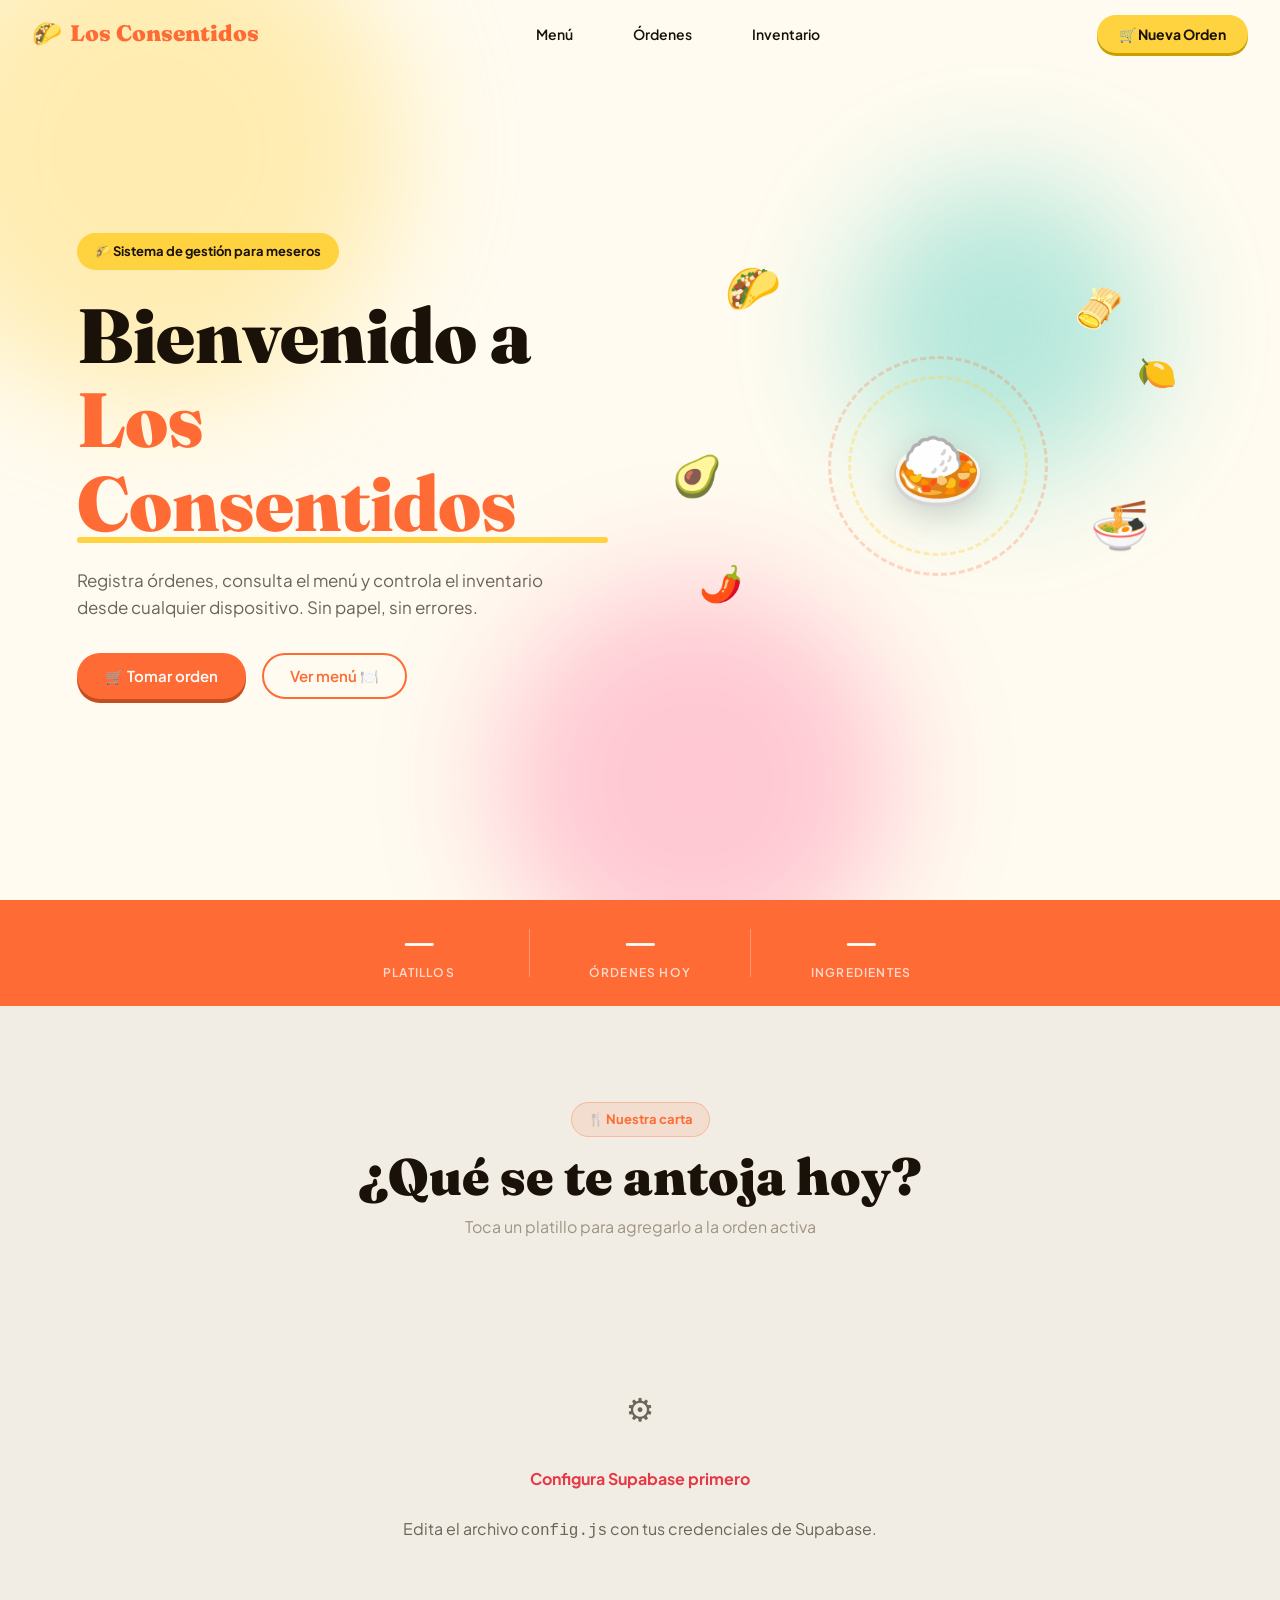
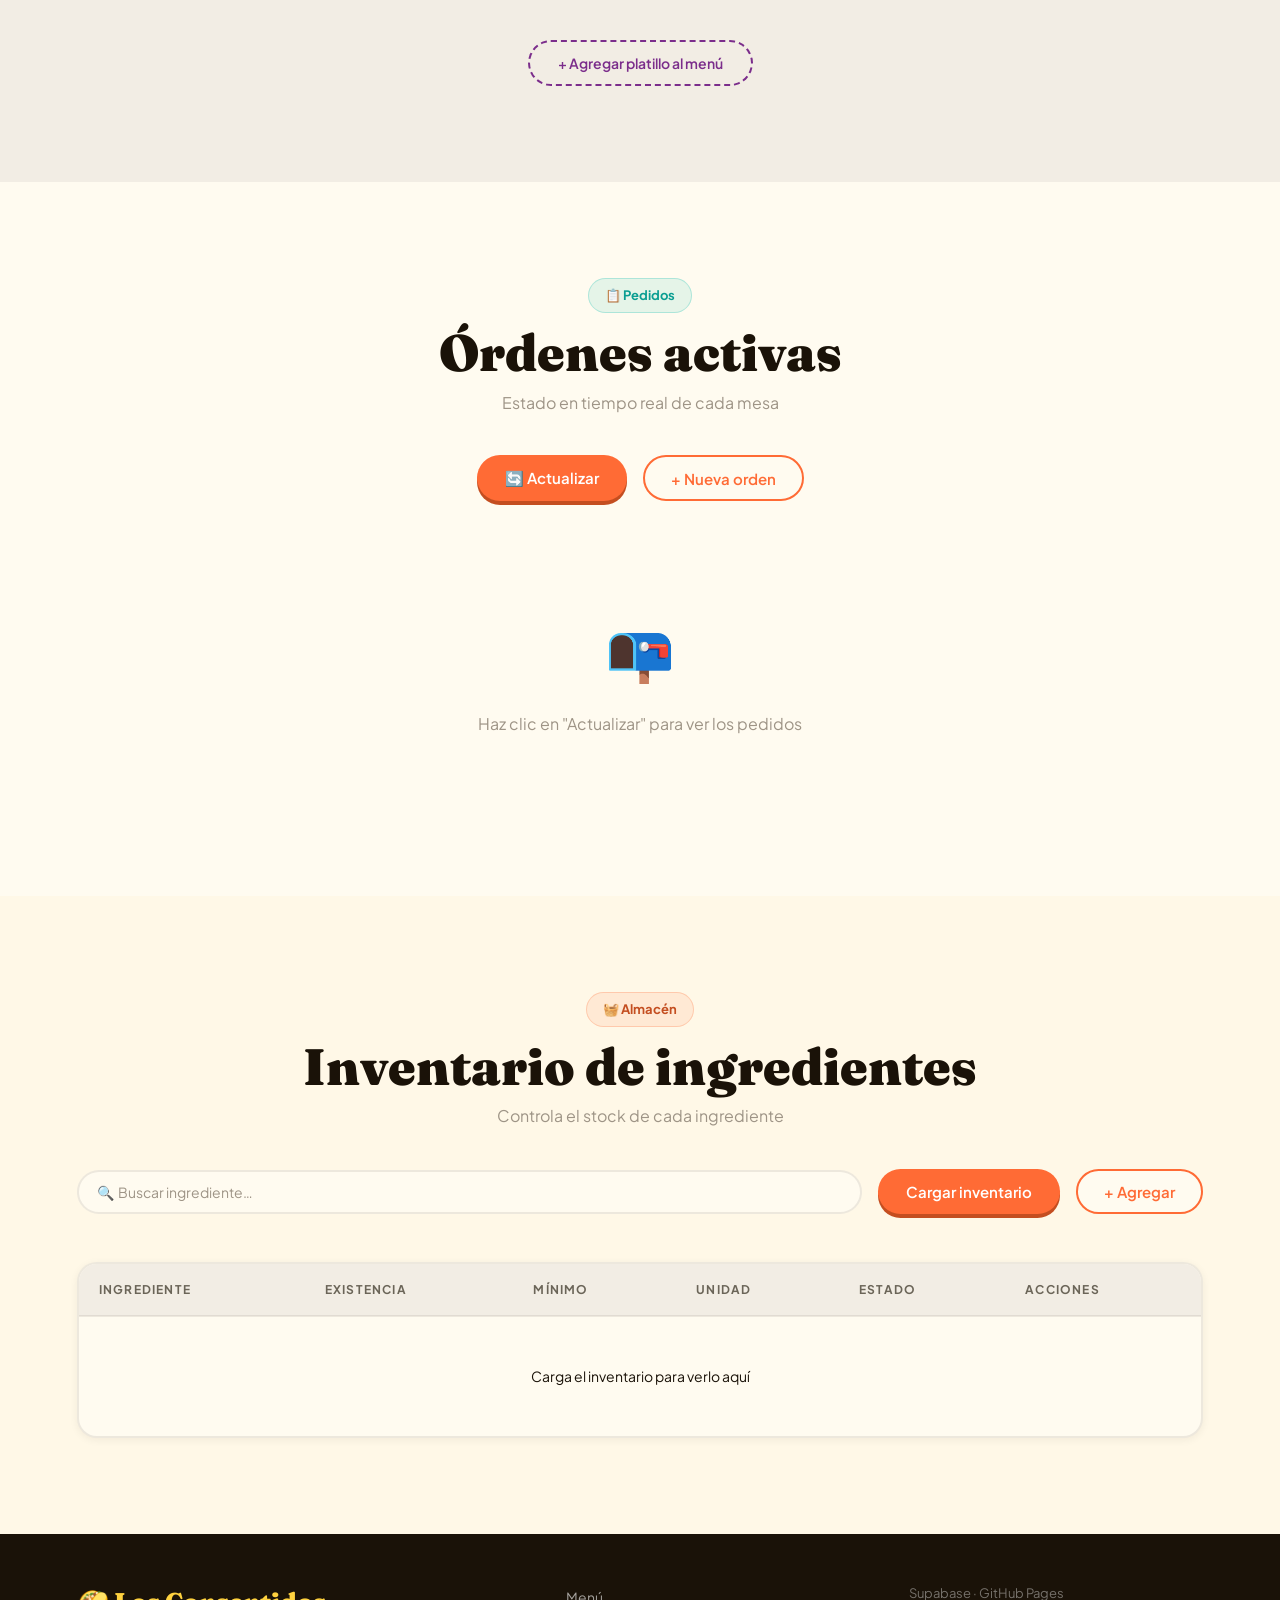
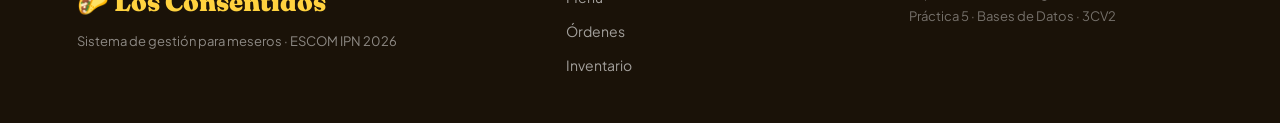
==== index.html @ d3c8518d "Add files via upload" ====
<!DOCTYPE html>
<html lang="es">
<head>
  <meta charset="UTF-8"/>
  <meta name="viewport" content="width=device-width, initial-scale=1.0"/>
  <title>Los Consentidos — Sistema de Meseros</title>
  <link rel="preconnect" href="https://fonts.googleapis.com">
  <link href="https://fonts.googleapis.com/css2?family=Fraunces:ital,wght@0,700;0,900;1,700&family=Plus+Jakarta+Sans:wght@400;500;600;700&display=swap" rel="stylesheet">
  <link rel="stylesheet" href="styles.css"/>
</head>
<body>

  <!-- ═══ NAVBAR ═══ -->
  <nav id="navbar">
    <div class="nav-inner">
      <a href="#inicio" class="nav-logo">
        <span class="logo-icon">🌮</span> Los Consentidos
      </a>
      <ul class="nav-links">
        <li><a href="#menu">Menú</a></li>
        <li><a href="#ordenes">Órdenes</a></li>
        <li><a href="#inventario">Inventario</a></li>
      </ul>
      <button class="nav-cta" onclick="openModal('modalOrden')">🛒 Nueva Orden</button>
    </div>
  </nav>

  <!-- ═══ HERO ═══ -->
  <section id="inicio" class="hero">
    <div class="hero-blobs">
      <div class="blob blob-1"></div>
      <div class="blob blob-2"></div>
      <div class="blob blob-3"></div>
    </div>
    <div class="hero-content">
      <div class="hero-tag">🌮 Sistema de gestión para meseros</div>
      <h1 class="hero-title">
        Bienvenido a<br/><span class="title-highlight">Los Consentidos</span>
      </h1>
      <p class="hero-desc">
        Registra órdenes, consulta el menú y controla el inventario desde cualquier dispositivo. Sin papel, sin errores.
      </p>
      <div class="hero-actions">
        <button class="btn-primary" onclick="openModal('modalOrden')">
          🛒 Tomar orden
        </button>
        <button class="btn-secondary" onclick="document.getElementById('menu').scrollIntoView({behavior:'smooth'})">
          Ver menú 🍽️
        </button>
      </div>
    </div>
    <div class="hero-visual">
      <div class="emoji-float e1">🌮</div>
      <div class="emoji-float e2">🫔</div>
      <div class="emoji-float e3">🌶️</div>
      <div class="emoji-float e4">🍜</div>
      <div class="emoji-float e5">🥑</div>
      <div class="emoji-float e6">🍋</div>
      <div class="big-plate">
        <div class="plate-ring r1"></div>
        <div class="plate-ring r2"></div>
        <div class="plate-center">🍛</div>
      </div>
    </div>
  </section>

  <!-- ═══ STATS ═══ -->
  <div class="stats-bar">
    <div class="stat-item">
      <span class="stat-num" id="statPlatillos">—</span>
      <span class="stat-label">Platillos</span>
    </div>
    <div class="stat-divider"></div>
    <div class="stat-item">
      <span class="stat-num" id="statOrdenes">—</span>
      <span class="stat-label">Órdenes hoy</span>
    </div>
    <div class="stat-divider"></div>
    <div class="stat-item">
      <span class="stat-num" id="statIngredientes">—</span>
      <span class="stat-label">Ingredientes</span>
    </div>
  </div>

  <!-- ═══ MENÚ ═══ -->
  <section id="menu" class="section-menu">
    <div class="section-header">
      <div class="section-pill">🍴 Nuestra carta</div>
      <h2>¿Qué se te antoja hoy?</h2>
      <p class="section-sub">Toca un platillo para agregarlo a la orden activa</p>
    </div>

    <div class="menu-filters" id="menuFilters"></div>

    <div class="menu-grid" id="menuGrid">
      <div class="menu-loading">
        <div class="spinner"></div>
        <p>Cargando el menú…</p>
      </div>
    </div>

    <div class="menu-add-wrap">
      <button class="btn-outline-color" onclick="openModal('modalPlatillo')">
        + Agregar platillo al menú
      </button>
    </div>
  </section>

  <!-- ═══ ÓRDENES ═══ -->
  <section id="ordenes" class="section-ordenes">
    <div class="section-header">
      <div class="section-pill teal">📋 Pedidos</div>
      <h2>Órdenes activas</h2>
      <p class="section-sub">Estado en tiempo real de cada mesa</p>
    </div>
    <div class="ordenes-controls">
      <button class="btn-primary" onclick="loadOrdenes()">🔄 Actualizar</button>
      <button class="btn-secondary" onclick="openModal('modalOrden')">+ Nueva orden</button>
    </div>
    <div class="ordenes-grid" id="ordenesGrid">
      <div class="empty-state">
        <span class="empty-icon">📭</span>
        <p>Haz clic en "Actualizar" para ver los pedidos</p>
      </div>
    </div>
  </section>

  <!-- ═══ INVENTARIO ═══ -->
  <section id="inventario" class="section-inventario">
    <div class="section-header">
      <div class="section-pill orange">🧺 Almacén</div>
      <h2>Inventario de ingredientes</h2>
      <p class="section-sub">Controla el stock de cada ingrediente</p>
    </div>
    <div class="inv-controls">
      <input type="text" id="invSearch" placeholder="🔍  Buscar ingrediente…" oninput="filterInventario(this.value)"/>
      <button class="btn-primary" onclick="loadInventario()">Cargar inventario</button>
      <button class="btn-secondary" onclick="openModal('modalIngrediente')">+ Agregar</button>
    </div>
    <div class="stock-alerts" id="stockAlerts"></div>
    <div class="inv-table-wrap">
      <table class="inv-table" id="invTable">
        <thead>
          <tr>
            <th>Ingrediente</th>
            <th>Existencia</th>
            <th>Mínimo</th>
            <th>Unidad</th>
            <th>Estado</th>
            <th>Acciones</th>
          </tr>
        </thead>
        <tbody id="invBody">
          <tr><td colspan="6" class="table-empty">Carga el inventario para verlo aquí</td></tr>
        </tbody>
      </table>
    </div>
  </section>

  <!-- ═══ FOOTER ═══ -->
  <footer class="footer">
    <div class="footer-inner">
      <div class="footer-brand">
        <span class="footer-logo">🌮 Los Consentidos</span>
        <p>Sistema de gestión para meseros · ESCOM IPN 2026</p>
      </div>
      <div class="footer-links">
        <a href="#menu">Menú</a>
        <a href="#ordenes">Órdenes</a>
        <a href="#inventario">Inventario</a>
      </div>
      <div class="footer-info">
        <p>Supabase · GitHub Pages</p>
        <p>Práctica 5 · Bases de Datos · 3CV2</p>
      </div>
    </div>
  </footer>

  <!-- ════════════════════════════════════════
       MODAL — NUEVA ORDEN (mejorado)
  ════════════════════════════════════════ -->
  <div class="modal-overlay" id="modalOrden" onclick="closeModalOutside(event,'modalOrden')">
    <div class="modal modal-lg">
      <button class="modal-close" onclick="closeModal('modalOrden')">✕</button>
      <div class="modal-icon">🛒</div>
      <h3 class="modal-title">Nueva orden</h3>

      <div class="orden-layout">
        <!-- Columna izquierda: datos y carrito -->
        <div class="orden-col-left">
          <div class="orden-meta">
            <div class="meta-field">
              <label>Mesa número</label>
              <input type="number" id="ord-mesa" placeholder="Ej. 3" min="1" max="20"/>
            </div>
            <div class="meta-field">
              <label>Número de empleado</label>
              <input type="number" id="ord-empleado" placeholder="Ej. 1" min="1"/>
            </div>
          </div>

          <div class="carrito-section">
            <div class="carrito-header">
              <span>🧾 Orden actual</span>
              <button class="btn-limpiar" onclick="limpiarCarrito()">Limpiar</button>
            </div>
            <div id="carritoItems" class="carrito-items">
              <p class="carrito-empty">Selecciona platillos del menú →</p>
            </div>
            <div class="carrito-total">
              <span>Total:</span>
              <span id="carritoTotal" class="total-monto">$0.00</span>
            </div>
          </div>
        </div>

        <!-- Columna derecha: lista de platillos para agregar -->
        <div class="orden-col-right">
          <div class="platillos-search-wrap">
            <input type="text" id="platSearch" placeholder="🔍 Buscar platillo…" oninput="filtrarPlatillosOrden(this.value)"/>
          </div>
          <div id="platillosOrdenList" class="platillos-orden-list">
            <p class="carrito-empty">Cargando platillos…</p>
          </div>
        </div>
      </div>

      <div class="modal-footer">
        <button class="btn-cancel" onclick="closeModal('modalOrden')">Cancelar</button>
        <button class="btn-confirm" onclick="crearOrden()">Enviar orden ✓</button>
      </div>
    </div>
  </div>

  <!-- MODAL — NUEVO PLATILLO -->
  <div class="modal-overlay" id="modalPlatillo" onclick="closeModalOutside(event,'modalPlatillo')">
    <div class="modal">
      <button class="modal-close" onclick="closeModal('modalPlatillo')">✕</button>
      <div class="modal-icon">🍽️</div>
      <h3 class="modal-title">Nuevo platillo</h3>
      <div class="modal-body">
        <label>Nombre del platillo</label>
        <input type="text" id="plat-nombre" placeholder="Ej. Tacos de canasta"/>
        <label>Categoría</label>
        <select id="plat-cat">
          <option value="" disabled selected>Cargando…</option>
        </select>
        <label>Precio (MXN)</label>
        <input type="number" id="plat-precio" placeholder="0.00" min="0" step="0.50"/>
      </div>
      <div class="modal-footer">
        <button class="btn-cancel" onclick="closeModal('modalPlatillo')">Cancelar</button>
        <button class="btn-confirm" onclick="crearPlatillo()">Guardar ✓</button>
      </div>
    </div>
  </div>

  <!-- MODAL — NUEVO INGREDIENTE -->
  <div class="modal-overlay" id="modalIngrediente" onclick="closeModalOutside(event,'modalIngrediente')">
    <div class="modal">
      <button class="modal-close" onclick="closeModal('modalIngrediente')">✕</button>
      <div class="modal-icon">🧺</div>
      <h3 class="modal-title">Agregar ingrediente</h3>
      <div class="modal-body">
        <label>Nombre</label>
        <input type="text" id="ing-nombre" placeholder="Ej. Tomate Bola"/>
        <label>Existencia inicial</label>
        <input type="number" id="ing-existencia" placeholder="0" min="0"/>
        <label>Cantidad mínima</label>
        <input type="number" id="ing-minimo" placeholder="0" min="0"/>
        <label>Unidad</label>
        <select id="ing-unidad">
          <option value="KG">KG — Kilogramos</option>
          <option value="PZ">PZ — Piezas</option>
          <option value="LTS">LTS — Litros</option>
        </select>
      </div>
      <div class="modal-footer">
        <button class="btn-cancel" onclick="closeModal('modalIngrediente')">Cancelar</button>
        <button class="btn-confirm" onclick="crearIngrediente()">Guardar ✓</button>
      </div>
    </div>
  </div>

  <div class="toast" id="toast"></div>

  <script src="config.js"></script>
  <script src="app.js"></script>
</body>
</html>
---- styles.css ----
/* ═══════════════════════════════════════════════════
   SABOR & FUEGO — Estilos principales
   Estética: Colorido / casual / vibrante / jovial
═══════════════════════════════════════════════════ */

:root {
  /* Paleta vibrante */
  --amarillo:  #FFD23F;
  --naranja:   #FF6B35;
  --rojo:      #E63946;
  --verde:     #2EC4B6;
  --verde2:    #06D6A0;
  --morado:    #7B2D8B;
  --rosa:      #FF6B9D;
  --azul:      #3A86FF;

  /* Neutros */
  --blanco:    #FFFBF0;
  --crema:     #FFF8E7;
  --gris-claro:#F2EDE4;
  --gris:      #6B6558;
  --gris-medio:#9E9486;
  --negro:     #1A1208;

  /* Funcionales */
  --bg:        #FFFBF0;
  --card-bg:   #FFFFFF;
  --border:    rgba(26,18,8,0.08);

  --font-display: 'Fraunces', Georgia, serif;
  --font-body:    'Plus Jakarta Sans', system-ui, sans-serif;

  --r-sm:  6px;
  --r-md: 12px;
  --r-lg: 20px;
  --r-xl: 28px;

  --shadow-sm: 0 2px 8px rgba(26,18,8,0.06);
  --shadow-md: 0 4px 20px rgba(26,18,8,0.10);
  --shadow-lg: 0 8px 40px rgba(26,18,8,0.14);
}

/* ─── RESET ─────────────────────────────────── */
*, *::before, *::after { box-sizing: border-box; margin: 0; padding: 0; }
html { scroll-behavior: smooth; font-size: 16px; }
body {
  background: var(--bg);
  color: var(--negro);
  font-family: var(--font-body);
  font-weight: 400;
  overflow-x: hidden;
  line-height: 1.6;
}
a { color: inherit; text-decoration: none; }
ul { list-style: none; }
h1, h2, h3 {
  font-family: var(--font-display);
  line-height: 1.1;
  font-weight: 900;
}
h1 { font-size: clamp(2.6rem, 6vw, 5rem); }
h2 { font-size: clamp(2rem, 4vw, 3.2rem); }

/* ─── SCROLLBAR ─────────────────────────────── */
::-webkit-scrollbar { width: 6px; }
::-webkit-scrollbar-track { background: var(--crema); }
::-webkit-scrollbar-thumb { background: var(--naranja); border-radius: 3px; }

/* ─── BOTONES ───────────────────────────────── */
.btn-primary {
  background: var(--naranja);
  color: #fff;
  border: none;
  padding: 13px 28px;
  font-family: var(--font-body);
  font-size: 15px;
  font-weight: 600;
  border-radius: var(--r-xl);
  box-shadow: 0 4px 0 #c44e20;
  transition: transform 0.15s, box-shadow 0.15s;
  cursor: pointer;
}
.btn-primary:hover  { transform: translateY(-2px); box-shadow: 0 6px 0 #c44e20; }
.btn-primary:active { transform: translateY(2px);  box-shadow: 0 2px 0 #c44e20; }

.btn-secondary {
  background: var(--blanco);
  color: var(--naranja);
  border: 2px solid var(--naranja);
  padding: 11px 26px;
  font-family: var(--font-body);
  font-size: 15px;
  font-weight: 600;
  border-radius: var(--r-xl);
  transition: background 0.2s, color 0.2s;
  cursor: pointer;
}
.btn-secondary:hover { background: var(--naranja); color: #fff; }

.btn-outline-color {
  background: transparent;
  color: var(--morado);
  border: 2px dashed var(--morado);
  padding: 12px 28px;
  font-family: var(--font-body);
  font-size: 14px;
  font-weight: 600;
  border-radius: var(--r-xl);
  transition: background 0.2s, color 0.2s;
  cursor: pointer;
}
.btn-outline-color:hover { background: var(--morado); color: #fff; }

/* ─── NAV ───────────────────────────────────── */
#navbar {
  position: fixed;
  top: 0; left: 0; right: 0;
  z-index: 500;
  padding: 0 2rem;
  height: 68px;
  display: flex;
  align-items: center;
  transition: background 0.3s, box-shadow 0.3s;
}
#navbar.scrolled {
  background: var(--blanco);
  box-shadow: var(--shadow-md);
}
.nav-inner {
  width: 100%;
  display: flex;
  align-items: center;
  justify-content: space-between;
}
.nav-logo {
  font-family: var(--font-display);
  font-size: 1.4rem;
  font-weight: 900;
  color: var(--naranja);
  display: flex;
  align-items: center;
  gap: 8px;
}
.logo-icon { font-size: 1.5rem; }
.nav-links {
  display: flex;
  gap: 2rem;
}
.nav-links a {
  font-size: 14px;
  font-weight: 600;
  color: var(--negro);
  padding: 6px 14px;
  border-radius: var(--r-md);
  transition: background 0.2s, color 0.2s;
}
.nav-links a:hover { background: var(--gris-claro); }
.nav-cta {
  background: var(--amarillo);
  color: var(--negro);
  border: none;
  padding: 10px 22px;
  font-family: var(--font-body);
  font-size: 14px;
  font-weight: 700;
  border-radius: var(--r-xl);
  box-shadow: 0 3px 0 #c9a000;
  transition: transform 0.15s, box-shadow 0.15s;
  cursor: pointer;
}
.nav-cta:hover  { transform: translateY(-1px); box-shadow: 0 4px 0 #c9a000; }
.nav-cta:active { transform: translateY(1px);  box-shadow: 0 2px 0 #c9a000; }

/* ─── HERO ──────────────────────────────────── */
.hero {
  min-height: 100vh;
  display: grid;
  grid-template-columns: 1fr 1fr;
  align-items: center;
  padding: 6rem 6vw 4rem;
  gap: 4rem;
  position: relative;
  overflow: hidden;
}
.hero-blobs {
  position: absolute;
  inset: 0;
  pointer-events: none;
  z-index: 0;
}
.blob {
  position: absolute;
  border-radius: 50%;
  filter: blur(60px);
  opacity: 0.35;
}
.blob-1 {
  width: 500px; height: 500px;
  background: var(--amarillo);
  top: -100px; left: -100px;
}
.blob-2 {
  width: 400px; height: 400px;
  background: var(--rosa);
  bottom: -80px; right: 30%;
}
.blob-3 {
  width: 300px; height: 300px;
  background: var(--verde);
  top: 20%; right: 10%;
}
.hero-content { position: relative; z-index: 1; }
.hero-tag {
  display: inline-block;
  background: var(--amarillo);
  color: var(--negro);
  font-size: 13px;
  font-weight: 700;
  padding: 8px 18px;
  border-radius: var(--r-xl);
  margin-bottom: 1.5rem;
}
.hero-title {
  margin-bottom: 1.25rem;
  color: var(--negro);
}
.title-highlight {
  color: var(--naranja);
  position: relative;
  display: inline-block;
}
.title-highlight::after {
  content: '';
  position: absolute;
  bottom: 4px; left: 0; right: 0;
  height: 6px;
  background: var(--amarillo);
  z-index: -1;
  border-radius: 3px;
}
.hero-desc {
  font-size: 17px;
  color: var(--gris);
  margin-bottom: 2rem;
  max-width: 480px;
}
.hero-actions { display: flex; gap: 1rem; flex-wrap: wrap; }

/* Emojis flotantes */
.hero-visual {
  position: relative;
  z-index: 1;
  display: flex;
  align-items: center;
  justify-content: center;
  height: 480px;
}
.emoji-float {
  position: absolute;
  font-size: 2.5rem;
  animation: floatBounce 3s ease-in-out infinite;
  user-select: none;
}
.e1 { top: 5%;  left: 10%; animation-delay: 0s;    font-size: 2.8rem; }
.e2 { top: 10%; right: 15%; animation-delay: 0.5s; }
.e3 { bottom: 20%; left: 5%;  animation-delay: 1s;  font-size: 2.2rem; }
.e4 { bottom: 30%; right: 10%; animation-delay: 1.5s; font-size: 3rem; }
.e5 { top: 45%; left: 0%;  animation-delay: 0.8s; }
.e6 { top: 25%; right: 5%; animation-delay: 0.3s; font-size: 2rem; }

@keyframes floatBounce {
  0%, 100% { transform: translateY(0) rotate(-5deg); }
  50%       { transform: translateY(-14px) rotate(5deg); }
}

.big-plate {
  position: relative;
  width: 220px; height: 220px;
  display: flex; align-items: center; justify-content: center;
}
.plate-ring {
  position: absolute;
  border-radius: 50%;
  border: 3px dashed;
  animation: spin 20s linear infinite;
}
.r1 {
  inset: 0;
  border-color: rgba(255,107,53,0.25);
}
.r2 {
  inset: 20px;
  border-color: rgba(255,210,63,0.35);
  animation-direction: reverse;
  animation-duration: 15s;
}
.plate-center {
  font-size: 5rem;
  z-index: 1;
  filter: drop-shadow(0 8px 16px rgba(0,0,0,0.15));
  animation: plateBounce 4s ease-in-out infinite;
}
@keyframes plateBounce {
  0%, 100% { transform: scale(1); }
  50%       { transform: scale(1.08) rotate(3deg); }
}
@keyframes spin { to { transform: rotate(360deg); } }

/* ─── STATS BAR ─────────────────────────────── */
.stats-bar {
  background: var(--naranja);
  display: flex;
  align-items: center;
  justify-content: center;
  padding: 1.5rem 2rem;
  gap: 0;
}
.stat-item {
  display: flex;
  flex-direction: column;
  align-items: center;
  flex: 1;
  max-width: 220px;
}
.stat-num {
  font-family: var(--font-display);
  font-size: 2.2rem;
  font-weight: 900;
  color: #fff;
  line-height: 1;
}
.stat-label {
  font-size: 12px;
  font-weight: 600;
  color: rgba(255,255,255,0.75);
  text-transform: uppercase;
  letter-spacing: 0.1em;
  margin-top: 4px;
}
.stat-divider {
  width: 1px;
  height: 48px;
  background: rgba(255,255,255,0.3);
  flex-shrink: 0;
}

/* ─── SECCIÓN GENÉRICA ──────────────────────── */
.section-header {
  text-align: center;
  margin-bottom: 2.5rem;
}
.section-pill {
  display: inline-block;
  background: rgba(255,107,53,0.12);
  color: var(--naranja);
  font-size: 13px;
  font-weight: 700;
  padding: 6px 16px;
  border-radius: var(--r-xl);
  margin-bottom: 0.75rem;
  border: 1.5px solid rgba(255,107,53,0.3);
}
.section-pill.teal {
  background: rgba(46,196,182,0.12);
  color: #0a9e92;
  border-color: rgba(46,196,182,0.3);
}
.section-pill.orange {
  background: rgba(255,107,53,0.10);
  color: #c44e20;
  border-color: rgba(255,107,53,0.25);
}
.section-sub {
  font-size: 16px;
  color: var(--gris-medio);
  margin-top: 0.5rem;
}

/* ─── MENÚ ──────────────────────────────────── */
.section-menu {
  padding: 6rem 6vw;
  background: var(--gris-claro);
}
.menu-filters {
  display: flex;
  justify-content: center;
  gap: 0.5rem;
  margin-bottom: 2.5rem;
  flex-wrap: wrap;
}
.filter-btn {
  background: var(--blanco);
  border: 2px solid transparent;
  color: var(--gris);
  padding: 8px 18px;
  font-family: var(--font-body);
  font-size: 14px;
  font-weight: 600;
  border-radius: var(--r-xl);
  box-shadow: var(--shadow-sm);
  transition: all 0.2s;
  cursor: pointer;
}
.filter-btn:hover { border-color: var(--naranja); color: var(--naranja); }
.filter-btn.active {
  background: var(--naranja);
  color: #fff;
  border-color: var(--naranja);
  box-shadow: 0 4px 0 #c44e20;
}
.menu-grid {
  display: grid;
  grid-template-columns: repeat(auto-fill, minmax(280px, 1fr));
  gap: 1.25rem;
}
.menu-card {
  background: var(--card-bg);
  border-radius: var(--r-lg);
  padding: 1.5rem;
  box-shadow: var(--shadow-sm);
  border: 2px solid transparent;
  transition: transform 0.2s, box-shadow 0.2s, border-color 0.2s;
  position: relative;
  overflow: hidden;
}
.menu-card:hover {
  transform: translateY(-4px);
  box-shadow: var(--shadow-lg);
  border-color: var(--amarillo);
}
.menu-card-emoji {
  font-size: 2.8rem;
  margin-bottom: 0.75rem;
  display: block;
}
.menu-card-cat {
  display: inline-block;
  font-size: 11px;
  font-weight: 700;
  text-transform: uppercase;
  letter-spacing: 0.1em;
  padding: 3px 10px;
  border-radius: 20px;
  margin-bottom: 0.6rem;
}
.cat-entrada   { background: rgba(46,196,182,0.15); color: #0a9e92; }
.cat-principal { background: rgba(255,107,53,0.12); color: var(--naranja); }
.cat-postre    { background: rgba(255,107,157,0.15); color: #c44e7b; }
.cat-bebida    { background: rgba(58,134,255,0.12); color: #1a5fcc; }
.cat-otro      { background: var(--gris-claro); color: var(--gris); }

.menu-card h3 {
  font-size: 1.25rem;
  color: var(--negro);
  margin-bottom: 0.4rem;
}
.menu-card p {
  font-size: 13px;
  color: var(--gris-medio);
  margin-bottom: 1rem;
  line-height: 1.5;
}
.menu-card-footer {
  display: flex;
  align-items: center;
  justify-content: space-between;
}
.menu-price {
  font-family: var(--font-display);
  font-size: 1.6rem;
  font-weight: 900;
  color: var(--naranja);
}
.menu-freq-badge {
  background: rgba(255,210,63,0.25);
  color: #8a6500;
  font-size: 11px;
  font-weight: 700;
  padding: 3px 10px;
  border-radius: 20px;
}
.menu-loading {
  grid-column: 1 / -1;
  display: flex;
  flex-direction: column;
  align-items: center;
  gap: 1rem;
  padding: 5rem;
  color: var(--gris);
}
.spinner {
  width: 32px; height: 32px;
  border: 3px solid var(--gris-claro);
  border-top-color: var(--naranja);
  border-radius: 50%;
  animation: spin 0.8s linear infinite;
}
.menu-add-wrap {
  text-align: center;
  margin-top: 2rem;
}

/* ─── ÓRDENES ───────────────────────────────── */
.section-ordenes {
  padding: 6rem 6vw;
  background: var(--blanco);
}
.ordenes-controls {
  display: flex;
  gap: 1rem;
  justify-content: center;
  margin-bottom: 2.5rem;
  flex-wrap: wrap;
}
.ordenes-grid {
  display: grid;
  grid-template-columns: repeat(auto-fill, minmax(300px, 1fr));
  gap: 1rem;
}
.empty-state {
  grid-column: 1 / -1;
  text-align: center;
  padding: 4rem;
  color: var(--gris-medio);
}
.empty-icon { font-size: 3.5rem; display: block; margin-bottom: 1rem; }
.orden-card {
  background: var(--card-bg);
  border-radius: var(--r-lg);
  padding: 1.25rem 1.5rem;
  box-shadow: var(--shadow-sm);
  border-left: 4px solid var(--verde);
  transition: transform 0.2s;
}
.orden-card:hover { transform: translateY(-2px); }
.orden-card.cerrada { border-left-color: var(--gris-claro); opacity: 0.7; }
.orden-header {
  display: flex;
  align-items: center;
  justify-content: space-between;
  margin-bottom: 0.75rem;
}
.orden-mesa-num {
  font-family: var(--font-display);
  font-size: 1.3rem;
  font-weight: 900;
  color: var(--negro);
}
.badge {
  font-size: 11px;
  font-weight: 700;
  padding: 4px 12px;
  border-radius: 20px;
  text-transform: uppercase;
  letter-spacing: 0.06em;
}
.badge-activa  { background: rgba(6,214,160,0.15); color: #07a878; }
.badge-cerrada { background: var(--gris-claro); color: var(--gris); }
.orden-total {
  font-family: var(--font-display);
  font-size: 1.5rem;
  font-weight: 900;
  color: var(--naranja);
}
.orden-fecha {
  font-size: 12px;
  color: var(--gris-medio);
  margin-top: 4px;
}

/* ─── INVENTARIO ────────────────────────────── */
.section-inventario {
  padding: 6rem 6vw;
  background: var(--crema);
}
.inv-controls {
  display: flex;
  gap: 1rem;
  margin-bottom: 1.5rem;
  flex-wrap: wrap;
  align-items: center;
}
.inv-controls input {
  flex: 1;
  min-width: 200px;
  background: var(--blanco);
  border: 2px solid var(--border);
  border-radius: var(--r-xl);
  padding: 11px 18px;
  font-family: var(--font-body);
  font-size: 14px;
  color: var(--negro);
  outline: none;
  transition: border-color 0.2s;
}
.inv-controls input:focus { border-color: var(--naranja); }
.inv-controls input::placeholder { color: var(--gris-medio); }

/* Alertas de stock bajo */
.stock-alerts {
  display: flex;
  gap: 0.75rem;
  flex-wrap: wrap;
  margin-bottom: 1.5rem;
}
.alert-card {
  background: #fff3cd;
  border: 1.5px solid #ffb300;
  border-radius: var(--r-md);
  padding: 8px 14px;
  font-size: 13px;
  font-weight: 600;
  color: #7a5000;
  display: flex;
  align-items: center;
  gap: 6px;
}
.alert-card.danger {
  background: #ffe0e0;
  border-color: var(--rojo);
  color: #7a1515;
}

.inv-table-wrap {
  overflow-x: auto;
  background: var(--blanco);
  border-radius: var(--r-lg);
  box-shadow: var(--shadow-sm);
  border: 2px solid var(--border);
}
.inv-table { width: 100%; border-collapse: collapse; }
.inv-table thead tr { background: var(--gris-claro); }
.inv-table th {
  padding: 1rem 1.25rem;
  text-align: left;
  font-size: 12px;
  font-weight: 700;
  text-transform: uppercase;
  letter-spacing: 0.1em;
  color: var(--gris);
  border-bottom: 2px solid var(--border);
}
.inv-table td {
  padding: 0.85rem 1.25rem;
  font-size: 14px;
  color: var(--negro);
  border-bottom: 1px solid var(--border);
}
.inv-table tr:last-child td { border-bottom: none; }
.inv-table tbody tr:hover td { background: var(--crema); }
.table-empty {
  text-align: center;
  color: var(--gris-medio);
  padding: 3rem !important;
  font-size: 14px;
}
.stock-pill {
  display: inline-block;
  padding: 3px 12px;
  border-radius: 20px;
  font-size: 12px;
  font-weight: 700;
}
.stock-pill.ok    { background: rgba(6,214,160,0.15); color: #07a878; }
.stock-pill.low   { background: #fff3cd; color: #7a5000; }
.stock-pill.empty { background: rgba(230,57,70,0.12); color: var(--rojo); }

.action-btn {
  background: var(--blanco);
  border: 1.5px solid var(--border);
  color: var(--gris);
  padding: 5px 12px;
  font-family: var(--font-body);
  font-size: 12px;
  font-weight: 600;
  border-radius: var(--r-md);
  cursor: pointer;
  margin-right: 4px;
  transition: all 0.15s;
}
.action-btn:hover     { border-color: var(--azul); color: var(--azul); }
.action-btn.del:hover { border-color: var(--rojo); color: var(--rojo); }

/* ─── FOOTER ────────────────────────────────── */
.footer {
  background: var(--negro);
  padding: 3rem 6vw;
}
.footer-inner {
  display: grid;
  grid-template-columns: 1.5fr 1fr 1fr;
  gap: 3rem;
  align-items: start;
}
.footer-logo {
  font-family: var(--font-display);
  font-size: 1.6rem;
  font-weight: 900;
  color: var(--amarillo);
  display: block;
  margin-bottom: 0.5rem;
}
.footer-brand p { font-size: 13px; color: rgba(255,255,255,0.5); }
.footer-links {
  display: flex;
  flex-direction: column;
  gap: 0.75rem;
  padding-top: 0.25rem;
}
.footer-links a {
  font-size: 14px;
  color: rgba(255,255,255,0.6);
  transition: color 0.2s;
}
.footer-links a:hover { color: var(--amarillo); }
.footer-info p { font-size: 13px; color: rgba(255,255,255,0.4); line-height: 1.8; }

/* ─── MODALES ───────────────────────────────── */
.modal-overlay {
  position: fixed;
  inset: 0;
  background: rgba(26,18,8,0.6);
  backdrop-filter: blur(6px);
  z-index: 1000;
  display: none;
  align-items: center;
  justify-content: center;
  padding: 1rem;
}
.modal-overlay.open { display: flex; }
.modal {
  background: var(--blanco);
  border-radius: var(--r-xl);
  width: 100%;
  max-width: 460px;
  padding: 2rem;
  position: relative;
  box-shadow: var(--shadow-lg);
  animation: modalIn 0.25s ease;
}
@keyframes modalIn {
  from { opacity: 0; transform: scale(0.96) translateY(10px); }
  to   { opacity: 1; transform: scale(1) translateY(0); }
}
.modal-close {
  position: absolute;
  top: 1.25rem; right: 1.25rem;
  background: var(--gris-claro);
  border: none;
  color: var(--gris);
  width: 30px; height: 30px;
  border-radius: 50%;
  font-size: 14px;
  cursor: pointer;
  transition: background 0.2s;
}
.modal-close:hover { background: #ddd; }
.modal-icon {
  font-size: 2.5rem;
  margin-bottom: 0.5rem;
}
.modal-title {
  font-size: 1.6rem;
  color: var(--negro);
  margin-bottom: 1.5rem;
}
.modal-body {
  display: flex;
  flex-direction: column;
  gap: 0.4rem;
  margin-bottom: 1.5rem;
}
.modal-body label {
  font-size: 12px;
  font-weight: 700;
  text-transform: uppercase;
  letter-spacing: 0.08em;
  color: var(--gris);
  margin-top: 0.75rem;
}
.modal-body label:first-child { margin-top: 0; }
.label-hint {
  font-size: 11px;
  font-weight: 400;
  text-transform: none;
  color: var(--gris-medio);
}
.modal-body input,
.modal-body select {
  background: var(--gris-claro);
  border: 2px solid transparent;
  border-radius: var(--r-md);
  padding: 10px 14px;
  color: var(--negro);
  font-family: var(--font-body);
  font-size: 14px;
  outline: none;
  transition: border-color 0.2s;
  width: 100%;
}
.modal-body input:focus,
.modal-body select:focus { border-color: var(--naranja); background: #fff; }
.modal-body input::placeholder { color: var(--gris-medio); }
.multi-select { height: 120px; padding: 6px !important; }
.multi-select option { padding: 6px 4px; border-radius: 4px; cursor: pointer; }
.modal-footer {
  display: flex;
  justify-content: flex-end;
  gap: 0.75rem;
}
.btn-cancel {
  background: var(--gris-claro);
  border: none;
  color: var(--gris);
  padding: 10px 20px;
  font-family: var(--font-body);
  font-size: 14px;
  font-weight: 600;
  border-radius: var(--r-xl);
  cursor: pointer;
  transition: background 0.2s;
}
.btn-cancel:hover { background: #ddd; }
.btn-confirm {
  background: var(--naranja);
  border: none;
  color: #fff;
  padding: 10px 22px;
  font-family: var(--font-body);
  font-size: 14px;
  font-weight: 600;
  border-radius: var(--r-xl);
  box-shadow: 0 3px 0 #c44e20;
  cursor: pointer;
  transition: transform 0.15s, box-shadow 0.15s;
}
.btn-confirm:hover  { transform: translateY(-1px); box-shadow: 0 4px 0 #c44e20; }
.btn-confirm:active { transform: translateY(1px); box-shadow: 0 2px 0 #c44e20; }

/* ─── TOAST ─────────────────────────────────── */
.toast {
  position: fixed;
  bottom: 2rem; right: 2rem;
  background: var(--negro);
  color: #fff;
  padding: 13px 20px;
  border-radius: var(--r-lg);
  font-size: 14px;
  font-weight: 500;
  z-index: 2000;
  box-shadow: var(--shadow-lg);
  transform: translateY(20px);
  opacity: 0;
  transition: all 0.3s ease;
  max-width: 320px;
  pointer-events: none;
  border-left: 4px solid var(--naranja);
}
.toast.show { transform: translateY(0); opacity: 1; }
.toast.success { border-left-color: var(--verde2); }
.toast.error   { border-left-color: var(--rojo); }

/* ─── RESPONSIVE ────────────────────────────── */
@media (max-width: 900px) {
  .hero { grid-template-columns: 1fr; text-align: center; }
  .hero-desc { margin: 0 auto 2rem; }
  .hero-actions { justify-content: center; }
  .hero-visual { height: 300px; }
  .footer-inner { grid-template-columns: 1fr 1fr; }
}
@media (max-width: 600px) {
  #navbar { padding: 0 1rem; }
  .nav-links { display: none; }
  .section-menu, .section-ordenes, .section-inventario { padding: 4rem 5vw; }
  .stats-bar { flex-direction: column; gap: 1rem; padding: 2rem; }
  .stat-divider { display: none; }
  .footer-inner { grid-template-columns: 1fr; }
}

/* ─── MODAL GRANDE (ORDEN) ──────────────────── */
.modal-lg {
  max-width: 820px !important;
  width: 95vw;
}

.orden-layout {
  display: grid;
  grid-template-columns: 1fr 1fr;
  gap: 1.25rem;
  margin-bottom: 1.5rem;
}

.orden-meta {
  display: grid;
  grid-template-columns: 1fr 1fr;
  gap: 0.75rem;
  margin-bottom: 1rem;
}
.meta-field label {
  display: block;
  font-size: 11px;
  font-weight: 700;
  text-transform: uppercase;
  letter-spacing: 0.08em;
  color: var(--gris);
  margin-bottom: 4px;
}
.meta-field input {
  background: var(--gris-claro);
  border: 2px solid transparent;
  border-radius: var(--r-md);
  padding: 9px 12px;
  color: var(--negro);
  font-family: var(--font-body);
  font-size: 14px;
  width: 100%;
  outline: none;
  transition: border-color 0.2s;
}
.meta-field input:focus { border-color: var(--naranja); background:#fff; }

.carrito-section {
  background: var(--gris-claro);
  border-radius: var(--r-lg);
  padding: 1rem;
  flex: 1;
}
.carrito-header {
  display: flex;
  justify-content: space-between;
  align-items: center;
  font-size: 13px;
  font-weight: 700;
  color: var(--gris);
  margin-bottom: 0.75rem;
}
.btn-limpiar {
  background: none;
  border: 1.5px solid var(--rojo);
  color: var(--rojo);
  font-size: 11px;
  font-weight: 700;
  padding: 3px 10px;
  border-radius: 20px;
  cursor: pointer;
  transition: background 0.2s, color 0.2s;
}
.btn-limpiar:hover { background: var(--rojo); color: #fff; }

.carrito-items {
  max-height: 260px;
  overflow-y: auto;
  display: flex;
  flex-direction: column;
  gap: 0.5rem;
}
.carrito-empty {
  font-size: 13px;
  color: var(--gris-medio);
  text-align: center;
  padding: 2rem 0;
}
.carrito-item {
  background: var(--blanco);
  border-radius: var(--r-md);
  padding: 8px 12px;
  display: flex;
  align-items: center;
  gap: 0.5rem;
}
.ci-info {
  flex: 1;
  display: flex;
  flex-direction: column;
}
.ci-nombre { font-size: 13px; font-weight: 600; color: var(--negro); }
.ci-precio { font-size: 11px; color: var(--gris-medio); }
.ci-controls {
  display: flex;
  align-items: center;
  gap: 6px;
}
.ci-btn {
  background: var(--gris-claro);
  border: none;
  width: 24px; height: 24px;
  border-radius: 50%;
  font-size: 14px;
  font-weight: 700;
  cursor: pointer;
  line-height: 1;
  transition: background 0.2s;
}
.ci-btn:hover { background: var(--naranja); color: #fff; }
.ci-cant { font-size: 14px; font-weight: 700; min-width: 20px; text-align: center; }
.ci-sub {
  font-size: 13px;
  font-weight: 700;
  color: var(--naranja);
  min-width: 60px;
  text-align: right;
}
.carrito-total {
  display: flex;
  justify-content: space-between;
  align-items: center;
  padding-top: 0.75rem;
  margin-top: 0.75rem;
  border-top: 2px solid var(--border);
  font-size: 14px;
  font-weight: 700;
  color: var(--negro);
}
.total-monto {
  font-family: var(--font-display);
  font-size: 1.4rem;
  color: var(--naranja);
}

/* Columna derecha: lista de platillos */
.orden-col-right {
  display: flex;
  flex-direction: column;
  gap: 0.75rem;
}
.platillos-search-wrap input {
  background: var(--gris-claro);
  border: 2px solid transparent;
  border-radius: var(--r-xl);
  padding: 9px 14px;
  font-family: var(--font-body);
  font-size: 13px;
  width: 100%;
  outline: none;
  transition: border-color 0.2s;
}
.platillos-search-wrap input:focus { border-color: var(--naranja); background: #fff; }
.platillos-orden-list {
  max-height: 340px;
  overflow-y: auto;
  display: flex;
  flex-direction: column;
  gap: 4px;
  background: var(--gris-claro);
  border-radius: var(--r-lg);
  padding: 8px;
}
.plat-orden-item {
  display: flex;
  align-items: center;
  justify-content: space-between;
  background: var(--blanco);
  border-radius: var(--r-md);
  padding: 10px 12px;
  cursor: pointer;
  transition: background 0.15s, transform 0.1s;
  border: 2px solid transparent;
}
.plat-orden-item:hover { background: var(--crema); border-color: var(--amarillo); transform: scale(1.01); }
.poi-info { display: flex; flex-direction: column; gap: 2px; }
.poi-nombre { font-size: 13px; font-weight: 600; color: var(--negro); }
.poi-cat { font-size: 11px; color: var(--gris-medio); }
.poi-right { display: flex; align-items: center; gap: 8px; }
.poi-precio { font-size: 13px; font-weight: 700; color: var(--naranja); }
.poi-add {
  background: var(--naranja);
  color: #fff;
  width: 22px; height: 22px;
  border-radius: 50%;
  display: flex;
  align-items: center;
  justify-content: center;
  font-size: 16px;
  font-weight: 700;
  line-height: 1;
}

/* Tarjeta de orden — estado servida */
.orden-card.servida { border-left-color: var(--gris-claro); opacity: 0.65; }

/* Hint en las cards del menú */
.menu-add-hint {
  font-size: 11px;
  color: var(--gris-medio);
  font-style: italic;
}
.menu-card { cursor: pointer; }

/* ─── RESPONSIVE MODAL ORDEN ────────────────── */
@media (max-width: 680px) {
  .orden-layout { grid-template-columns: 1fr; }
  .orden-meta { grid-template-columns: 1fr 1fr; }
  .platillos-orden-list { max-height: 200px; }
  .carrito-items { max-height: 160px; }
}
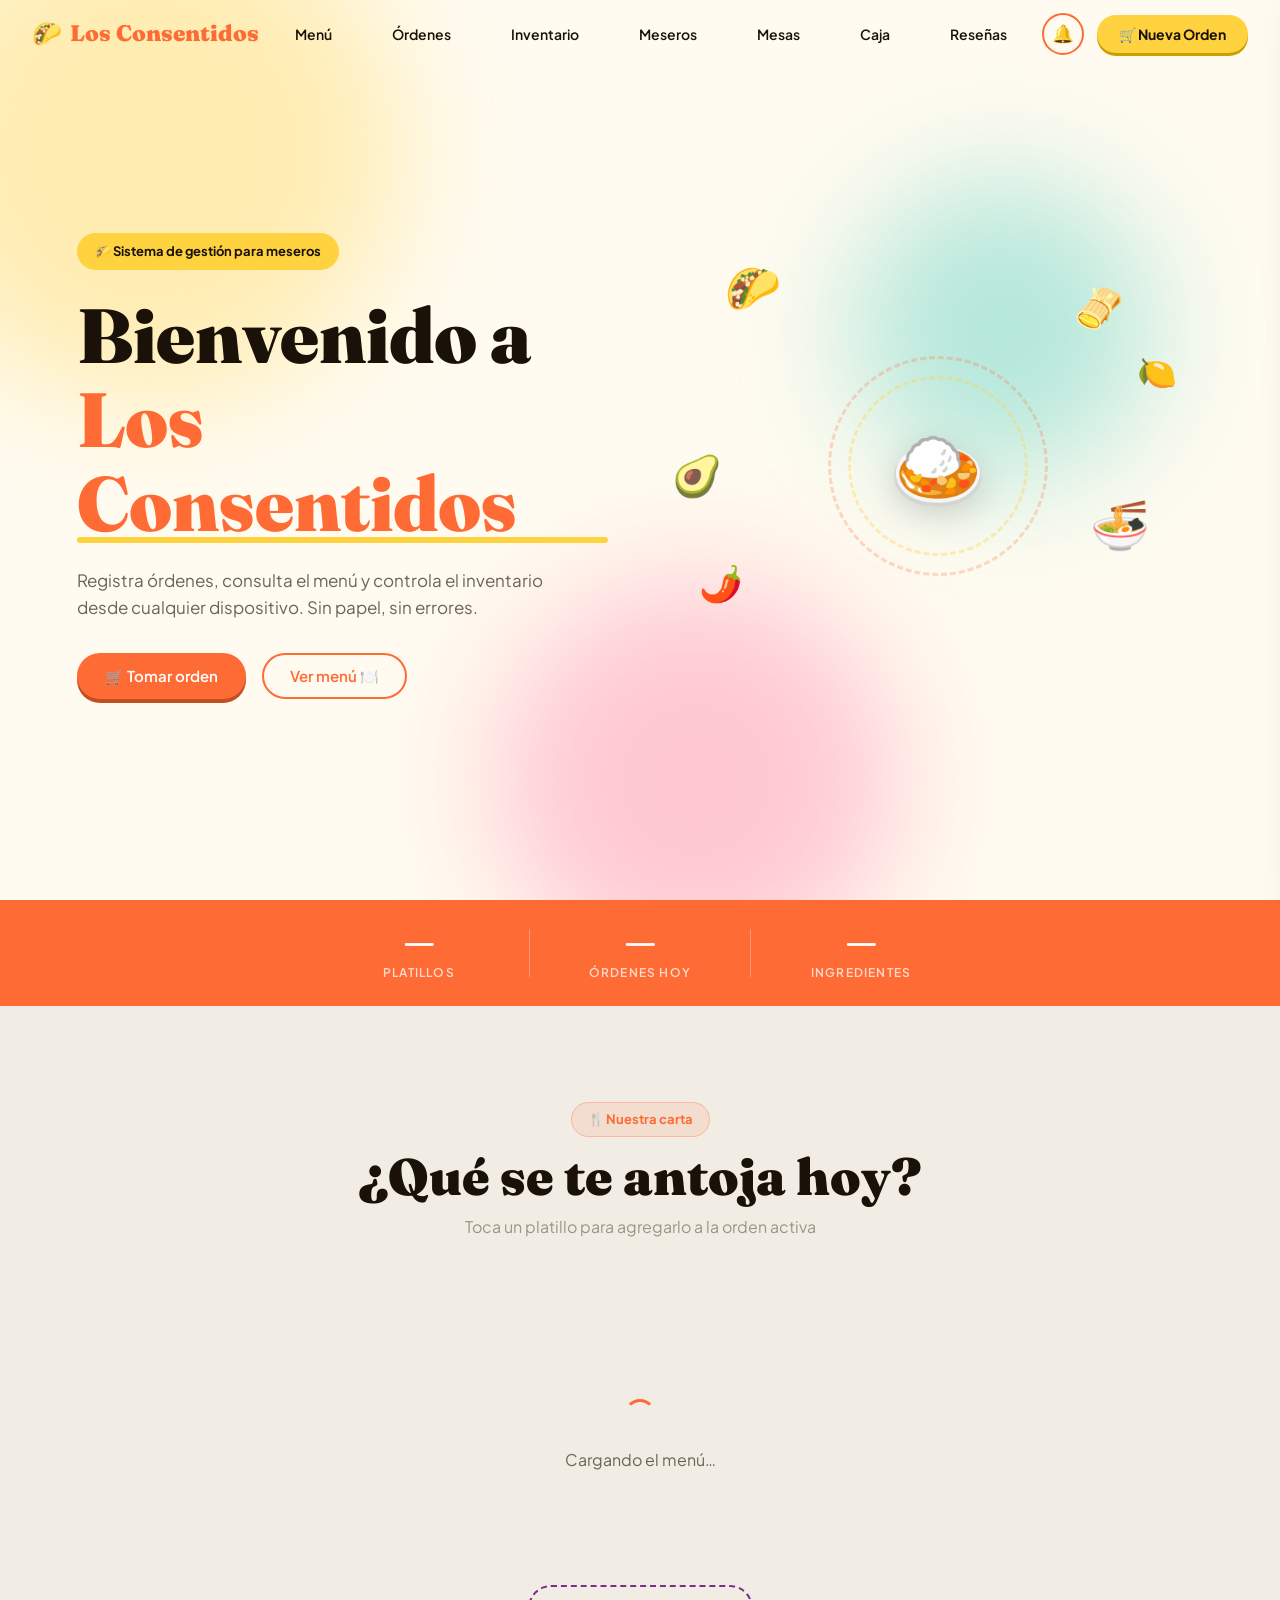
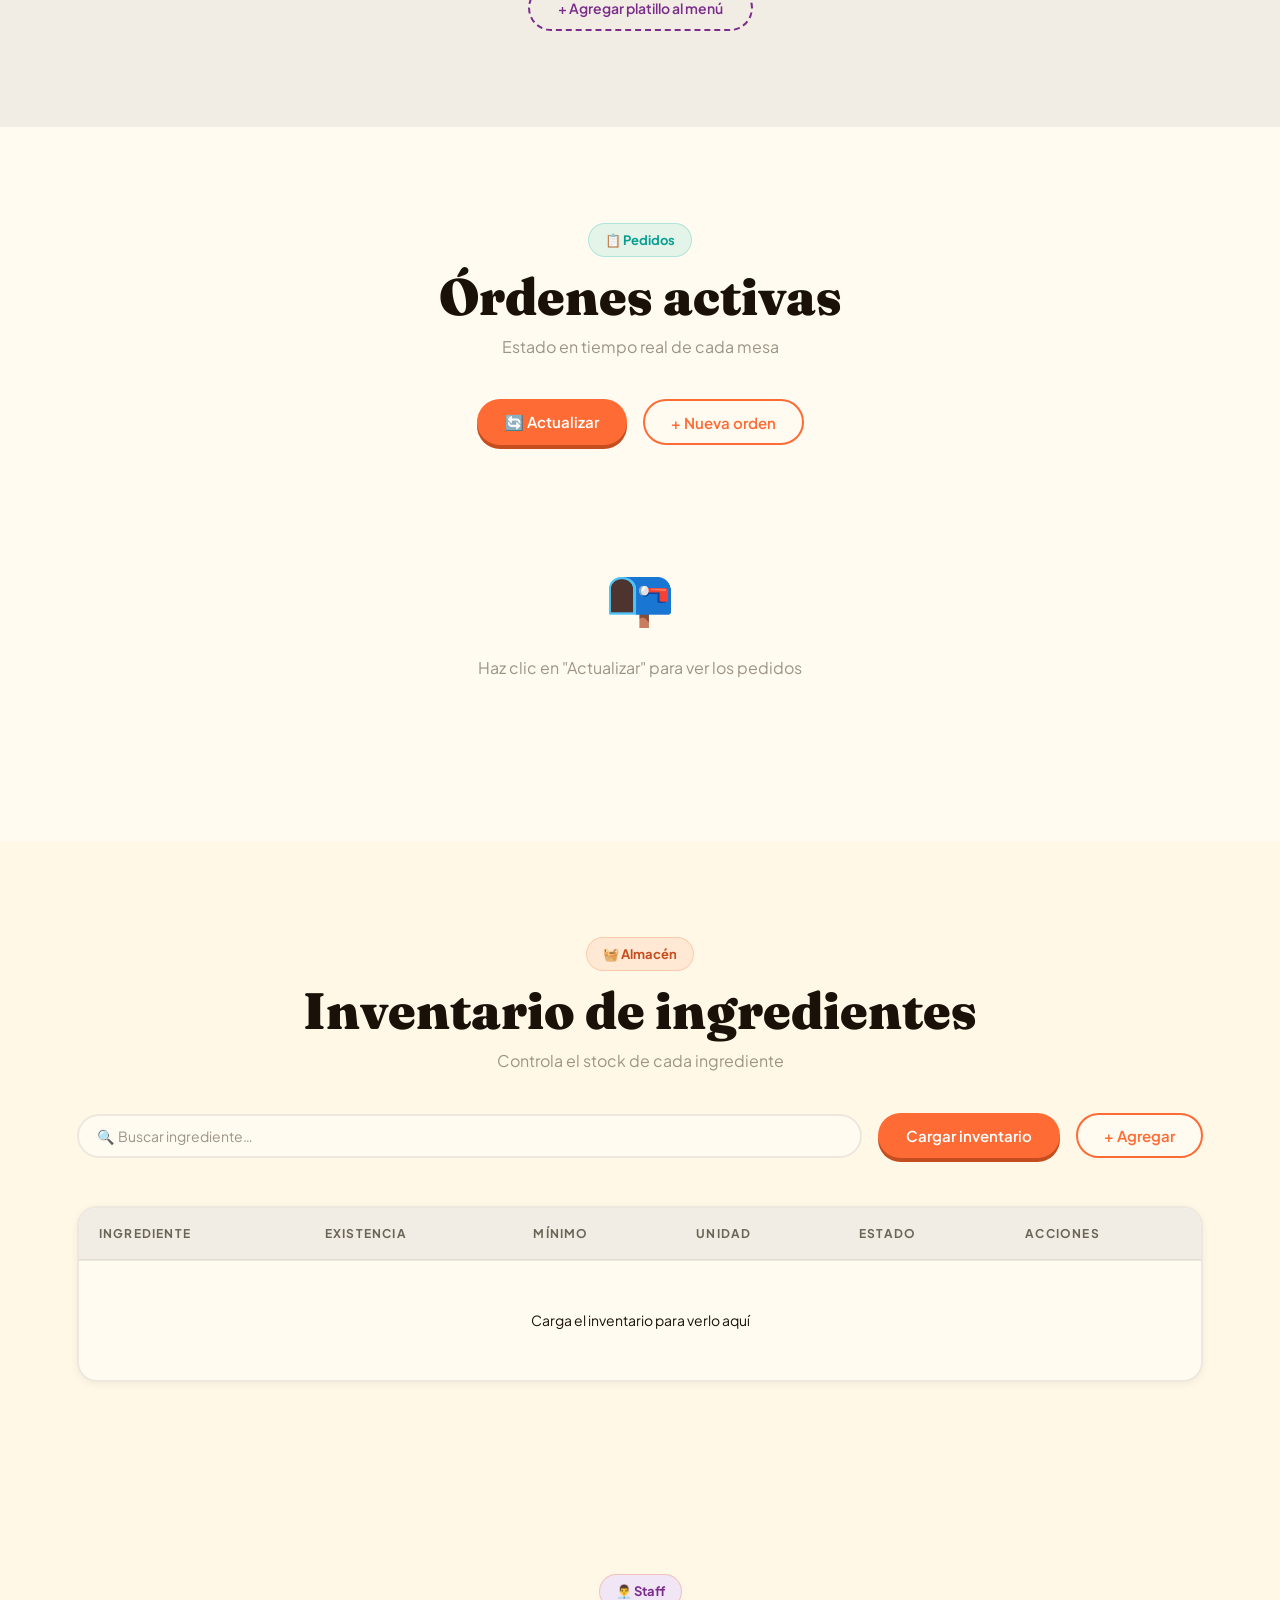
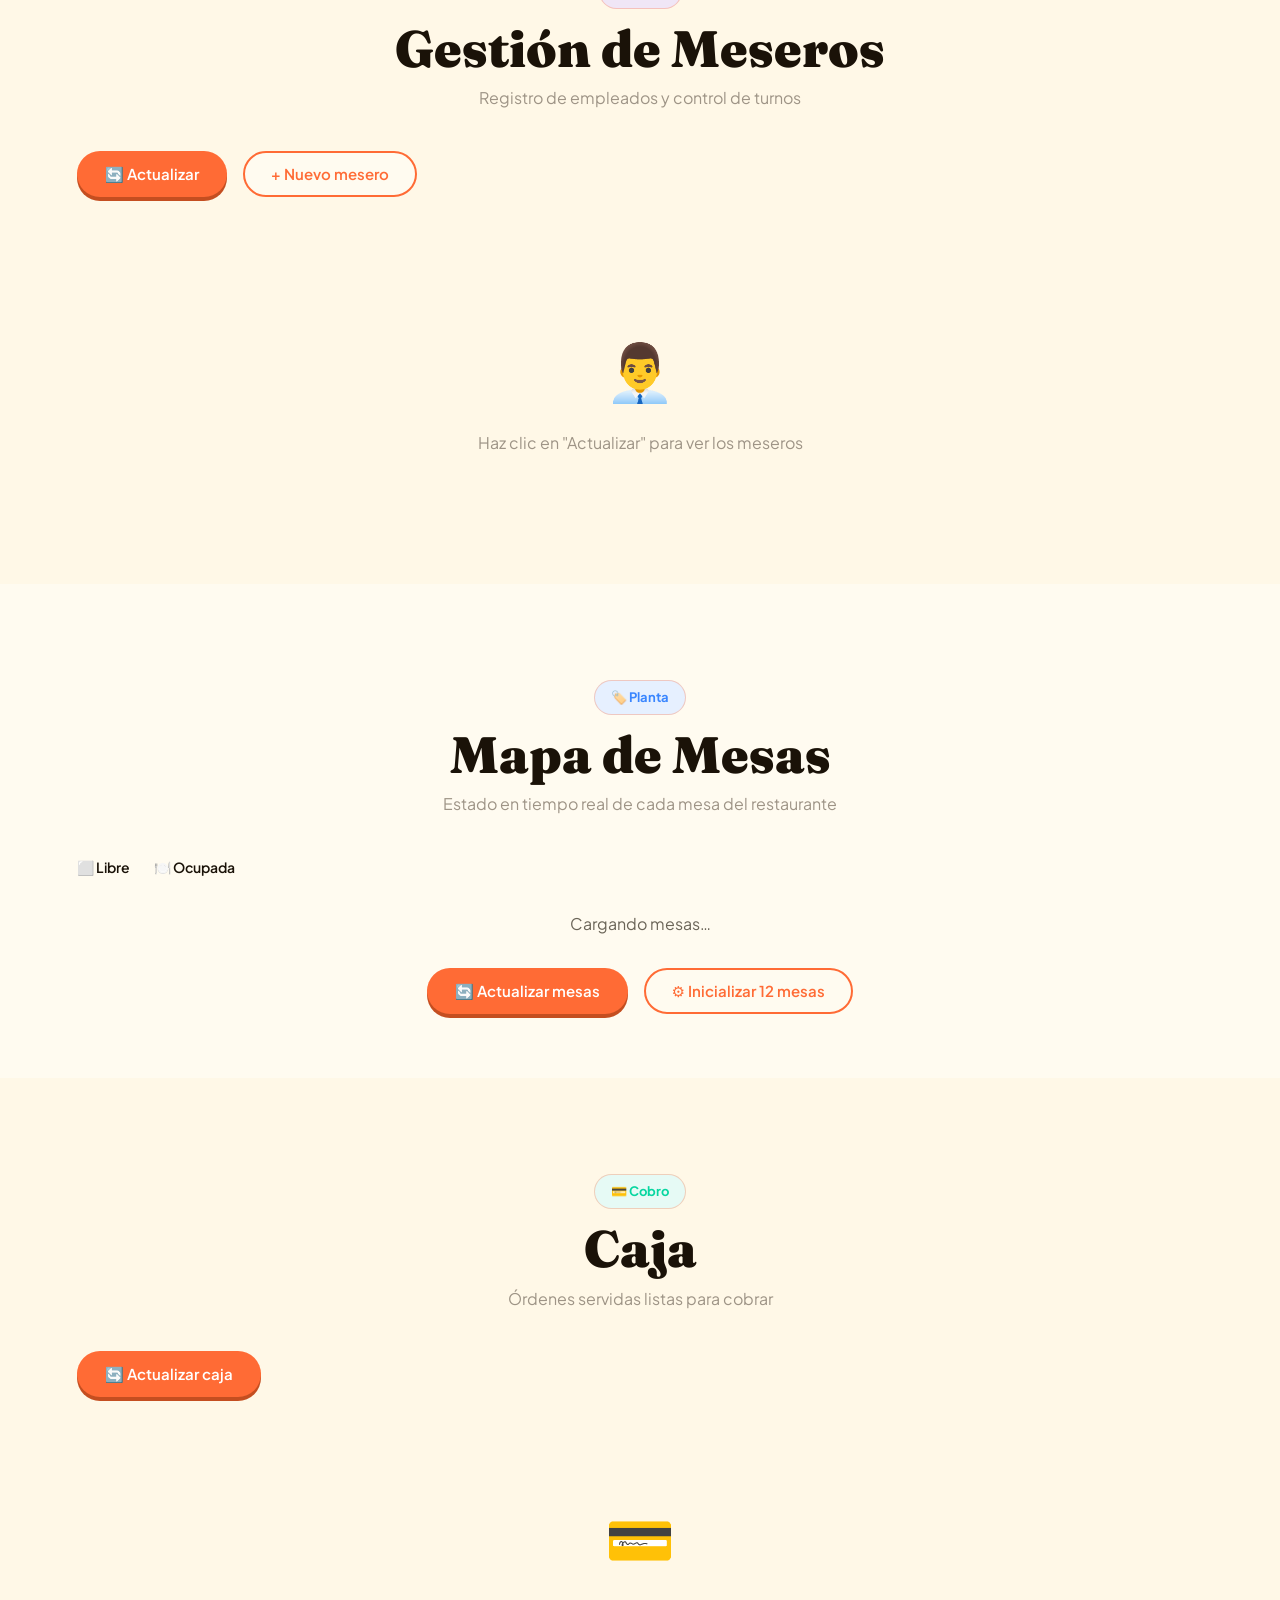
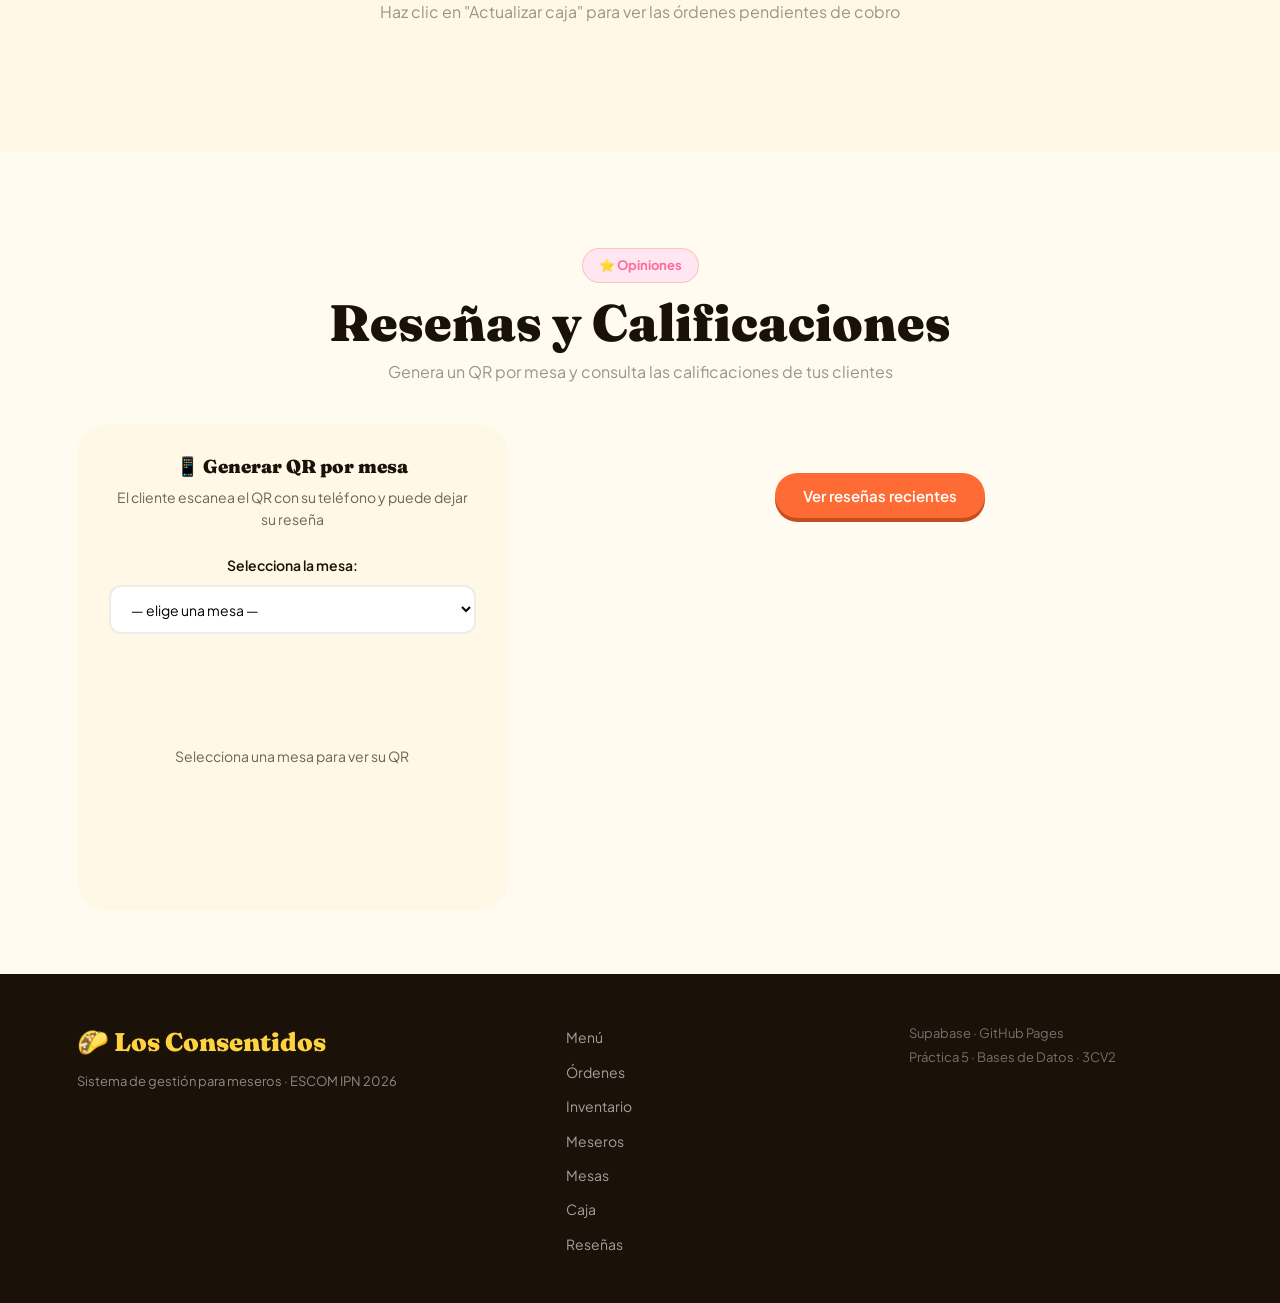
==== commit 44eef3a7: "Nuevas  interfaz se implementa mesa, meseros, notificaciones alarmas stock, caja" ====
--- a/index.html
+++ b/index.html
@@ -7,6 +7,7 @@
   <link rel="preconnect" href="https://fonts.googleapis.com">
   <link href="https://fonts.googleapis.com/css2?family=Fraunces:ital,wght@0,700;0,900;1,700&family=Plus+Jakarta+Sans:wght@400;500;600;700&display=swap" rel="stylesheet">
   <link rel="stylesheet" href="styles.css"/>
+  <link rel="stylesheet" href="styles_extra.css"/>
 </head>
 <body>
 
@@ -20,8 +21,17 @@
         <li><a href="#menu">Menú</a></li>
         <li><a href="#ordenes">Órdenes</a></li>
         <li><a href="#inventario">Inventario</a></li>
+        <li><a href="#meseros">Meseros</a></li>
+        <li><a href="#mesas">Mesas</a></li>
+        <li><a href="#caja">Caja</a></li>
+        <li><a href="#resenas">Reseñas</a></li>
       </ul>
-      <button class="nav-cta" onclick="openModal('modalOrden')">🛒 Nueva Orden</button>
+      <div style="display:flex;align-items:center;gap:0.8rem">
+        <button class="nav-bell" onclick="toggleNotifPanel()" title="Notificaciones">
+          🔔<span class="notif-badge" id="notifBadge" style="display:none">0</span>
+        </button>
+        <button class="nav-cta" onclick="openModal('modalOrden')">🛒 Nueva Orden</button>
+      </div>
     </div>
   </nav>
 
@@ -89,16 +99,13 @@
       <h2>¿Qué se te antoja hoy?</h2>
       <p class="section-sub">Toca un platillo para agregarlo a la orden activa</p>
     </div>
-
     <div class="menu-filters" id="menuFilters"></div>
-
     <div class="menu-grid" id="menuGrid">
       <div class="menu-loading">
         <div class="spinner"></div>
         <p>Cargando el menú…</p>
       </div>
     </div>
-
     <div class="menu-add-wrap">
       <button class="btn-outline-color" onclick="openModal('modalPlatillo')">
         + Agregar platillo al menú
@@ -157,6 +164,94 @@
     </div>
   </section>
 
+  <!-- ═══ MESEROS ═══ -->
+  <section id="meseros" class="section-meseros">
+    <div class="section-header">
+      <div class="section-pill purple">👨‍💼 Staff</div>
+      <h2>Gestión de Meseros</h2>
+      <p class="section-sub">Registro de empleados y control de turnos</p>
+    </div>
+    <div class="meseros-controls">
+      <button class="btn-primary" onclick="loadMeseros()">🔄 Actualizar</button>
+      <button class="btn-secondary" onclick="openModal('modalMesero')">+ Nuevo mesero</button>
+    </div>
+    <div class="meseros-stats" id="mesesStats"></div>
+    <div class="meseros-grid" id="mesesGrid">
+      <div class="empty-state">
+        <span class="empty-icon">👨‍💼</span>
+        <p>Haz clic en "Actualizar" para ver los meseros</p>
+      </div>
+    </div>
+  </section>
+
+  <!-- ═══ MESAS ═══ -->
+  <section id="mesas" class="section-mesas">
+    <div class="section-header">
+      <div class="section-pill blue">🏷️ Planta</div>
+      <h2>Mapa de Mesas</h2>
+      <p class="section-sub">Estado en tiempo real de cada mesa del restaurante</p>
+    </div>
+    <div class="mesas-leyenda">
+      <span class="leyenda-item libre">⬜ Libre</span>
+      <span class="leyenda-item ocupada">🍽️ Ocupada</span>
+    </div>
+    <div class="mapa-mesas" id="mapaMesas">
+      <p style="grid-column:1/-1;text-align:center;color:var(--gris)">Cargando mesas…</p>
+    </div>
+    <div class="mesas-controls">
+      <button class="btn-primary" onclick="loadMesas()">🔄 Actualizar mesas</button>
+      <button class="btn-secondary" onclick="inicializarMesas()">⚙️ Inicializar 12 mesas</button>
+    </div>
+  </section>
+
+  <!-- ═══ CAJA ═══ -->
+  <section id="caja" class="section-caja">
+    <div class="section-header">
+      <div class="section-pill green">💳 Cobro</div>
+      <h2>Caja</h2>
+      <p class="section-sub">Órdenes servidas listas para cobrar</p>
+    </div>
+    <div class="caja-controls">
+      <button class="btn-primary" onclick="loadCaja()">🔄 Actualizar caja</button>
+    </div>
+    <div class="caja-grid" id="cajaGrid">
+      <div class="empty-state">
+        <span class="empty-icon">💳</span>
+        <p>Haz clic en "Actualizar caja" para ver las órdenes pendientes de cobro</p>
+      </div>
+    </div>
+  </section>
+
+  <!-- ═══ RESEÑAS ═══ -->
+  <section id="resenas" class="section-resenas">
+    <div class="section-header">
+      <div class="section-pill pink">⭐ Opiniones</div>
+      <h2>Reseñas y Calificaciones</h2>
+      <p class="section-sub">Genera un QR por mesa y consulta las calificaciones de tus clientes</p>
+    </div>
+    <div class="resenas-layout">
+      <div class="qr-panel">
+        <h3>📱 Generar QR por mesa</h3>
+        <p>El cliente escanea el QR con su teléfono y puede dejar su reseña</p>
+        <div class="qr-selector">
+          <label>Selecciona la mesa:</label>
+          <select id="qrMesaSelect" onchange="generarQR(this.value)">
+            <option value="">— elige una mesa —</option>
+          </select>
+        </div>
+        <div id="qrDisplay" class="qr-display">
+          <p class="qr-placeholder">Selecciona una mesa para ver su QR</p>
+        </div>
+      </div>
+      <div class="resenas-panel">
+        <div class="resenas-stats" id="resenasStats"></div>
+        <div class="resenas-lista" id="resenasLista">
+          <button class="btn-primary" onclick="loadResenas()" style="margin:1rem auto;display:block">Ver reseñas recientes</button>
+        </div>
+      </div>
+    </div>
+  </section>
+
   <!-- ═══ FOOTER ═══ -->
   <footer class="footer">
     <div class="footer-inner">
@@ -168,6 +263,10 @@
         <a href="#menu">Menú</a>
         <a href="#ordenes">Órdenes</a>
         <a href="#inventario">Inventario</a>
+        <a href="#meseros">Meseros</a>
+        <a href="#mesas">Mesas</a>
+        <a href="#caja">Caja</a>
+        <a href="#resenas">Reseñas</a>
       </div>
       <div class="footer-info">
         <p>Supabase · GitHub Pages</p>
@@ -176,17 +275,15 @@
     </div>
   </footer>
 
-  <!-- ════════════════════════════════════════
-       MODAL — NUEVA ORDEN (mejorado)
-  ════════════════════════════════════════ -->
+  <!-- ═══════════════════════════════════════════
+       MODAL — NUEVA ORDEN
+  ═══════════════════════════════════════════ -->
   <div class="modal-overlay" id="modalOrden" onclick="closeModalOutside(event,'modalOrden')">
     <div class="modal modal-lg">
       <button class="modal-close" onclick="closeModal('modalOrden')">✕</button>
       <div class="modal-icon">🛒</div>
       <h3 class="modal-title">Nueva orden</h3>
-
       <div class="orden-layout">
-        <!-- Columna izquierda: datos y carrito -->
         <div class="orden-col-left">
           <div class="orden-meta">
             <div class="meta-field">
@@ -198,7 +295,6 @@
               <input type="number" id="ord-empleado" placeholder="Ej. 1" min="1"/>
             </div>
           </div>
-
           <div class="carrito-section">
             <div class="carrito-header">
               <span>🧾 Orden actual</span>
@@ -213,8 +309,6 @@
             </div>
           </div>
         </div>
-
-        <!-- Columna derecha: lista de platillos para agregar -->
         <div class="orden-col-right">
           <div class="platillos-search-wrap">
             <input type="text" id="platSearch" placeholder="🔍 Buscar platillo…" oninput="filtrarPlatillosOrden(this.value)"/>
@@ -224,7 +318,6 @@
           </div>
         </div>
       </div>
-
       <div class="modal-footer">
         <button class="btn-cancel" onclick="closeModal('modalOrden')">Cancelar</button>
         <button class="btn-confirm" onclick="crearOrden()">Enviar orden ✓</button>
@@ -282,6 +375,128 @@
     </div>
   </div>
 
+  <!-- MODAL — NUEVO MESERO -->
+  <div class="modal-overlay" id="modalMesero" onclick="closeModalOutside(event,'modalMesero')">
+    <div class="modal">
+      <button class="modal-close" onclick="closeModal('modalMesero')">✕</button>
+      <div class="modal-icon">👨‍💼</div>
+      <h3 class="modal-title">Nuevo mesero</h3>
+      <div class="modal-body">
+        <label>Nombre completo</label>
+        <input type="text" id="mes-nombre" placeholder="Ej. Juan Pérez"/>
+        <label>Número de empleado</label>
+        <input type="number" id="mes-numero" placeholder="Ej. 12" min="1"/>
+        <label>Turno</label>
+        <select id="mes-turno">
+          <option value="Mañana">🌅 Mañana</option>
+          <option value="Tarde">🌤️ Tarde</option>
+          <option value="Noche">🌙 Noche</option>
+        </select>
+      </div>
+      <div class="modal-footer">
+        <button class="btn-cancel" onclick="closeModal('modalMesero')">Cancelar</button>
+        <button class="btn-confirm" onclick="crearMesero()">Registrar ✓</button>
+      </div>
+    </div>
+  </div>
+
+  <!-- MODAL — DETALLE MESA -->
+  <div class="modal-overlay" id="modalMesa" onclick="closeModalOutside(event,'modalMesa')">
+    <div class="modal">
+      <button class="modal-close" onclick="closeModal('modalMesa')">✕</button>
+      <div class="modal-icon">🍽️</div>
+      <h3 class="modal-title">Mesa ocupada</h3>
+      <div class="mesa-modal-info">
+        <div class="mesa-modal-num" id="mesaModalNum">Mesa —</div>
+        <div class="mesa-modal-tiempo" id="mesaModalTiempo"></div>
+      </div>
+      <div class="mesa-modal-actions">
+        <button class="btn-secondary" onclick="closeModal('modalMesa')">Cerrar</button>
+        <button class="btn-primary" onclick="liberarMesaActual()">✅ Liberar mesa</button>
+      </div>
+    </div>
+  </div>
+
+  <!-- MODAL — PAGO -->
+  <div class="modal-overlay" id="modalPago" onclick="closeModalOutside(event,'modalPago')">
+    <div class="modal">
+      <button class="modal-close" onclick="closeModal('modalPago')">✕</button>
+      <div class="modal-icon">💳</div>
+      <h3 class="modal-title">Registrar pago</h3>
+      <div class="modal-body">
+        <div style="text-align:center;margin-bottom:1rem">
+          <div style="font-size:2rem;font-family:var(--font-display);font-weight:900;color:var(--naranja)" id="pagoTotal">$0.00</div>
+          <div style="font-size:14px;color:var(--gris);margin-top:0.3rem" id="pagoPorPersona"></div>
+        </div>
+        <label>Método de pago</label>
+        <div class="pago-metodos">
+          <button class="pago-metodo-btn selected" data-metodo="Efectivo" onclick="seleccionarMetodo('Efectivo')">
+            💵<span class="pago-metodo-label">Efectivo</span>
+          </button>
+          <button class="pago-metodo-btn" data-metodo="Tarjeta" onclick="seleccionarMetodo('Tarjeta')">
+            💳<span class="pago-metodo-label">Tarjeta</span>
+          </button>
+          <button class="pago-metodo-btn" data-metodo="Transferencia" onclick="seleccionarMetodo('Transferencia')">
+            📱<span class="pago-metodo-label">Transferencia</span>
+          </button>
+        </div>
+        <label>Número de comensales (para dividir)</label>
+        <input type="number" id="pagoComensales" value="1" min="1" max="20" oninput="actualizarDivision()"/>
+      </div>
+      <div class="modal-footer">
+        <button class="btn-cancel" onclick="closeModal('modalPago')">Cancelar</button>
+        <button class="btn-confirm" onclick="procesarPago()">Confirmar pago ✓</button>
+      </div>
+    </div>
+  </div>
+
+  <!-- MODAL — TICKET -->
+  <div class="modal-overlay" id="modalTicket" onclick="closeModalOutside(event,'modalTicket')">
+    <div class="modal">
+      <button class="modal-close" onclick="closeModal('modalTicket')">✕</button>
+      <div class="modal-icon">🧾</div>
+      <h3 class="modal-title">Ticket de venta</h3>
+      <div class="ticket-preview" id="ticketContenido"></div>
+      <div class="modal-footer">
+        <button class="btn-cancel" onclick="closeModal('modalTicket')">Cerrar</button>
+        <button class="btn-confirm" onclick="imprimirTicket()">🖨️ Imprimir</button>
+      </div>
+    </div>
+  </div>
+
+  <!-- PANEL — NOTIFICACIONES -->
+  <div class="notif-panel" id="notifPanel">
+    <div class="notif-header">
+      <span>🔔 Notificaciones</span>
+      <button onclick="toggleNotifPanel()">✕</button>
+    </div>
+    <div class="notif-body" id="notifBody">
+      <p class="notif-empty">Sin alertas por ahora ✅</p>
+    </div>
+    <div class="notif-footer">
+      <button class="btn-secondary" onclick="checkNotificaciones()">🔄 Actualizar alertas</button>
+    </div>
+  </div>
+
+  <!-- RESEÑA PÚBLICA (cliente que escanea el QR) -->
+  <div id="resenaPublicaOverlay" class="resena-publica-overlay" style="display:none">
+    <div class="resena-publica-card">
+      <div style="font-size:3rem">🌮</div>
+      <h2>Los Consentidos</h2>
+      <p id="resenaPublicaMesa" style="font-weight:700;color:var(--naranja);margin:0.5rem 0"></p>
+      <p style="color:var(--gris);font-size:14px;margin-bottom:0.5rem">¿Cómo fue tu experiencia?</p>
+      <div class="stars-selector">
+        <button class="star-btn" onclick="seleccionarEstrella(1)">☆</button>
+        <button class="star-btn" onclick="seleccionarEstrella(2)">☆</button>
+        <button class="star-btn" onclick="seleccionarEstrella(3)">☆</button>
+        <button class="star-btn" onclick="seleccionarEstrella(4)">☆</button>
+        <button class="star-btn" onclick="seleccionarEstrella(5)">☆</button>
+      </div>
+      <textarea id="resenaComentario" placeholder="Cuéntanos cómo estuvo… (opcional)"></textarea>
+      <button class="btn-primary" style="width:100%" onclick="enviarResenaPublica()">Enviar reseña ✓</button>
+    </div>
+  </div>
+
   <div class="toast" id="toast"></div>
 
   <script src="config.js"></script>
--- a/styles_extra.css
+++ b/styles_extra.css
@@ -0,0 +1,409 @@
+/* ══════════════════════════════════════════════════════
+   styles_extra.css — Nuevas secciones v2
+   Los Consentidos — Sistema de Meseros
+══════════════════════════════════════════════════════ */
+
+/* ── Pills nuevos colores ─────────────────────────── */
+.section-pill.purple { background: #f0e6f6; color: #7B2D8B; }
+.section-pill.blue   { background: #e6f0ff; color: #3A86FF; }
+.section-pill.green  { background: #e6faf5; color: #06D6A0; }
+.section-pill.pink   { background: #ffe6f0; color: #FF6B9D; }
+
+/* ══════════════════════════════════════════════════════
+   NOTIFICACIONES — Bell + Panel flotante
+══════════════════════════════════════════════════════ */
+.nav-bell {
+  position: relative;
+  background: transparent;
+  border: 2px solid var(--naranja);
+  border-radius: 50%;
+  width: 42px; height: 42px;
+  font-size: 1.1rem;
+  cursor: pointer;
+  transition: background 0.2s;
+  display: flex; align-items: center; justify-content: center;
+}
+.nav-bell:hover { background: var(--naranja); }
+.notif-badge {
+  position: absolute;
+  top: -6px; right: -6px;
+  background: var(--rojo);
+  color: #fff;
+  font-size: 10px;
+  font-weight: 700;
+  border-radius: 999px;
+  padding: 2px 5px;
+  min-width: 18px;
+  text-align: center;
+}
+.notif-panel {
+  position: fixed;
+  top: 0; right: -380px;
+  width: 360px;
+  height: 100vh;
+  background: var(--blanco);
+  box-shadow: var(--shadow-lg);
+  z-index: 600;
+  transition: right 0.3s ease;
+  display: flex; flex-direction: column;
+}
+.notif-panel.open { right: 0; }
+.notif-header {
+  display: flex; align-items: center; justify-content: space-between;
+  padding: 1.2rem 1.5rem;
+  border-bottom: 2px solid var(--border);
+  font-family: var(--font-display);
+  font-size: 1.1rem; font-weight: 700;
+}
+.notif-header button {
+  background: none; border: none; font-size: 1.2rem; cursor: pointer;
+  color: var(--gris);
+}
+.notif-body { flex: 1; overflow-y: auto; padding: 1rem; }
+.notif-empty { text-align: center; color: var(--gris); padding: 3rem 1rem; }
+.notif-item {
+  border-radius: var(--r-md);
+  padding: 0.9rem 1rem;
+  margin-bottom: 0.7rem;
+  font-size: 14px;
+  line-height: 1.5;
+}
+.notif-item.danger  { background: #fff0f0; border-left: 3px solid var(--rojo); }
+.notif-item.warning { background: #fffae6; border-left: 3px solid var(--amarillo); }
+.notif-item strong  { display: block; font-weight: 700; margin-bottom: 2px; }
+.notif-item span    { color: var(--gris); font-size: 12px; }
+.notif-footer { padding: 1rem 1.5rem; border-top: 1px solid var(--border); }
+.notif-footer button { width: 100%; }
+
+/* ══════════════════════════════════════════════════════
+   MESEROS
+══════════════════════════════════════════════════════ */
+.section-meseros {
+  padding: 6rem 6vw 4rem;
+  background: var(--crema);
+}
+.meseros-controls {
+  display: flex; gap: 1rem; margin-bottom: 2rem; flex-wrap: wrap;
+}
+.meseros-stats {
+  display: flex; gap: 1rem; margin-bottom: 2rem; flex-wrap: wrap;
+}
+.mesero-stat {
+  background: #fff;
+  border-radius: var(--r-lg);
+  padding: 1rem 1.5rem;
+  display: flex; align-items: center; gap: 0.8rem;
+  box-shadow: var(--shadow-sm);
+  font-size: 14px; font-weight: 600;
+}
+.mesero-stat .ms-icon { font-size: 1.5rem; }
+.meseros-grid {
+  display: grid;
+  grid-template-columns: repeat(auto-fill, minmax(260px, 1fr));
+  gap: 1.2rem;
+}
+.mesero-card {
+  background: #fff;
+  border-radius: var(--r-lg);
+  padding: 1.5rem;
+  box-shadow: var(--shadow-sm);
+  border: 2px solid transparent;
+  transition: border-color 0.2s, box-shadow 0.2s;
+  position: relative;
+}
+.mesero-card:hover { border-color: var(--morado); box-shadow: var(--shadow-md); }
+.mesero-avatar {
+  width: 52px; height: 52px; border-radius: 50%;
+  background: linear-gradient(135deg, var(--morado), var(--rosa));
+  display: flex; align-items: center; justify-content: center;
+  font-size: 1.6rem; margin-bottom: 1rem;
+}
+.mesero-nombre {
+  font-family: var(--font-display);
+  font-size: 1.1rem; font-weight: 700; margin-bottom: 0.3rem;
+}
+.mesero-num { color: var(--gris); font-size: 13px; margin-bottom: 0.5rem; }
+.mesero-turno {
+  display: inline-block; padding: 3px 12px;
+  border-radius: 999px; font-size: 12px; font-weight: 600;
+}
+.turno-M { background: #fff3cd; color: #856404; }
+.turno-T { background: #cce5ff; color: #004085; }
+.turno-N { background: #d1c4e9; color: #4527a0; }
+.mesero-ordenes {
+  margin-top: 0.8rem; font-size: 13px; color: var(--gris);
+  display: flex; align-items: center; gap: 0.4rem;
+}
+.mesero-delete {
+  position: absolute; top: 1rem; right: 1rem;
+  background: none; border: none; color: var(--gris-medio);
+  cursor: pointer; font-size: 1rem; transition: color 0.2s;
+}
+.mesero-delete:hover { color: var(--rojo); }
+
+/* ══════════════════════════════════════════════════════
+   MESAS — Mapa visual
+══════════════════════════════════════════════════════ */
+.section-mesas {
+  padding: 6rem 6vw 4rem;
+  background: var(--blanco);
+}
+.mesas-leyenda {
+  display: flex; gap: 1.5rem; margin-bottom: 2rem; flex-wrap: wrap;
+}
+.leyenda-item {
+  display: flex; align-items: center; gap: 0.5rem;
+  font-size: 14px; font-weight: 600;
+}
+.mapa-mesas {
+  display: grid;
+  grid-template-columns: repeat(4, 1fr);
+  gap: 1.2rem;
+  max-width: 900px;
+  margin: 0 auto 2rem;
+}
+.mesa-card {
+  aspect-ratio: 1;
+  border-radius: var(--r-lg);
+  display: flex; flex-direction: column;
+  align-items: center; justify-content: center;
+  gap: 0.4rem;
+  cursor: pointer;
+  transition: transform 0.2s, box-shadow 0.2s;
+  border: 3px solid transparent;
+  position: relative;
+  min-height: 120px;
+}
+.mesa-card:hover { transform: translateY(-4px); box-shadow: var(--shadow-md); }
+.mesa-card.libre {
+  background: #f0fff4;
+  border-color: var(--verde2);
+}
+.mesa-card.ocupada {
+  background: #fff3e0;
+  border-color: var(--naranja);
+}
+.mesa-icon { font-size: 2rem; }
+.mesa-num {
+  font-family: var(--font-display);
+  font-size: 1.2rem; font-weight: 900;
+}
+.mesa-estado { font-size: 12px; font-weight: 600; color: var(--gris); }
+.mesa-tiempo {
+  font-size: 11px; color: var(--naranja);
+  font-weight: 700; margin-top: 2px;
+}
+.mesas-controls { display: flex; gap: 1rem; justify-content: center; flex-wrap: wrap; }
+
+/* ══════════════════════════════════════════════════════
+   CAJA / COBRO
+══════════════════════════════════════════════════════ */
+.section-caja {
+  padding: 6rem 6vw 4rem;
+  background: var(--crema);
+}
+.caja-controls { margin-bottom: 2rem; display: flex; gap: 1rem; flex-wrap: wrap; }
+.caja-grid {
+  display: grid;
+  grid-template-columns: repeat(auto-fill, minmax(300px, 1fr));
+  gap: 1.2rem;
+}
+.caja-card {
+  background: #fff;
+  border-radius: var(--r-lg);
+  padding: 1.5rem;
+  box-shadow: var(--shadow-sm);
+  border: 2px solid var(--border);
+  transition: border-color 0.2s;
+}
+.caja-card:hover { border-color: var(--verde2); }
+.caja-card-header {
+  display: flex; align-items: center; justify-content: space-between;
+  margin-bottom: 1rem;
+}
+.caja-orden-num {
+  font-family: var(--font-display);
+  font-size: 1.1rem; font-weight: 900;
+}
+.caja-badge {
+  background: #e6faf5; color: #06D6A0;
+  border-radius: 999px; padding: 3px 12px;
+  font-size: 12px; font-weight: 700;
+}
+.caja-info { font-size: 13px; color: var(--gris); margin-bottom: 0.4rem; }
+.caja-total {
+  font-family: var(--font-display);
+  font-size: 1.8rem; font-weight: 900;
+  color: var(--naranja); margin: 0.8rem 0;
+}
+.caja-actions { display: flex; gap: 0.7rem; flex-wrap: wrap; }
+.caja-actions button { flex: 1; min-width: 100px; }
+
+/* ── Modal de pago ─────────────────────────── */
+.pago-metodos {
+  display: flex; gap: 0.8rem; margin: 1rem 0; flex-wrap: wrap;
+}
+.pago-metodo-btn {
+  flex: 1; min-width: 90px;
+  padding: 1rem; border-radius: var(--r-md);
+  border: 2px solid var(--border);
+  background: #fff; font-size: 1.5rem;
+  cursor: pointer; text-align: center;
+  transition: border-color 0.2s, background 0.2s;
+  font-family: var(--font-body); font-weight: 600;
+}
+.pago-metodo-btn:hover { border-color: var(--naranja); }
+.pago-metodo-btn.selected {
+  border-color: var(--naranja);
+  background: #fff5ee;
+}
+.pago-metodo-label { display: block; font-size: 12px; margin-top: 4px; }
+.ticket-preview {
+  background: #fff;
+  border: 2px dashed var(--gris-medio);
+  border-radius: var(--r-md);
+  padding: 1.5rem;
+  font-family: 'Courier New', monospace;
+  font-size: 13px;
+  line-height: 1.8;
+  margin-top: 1rem;
+  max-height: 300px;
+  overflow-y: auto;
+}
+.ticket-line { display: flex; justify-content: space-between; }
+.ticket-divider { border: none; border-top: 1px dashed #ccc; margin: 0.5rem 0; }
+.ticket-total { font-weight: 700; font-size: 15px; }
+
+/* ══════════════════════════════════════════════════════
+   RESEÑAS / QR
+══════════════════════════════════════════════════════ */
+.section-resenas {
+  padding: 6rem 6vw 4rem;
+  background: var(--blanco);
+}
+.resenas-layout {
+  display: grid;
+  grid-template-columns: 1fr 1.5fr;
+  gap: 3rem;
+  align-items: start;
+}
+@media (max-width: 768px) { .resenas-layout { grid-template-columns: 1fr; } }
+.qr-panel {
+  background: var(--crema);
+  border-radius: var(--r-xl);
+  padding: 2rem;
+  text-align: center;
+}
+.qr-panel h3 { font-family: var(--font-display); margin-bottom: 0.5rem; }
+.qr-panel p  { color: var(--gris); font-size: 14px; margin-bottom: 1.5rem; }
+.qr-selector { margin-bottom: 1.5rem; }
+.qr-selector label { display: block; font-weight: 600; margin-bottom: 0.5rem; font-size: 14px; }
+.qr-selector select {
+  width: 100%; padding: 0.8rem 1rem;
+  border: 2px solid var(--border);
+  border-radius: var(--r-md);
+  font-family: var(--font-body); font-size: 14px;
+  background: #fff;
+}
+.qr-display {
+  min-height: 220px; display: flex;
+  align-items: center; justify-content: center;
+  flex-direction: column; gap: 1rem;
+}
+.qr-display img { border-radius: var(--r-md); box-shadow: var(--shadow-md); }
+.qr-placeholder { color: var(--gris-medio); font-size: 14px; }
+.qr-url { font-size: 11px; color: var(--gris); word-break: break-all; }
+.resenas-panel {}
+.resenas-stats {
+  display: flex; gap: 1rem; flex-wrap: wrap; margin-bottom: 2rem;
+}
+.resena-stat-card {
+  flex: 1; min-width: 120px;
+  background: var(--crema);
+  border-radius: var(--r-lg);
+  padding: 1.2rem;
+  text-align: center;
+}
+.rsc-num {
+  font-family: var(--font-display);
+  font-size: 2.5rem; font-weight: 900;
+  color: var(--naranja);
+}
+.rsc-label { font-size: 13px; color: var(--gris); }
+.resenas-lista { display: flex; flex-direction: column; gap: 0.8rem; }
+.resena-item {
+  background: var(--crema);
+  border-radius: var(--r-md);
+  padding: 1rem 1.2rem;
+  border-left: 3px solid var(--amarillo);
+}
+.resena-stars { font-size: 1.2rem; margin-bottom: 0.3rem; }
+.resena-comentario { font-size: 14px; margin-bottom: 0.4rem; }
+.resena-meta { font-size: 12px; color: var(--gris); }
+
+/* ── Modal de reseña pública ───────────────── */
+.resena-publica-overlay {
+  position: fixed; inset: 0;
+  background: rgba(0,0,0,0.7);
+  z-index: 900;
+  display: flex; align-items: center; justify-content: center;
+}
+.resena-publica-card {
+  background: #fff;
+  border-radius: var(--r-xl);
+  padding: 2.5rem;
+  max-width: 400px; width: 92%;
+  text-align: center;
+}
+.resena-publica-card h2 {
+  font-family: var(--font-display);
+  font-size: 1.8rem; margin-bottom: 0.5rem;
+}
+.stars-selector {
+  display: flex; justify-content: center; gap: 0.5rem;
+  margin: 1.5rem 0; font-size: 2.5rem;
+  cursor: pointer;
+}
+.star-btn { background: none; border: none; font-size: 2.5rem; cursor: pointer; transition: transform 0.1s; }
+.star-btn:hover { transform: scale(1.2); }
+.resena-publica-card textarea {
+  width: 100%; padding: 0.8rem 1rem;
+  border: 2px solid var(--border); border-radius: var(--r-md);
+  font-family: var(--font-body); font-size: 14px;
+  resize: vertical; min-height: 90px;
+  margin-bottom: 1rem;
+}
+
+/* ── Modales nuevos ────────────────────────── */
+.modal-body label {
+  display: block; font-size: 13px; font-weight: 600;
+  margin: 1rem 0 0.4rem; color: var(--gris);
+}
+.modal-body input,
+.modal-body select {
+  width: 100%; padding: 0.75rem 1rem;
+  border: 2px solid var(--border); border-radius: var(--r-md);
+  font-family: var(--font-body); font-size: 14px;
+  background: var(--crema); transition: border-color 0.2s;
+}
+.modal-body input:focus,
+.modal-body select:focus { outline: none; border-color: var(--naranja); }
+
+/* ── Mesa modal ────────────────────────────── */
+.mesa-modal-info { text-align: center; padding: 1rem 0; }
+.mesa-modal-num {
+  font-family: var(--font-display);
+  font-size: 3rem; font-weight: 900; color: var(--naranja);
+}
+.mesa-modal-tiempo { color: var(--gris); font-size: 14px; margin-top: 0.4rem; }
+.mesa-modal-actions { display: flex; gap: 1rem; margin-top: 1.5rem; }
+.mesa-modal-actions button { flex: 1; }
+
+/* ── Utilidades ──────────────────────────── */
+@media (max-width: 768px) {
+  .mapa-mesas { grid-template-columns: repeat(3, 1fr); }
+  .notif-panel { width: 100%; right: -100%; }
+}
+@media (max-width: 480px) {
+  .mapa-mesas { grid-template-columns: repeat(2, 1fr); }
+}
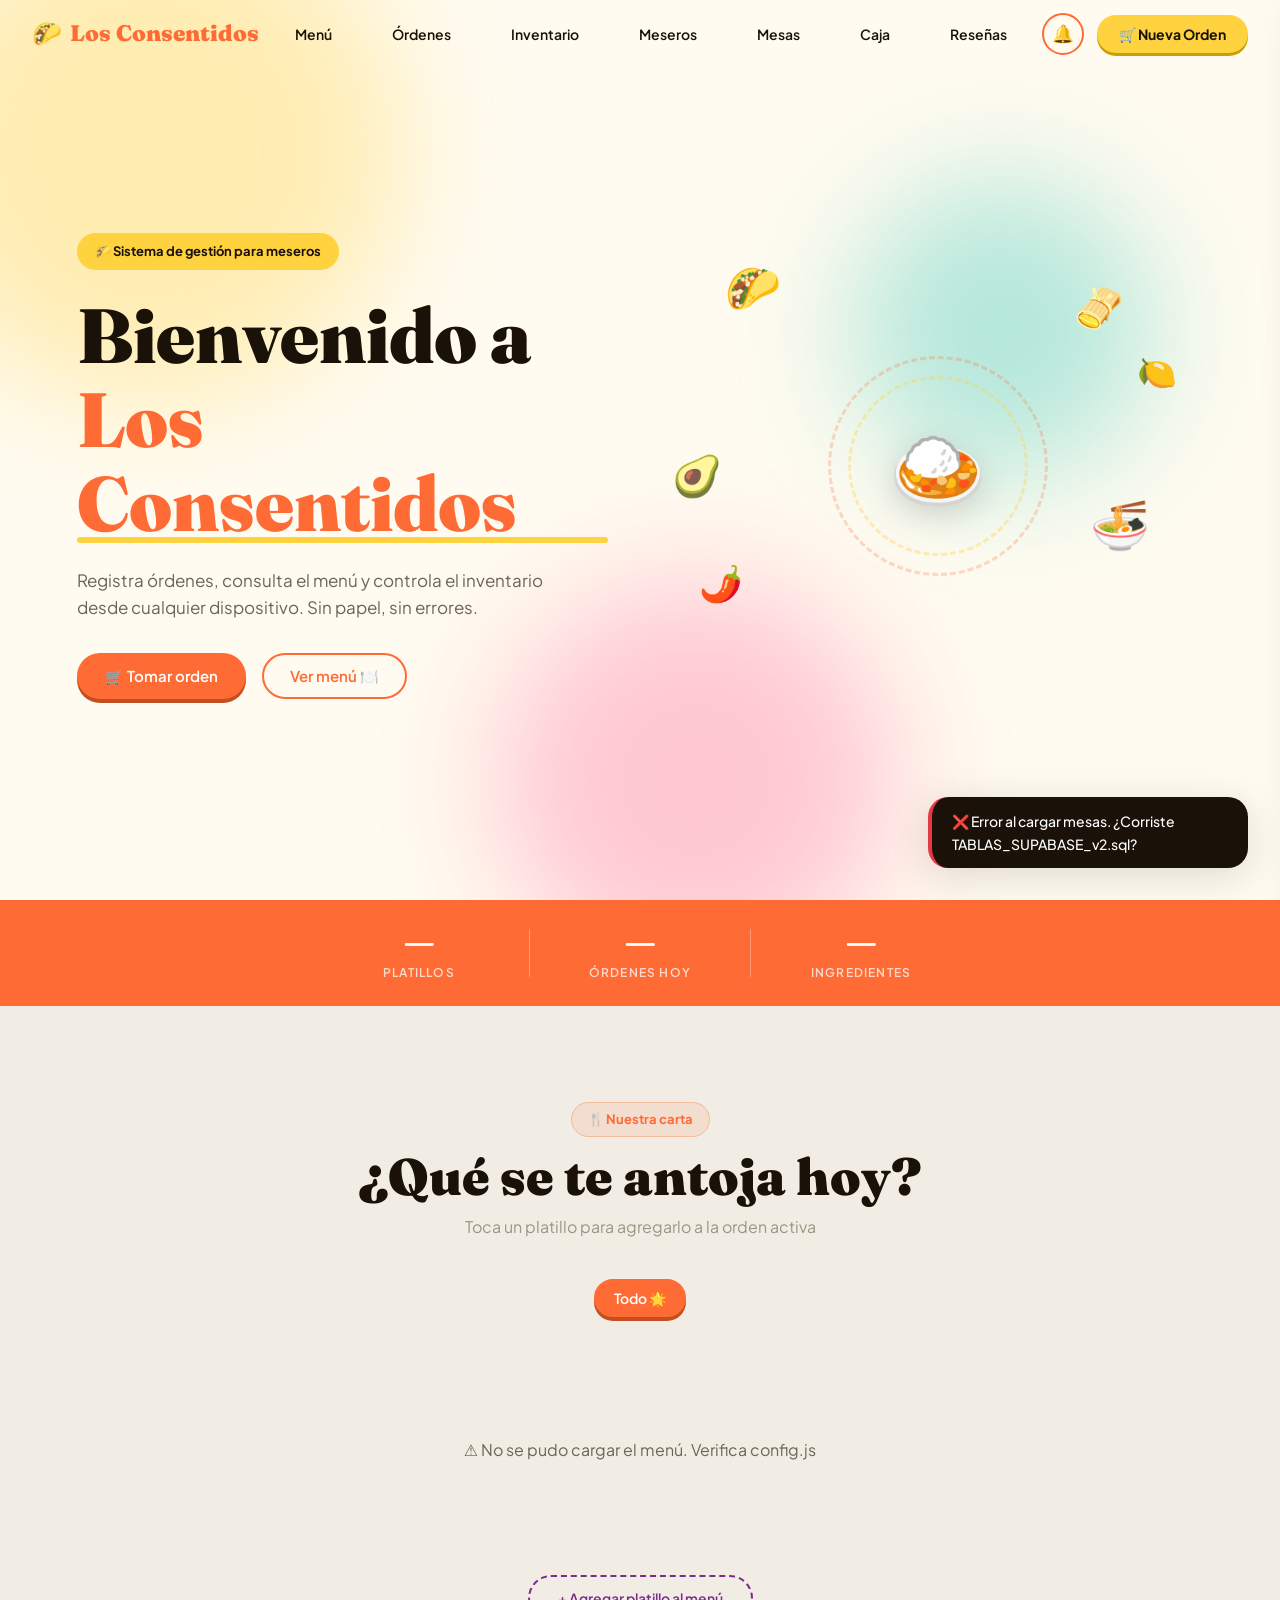
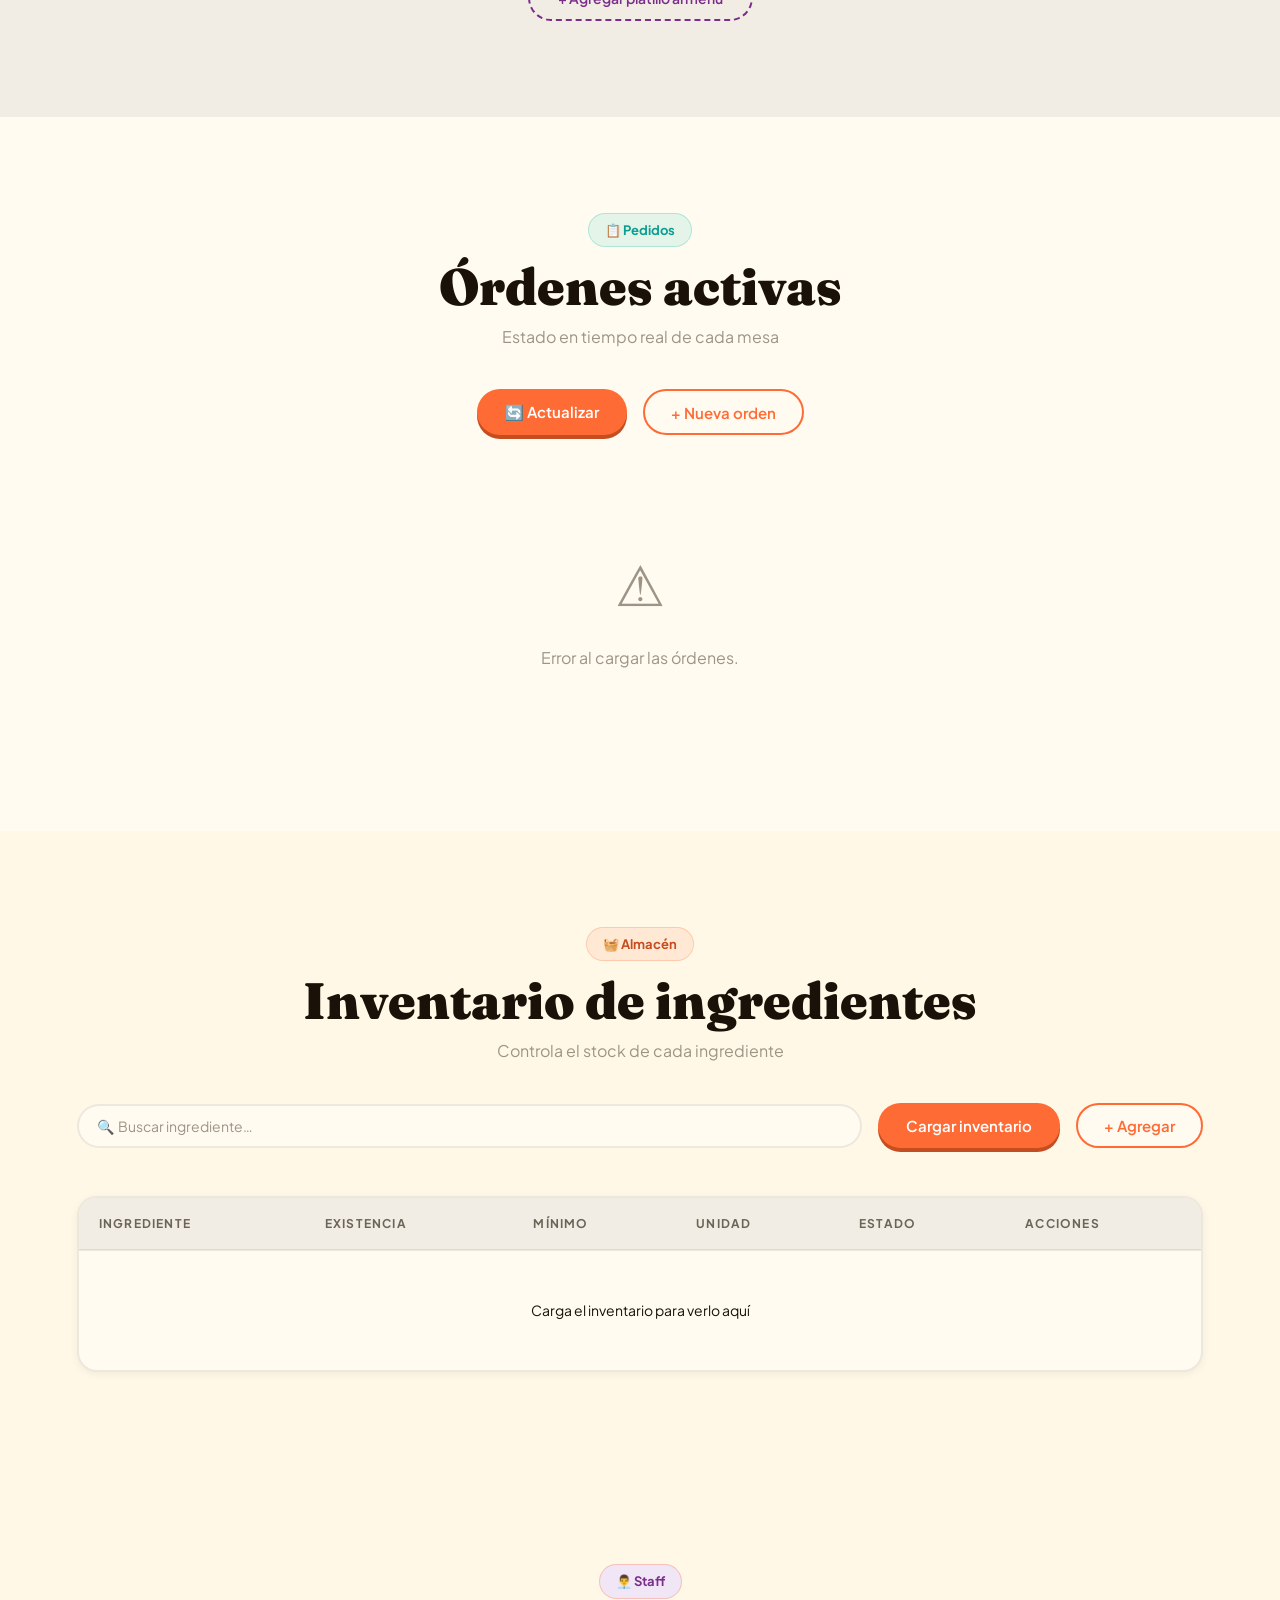
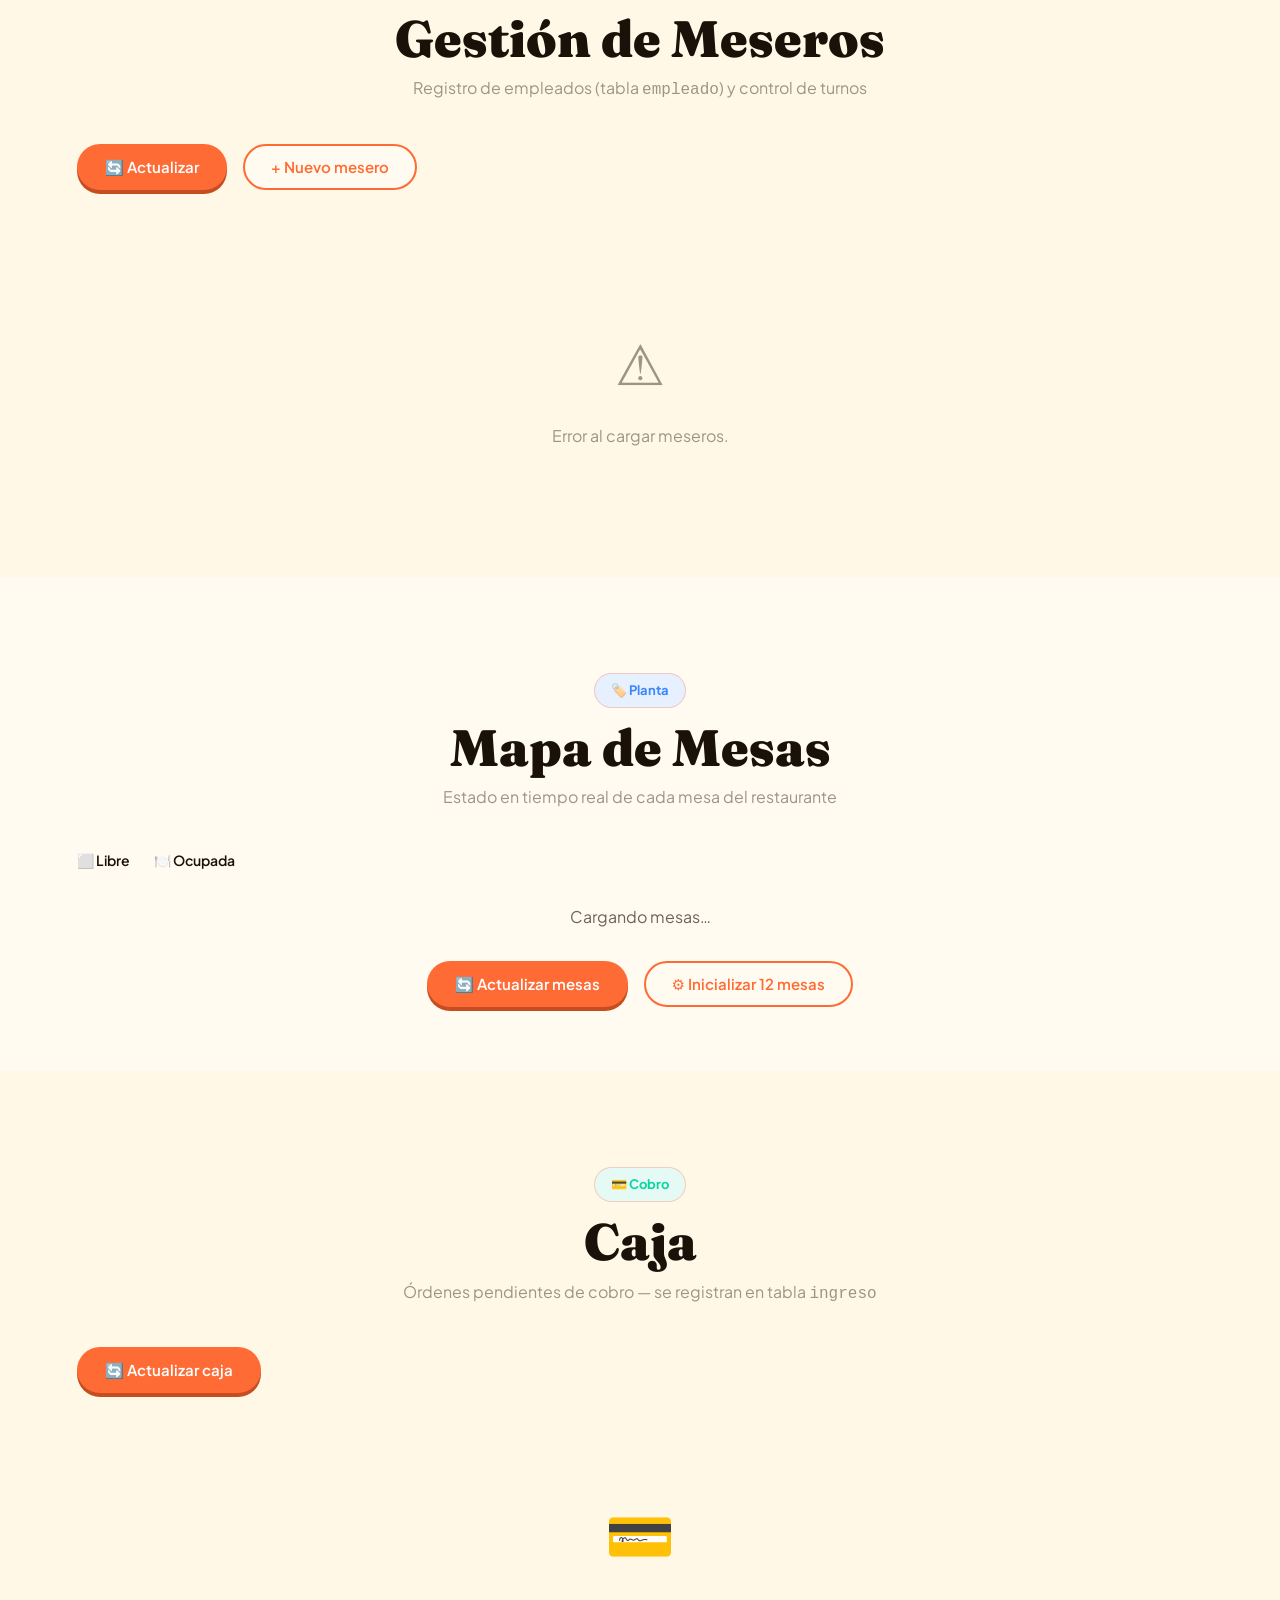
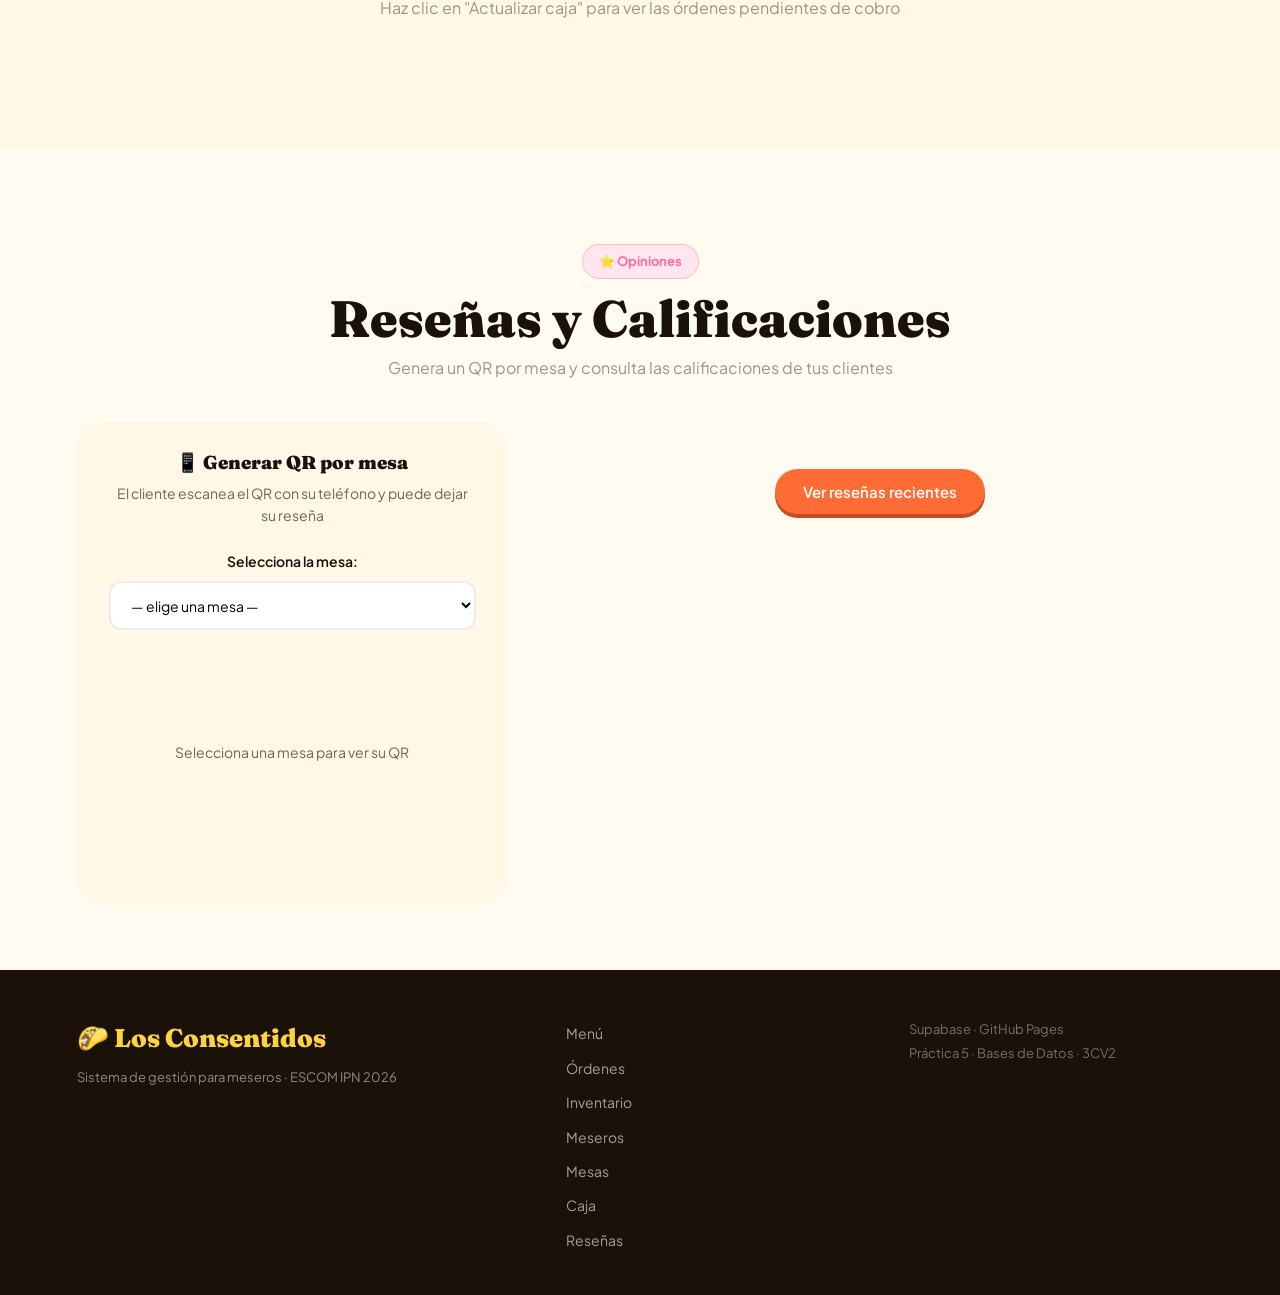
==== commit 47712ee8: "Compatibilidad Actualizacion para compatibilidad" ====
--- a/index.html
+++ b/index.html
@@ -169,11 +169,11 @@
     <div class="section-header">
       <div class="section-pill purple">👨‍💼 Staff</div>
       <h2>Gestión de Meseros</h2>
-      <p class="section-sub">Registro de empleados y control de turnos</p>
+      <p class="section-sub">Registro de empleados (tabla <code>empleado</code>) y control de turnos</p>
     </div>
     <div class="meseros-controls">
       <button class="btn-primary" onclick="loadMeseros()">🔄 Actualizar</button>
-      <button class="btn-secondary" onclick="openModal('modalMesero')">+ Nuevo mesero</button>
+      <button class="btn-secondary" onclick="openModal('modalMesero');cargarRolesEnModal()">+ Nuevo mesero</button>
     </div>
     <div class="meseros-stats" id="mesesStats"></div>
     <div class="meseros-grid" id="mesesGrid">
@@ -209,7 +209,7 @@
     <div class="section-header">
       <div class="section-pill green">💳 Cobro</div>
       <h2>Caja</h2>
-      <p class="section-sub">Órdenes servidas listas para cobrar</p>
+      <p class="section-sub">Órdenes pendientes de cobro — se registran en tabla <code>ingreso</code></p>
     </div>
     <div class="caja-controls">
       <button class="btn-primary" onclick="loadCaja()">🔄 Actualizar caja</button>
@@ -277,6 +277,8 @@
 
   <!-- ═══════════════════════════════════════════
        MODAL — NUEVA ORDEN
+       Cambio: selector de empleado (DDL: empleado.id)
+       en lugar de campo numérico libre
   ═══════════════════════════════════════════ -->
   <div class="modal-overlay" id="modalOrden" onclick="closeModalOutside(event,'modalOrden')">
     <div class="modal modal-lg">
@@ -286,13 +288,13 @@
       <div class="orden-layout">
         <div class="orden-col-left">
           <div class="orden-meta">
+            <!-- DDL: orden.empleado es FK a empleado.id — usamos select -->
             <div class="meta-field">
-              <label>Mesa número</label>
-              <input type="number" id="ord-mesa" placeholder="Ej. 3" min="1" max="20"/>
-            </div>
-            <div class="meta-field">
-              <label>Número de empleado</label>
-              <input type="number" id="ord-empleado" placeholder="Ej. 1" min="1"/>
+              <label>Empleado (mesero)</label>
+              <select id="ord-empleado-sel"
+                      style="width:100%;padding:0.75rem 1rem;border:2px solid var(--border);border-radius:var(--r-md);font-family:var(--font-body);font-size:14px;background:var(--crema)">
+                <option value="">— Selecciona empleado —</option>
+              </select>
             </div>
           </div>
           <div class="carrito-section">
@@ -320,7 +322,7 @@
       </div>
       <div class="modal-footer">
         <button class="btn-cancel" onclick="closeModal('modalOrden')">Cancelar</button>
-        <button class="btn-confirm" onclick="crearOrden()">Enviar orden ✓</button>
+        <button class="btn-confirm" onclick="crearOrdenDesdeModal()">Enviar orden ✓</button>
       </div>
     </div>
   </div>
@@ -334,6 +336,7 @@
       <div class="modal-body">
         <label>Nombre del platillo</label>
         <input type="text" id="plat-nombre" placeholder="Ej. Tacos de canasta"/>
+        <!-- DDL: categorias.id -->
         <label>Categoría</label>
         <select id="plat-cat">
           <option value="" disabled selected>Cargando…</option>
@@ -348,7 +351,9 @@
     </div>
   </div>
 
-  <!-- MODAL — NUEVO INGREDIENTE -->
+  <!-- MODAL — NUEVO INGREDIENTE
+       DDL: ingredientes (catálogo) + inventario (entradas)
+       El campo "existencia" aquí es la entrada inicial al inventario -->
   <div class="modal-overlay" id="modalIngrediente" onclick="closeModalOutside(event,'modalIngrediente')">
     <div class="modal">
       <button class="modal-close" onclick="closeModal('modalIngrediente')">✕</button>
@@ -357,9 +362,9 @@
       <div class="modal-body">
         <label>Nombre</label>
         <input type="text" id="ing-nombre" placeholder="Ej. Tomate Bola"/>
-        <label>Existencia inicial</label>
+        <label>Stock inicial (cantidad en inventario)</label>
         <input type="number" id="ing-existencia" placeholder="0" min="0"/>
-        <label>Cantidad mínima</label>
+        <label>Cantidad mínima de alerta</label>
         <input type="number" id="ing-minimo" placeholder="0" min="0"/>
         <label>Unidad</label>
         <select id="ing-unidad">
@@ -375,17 +380,25 @@
     </div>
   </div>
 
-  <!-- MODAL — NUEVO MESERO -->
+  <!-- MODAL — NUEVO MESERO
+       DDL: tabla "empleado" — requiere nombre, paterno, telefono, rol
+       Se añadió turno como columna extra (ver TABLAS_SUPABASE_v2.sql) -->
   <div class="modal-overlay" id="modalMesero" onclick="closeModalOutside(event,'modalMesero')">
     <div class="modal">
       <button class="modal-close" onclick="closeModal('modalMesero')">✕</button>
       <div class="modal-icon">👨‍💼</div>
       <h3 class="modal-title">Nuevo mesero</h3>
       <div class="modal-body">
-        <label>Nombre completo</label>
-        <input type="text" id="mes-nombre" placeholder="Ej. Juan Pérez"/>
-        <label>Número de empleado</label>
-        <input type="number" id="mes-numero" placeholder="Ej. 12" min="1"/>
+        <label>Nombre(s)</label>
+        <input type="text" id="mes-nombre" placeholder="Ej. Juan"/>
+        <label>Apellido paterno</label>
+        <input type="text" id="mes-paterno" placeholder="Ej. Pérez"/>
+        <label>Teléfono (10 dígitos)</label>
+        <input type="tel" id="mes-telefono" placeholder="5512345678" maxlength="10"/>
+        <label>Rol</label>
+        <select id="mes-rol">
+          <option value="">Cargando roles…</option>
+        </select>
         <label>Turno</label>
         <select id="mes-turno">
           <option value="Mañana">🌅 Mañana</option>
@@ -417,12 +430,12 @@
     </div>
   </div>
 
-  <!-- MODAL — PAGO -->
+  <!-- MODAL — PAGO (guarda en tabla "ingreso" del DDL) -->
   <div class="modal-overlay" id="modalPago" onclick="closeModalOutside(event,'modalPago')">
     <div class="modal">
       <button class="modal-close" onclick="closeModal('modalPago')">✕</button>
       <div class="modal-icon">💳</div>
-      <h3 class="modal-title">Registrar pago</h3>
+      <h3 class="modal-title">Registrar cobro</h3>
       <div class="modal-body">
         <div style="text-align:center;margin-bottom:1rem">
           <div style="font-size:2rem;font-family:var(--font-display);font-weight:900;color:var(--naranja)" id="pagoTotal">$0.00</div>
@@ -445,7 +458,7 @@
       </div>
       <div class="modal-footer">
         <button class="btn-cancel" onclick="closeModal('modalPago')">Cancelar</button>
-        <button class="btn-confirm" onclick="procesarPago()">Confirmar pago ✓</button>
+        <button class="btn-confirm" onclick="procesarPago()">Confirmar cobro ✓</button>
       </div>
     </div>
   </div>
@@ -478,7 +491,7 @@
     </div>
   </div>
 
-  <!-- RESEÑA PÚBLICA (cliente que escanea el QR) -->
+  <!-- RESEÑA PÚBLICA (cuando cliente escanea el QR) -->
   <div id="resenaPublicaOverlay" class="resena-publica-overlay" style="display:none">
     <div class="resena-publica-card">
       <div style="font-size:3rem">🌮</div>
@@ -500,6 +513,21 @@
   <div class="toast" id="toast"></div>
 
   <script src="config.js"></script>
+  <script>
+    /* ── Wrapper para crearOrden usando el selector de empleado ── */
+    function crearOrdenDesdeModal() {
+      const sel = document.getElementById('ord-empleado-sel');
+      // Redirigir al id correcto que lee crearOrden()
+      const hidden = document.getElementById('ord-empleado') || (() => {
+        const el = document.createElement('input');
+        el.type = 'hidden'; el.id = 'ord-empleado';
+        document.body.appendChild(el);
+        return el;
+      })();
+      hidden.value = sel.value;
+      crearOrden();
+    }
+  </script>
   <script src="app.js"></script>
 </body>
 </html>
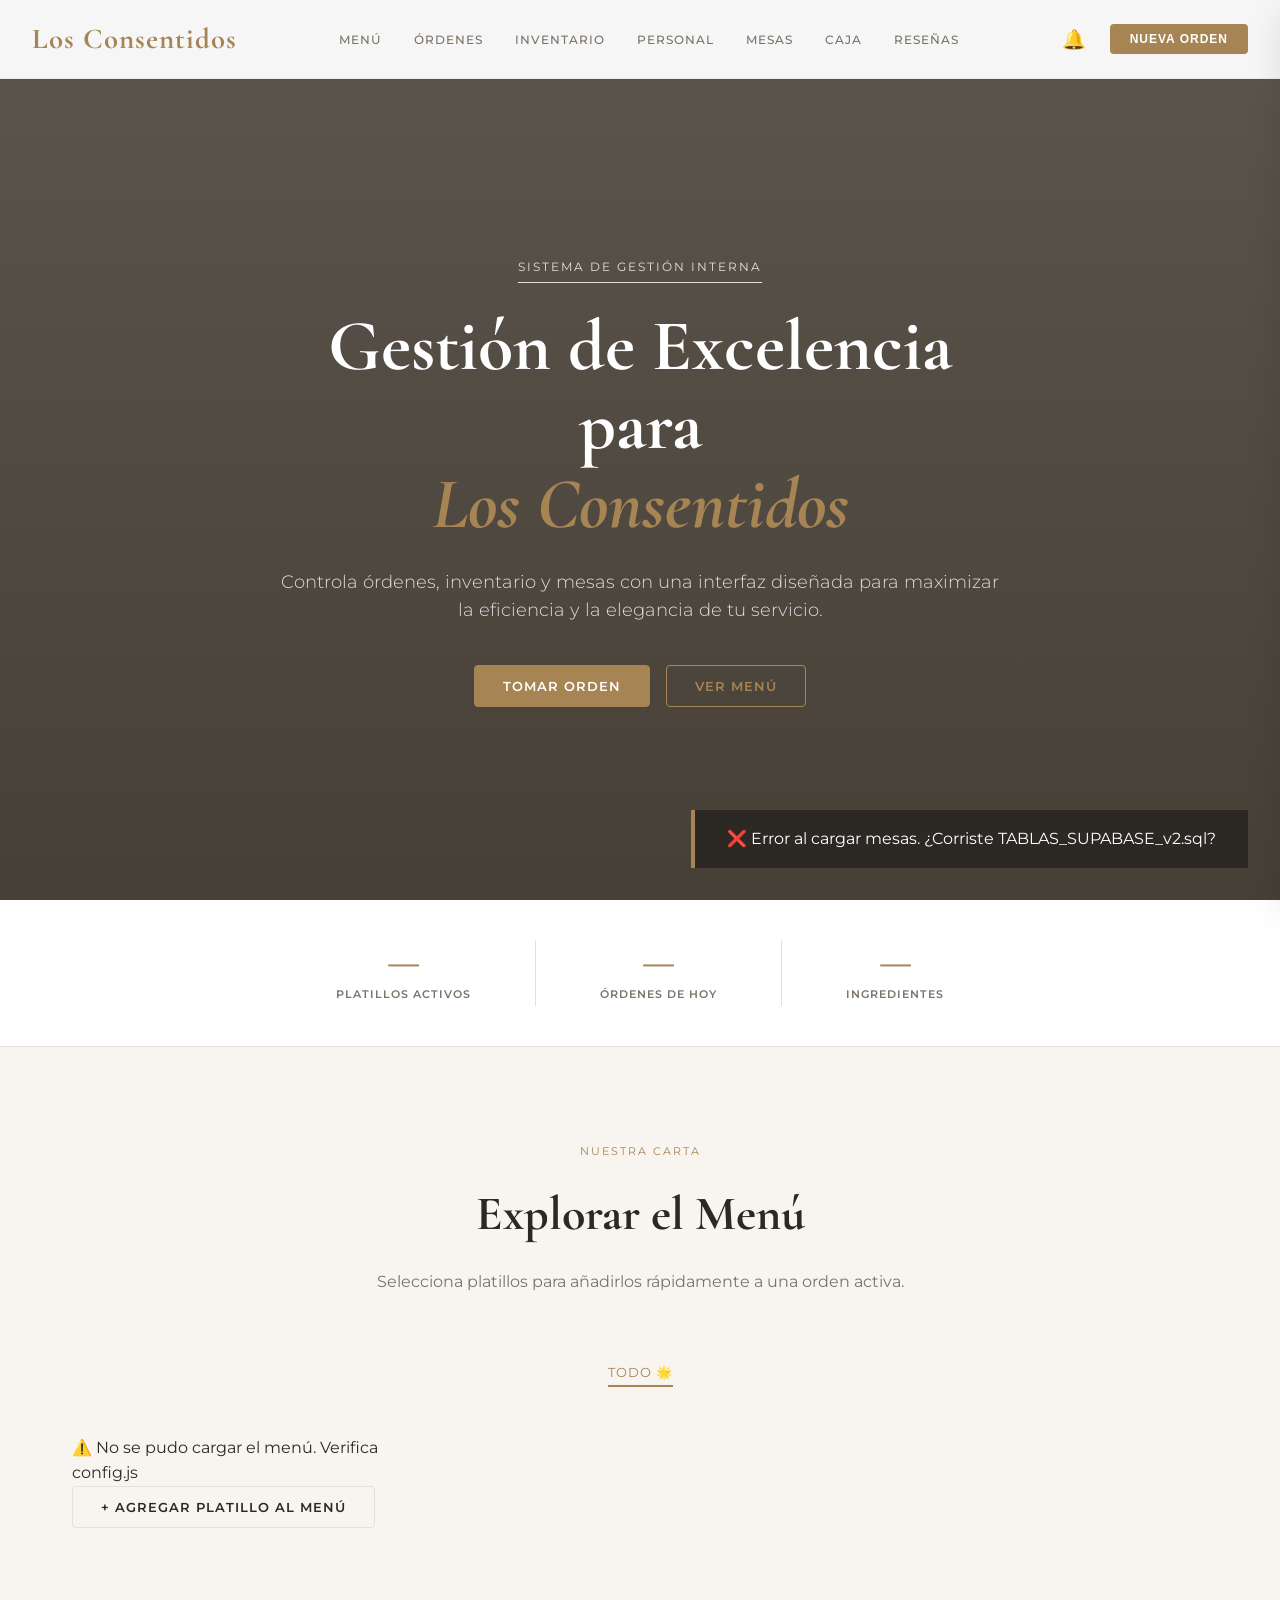
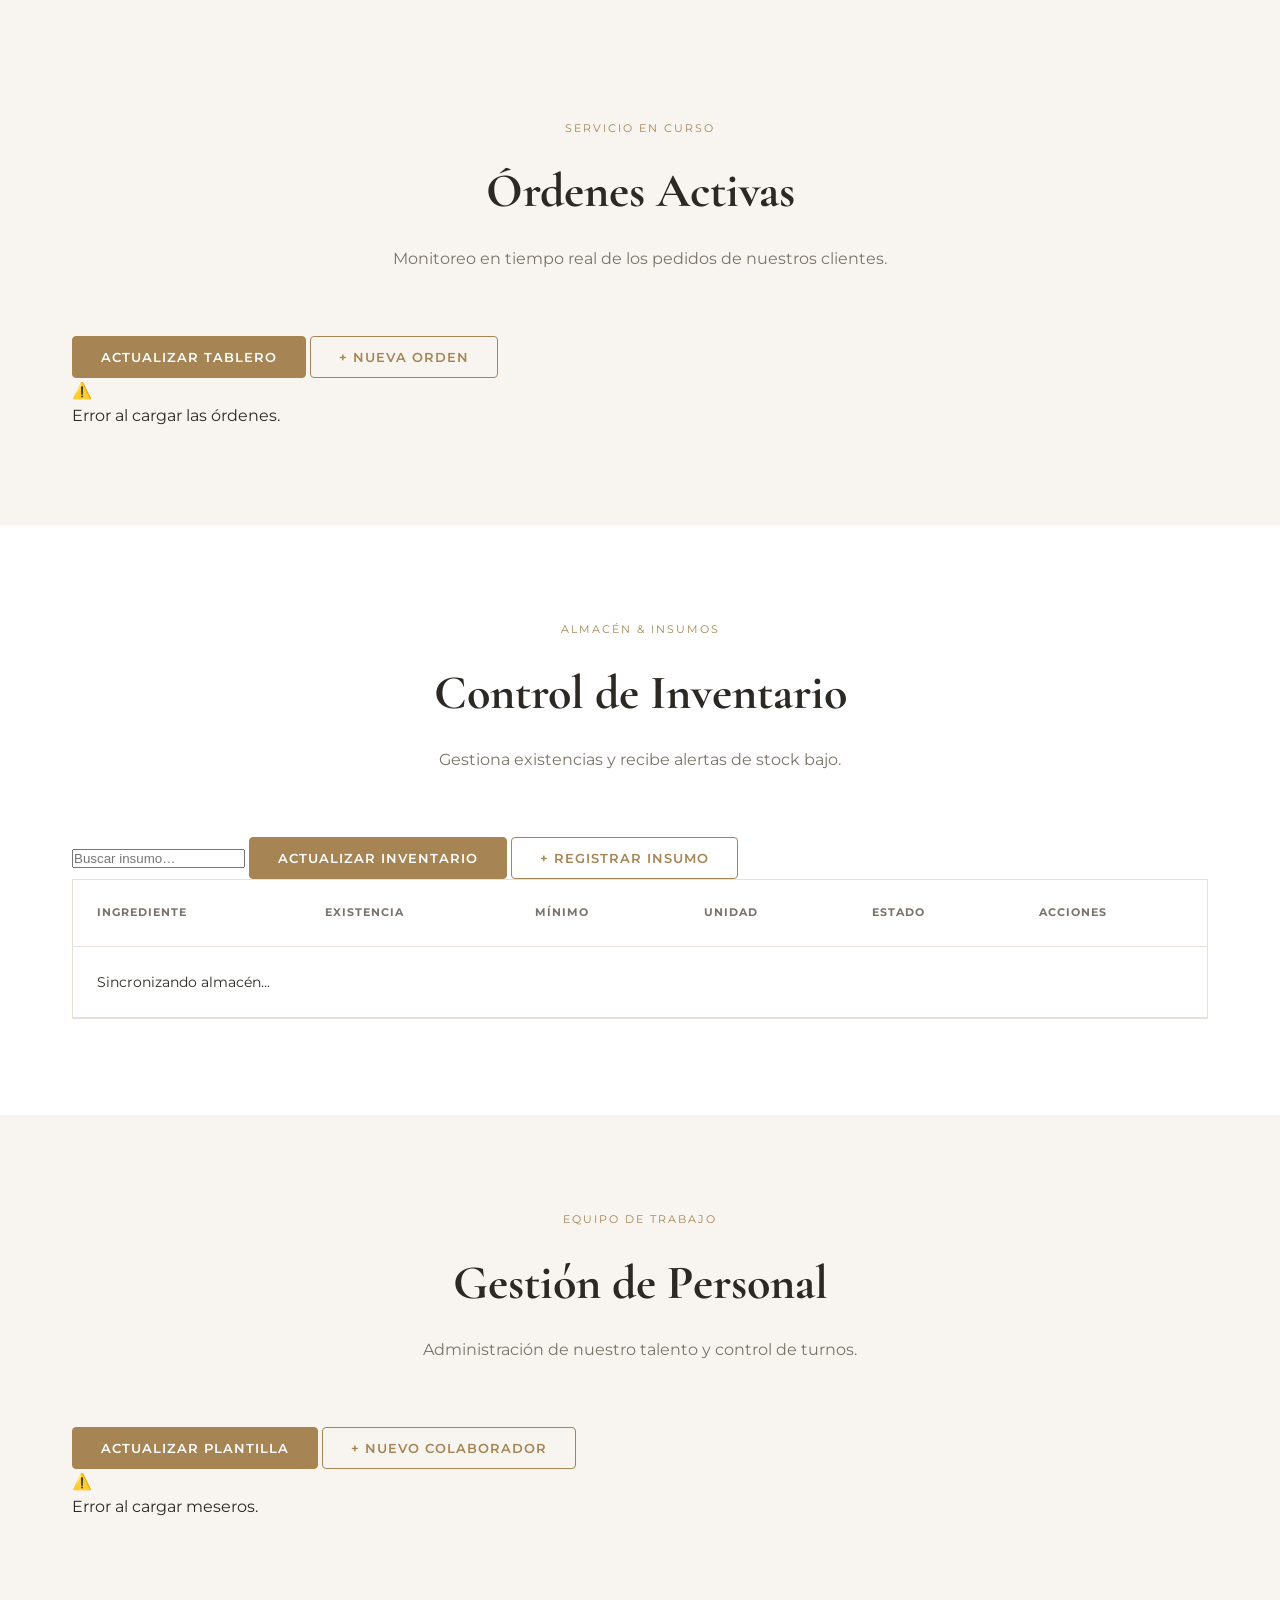
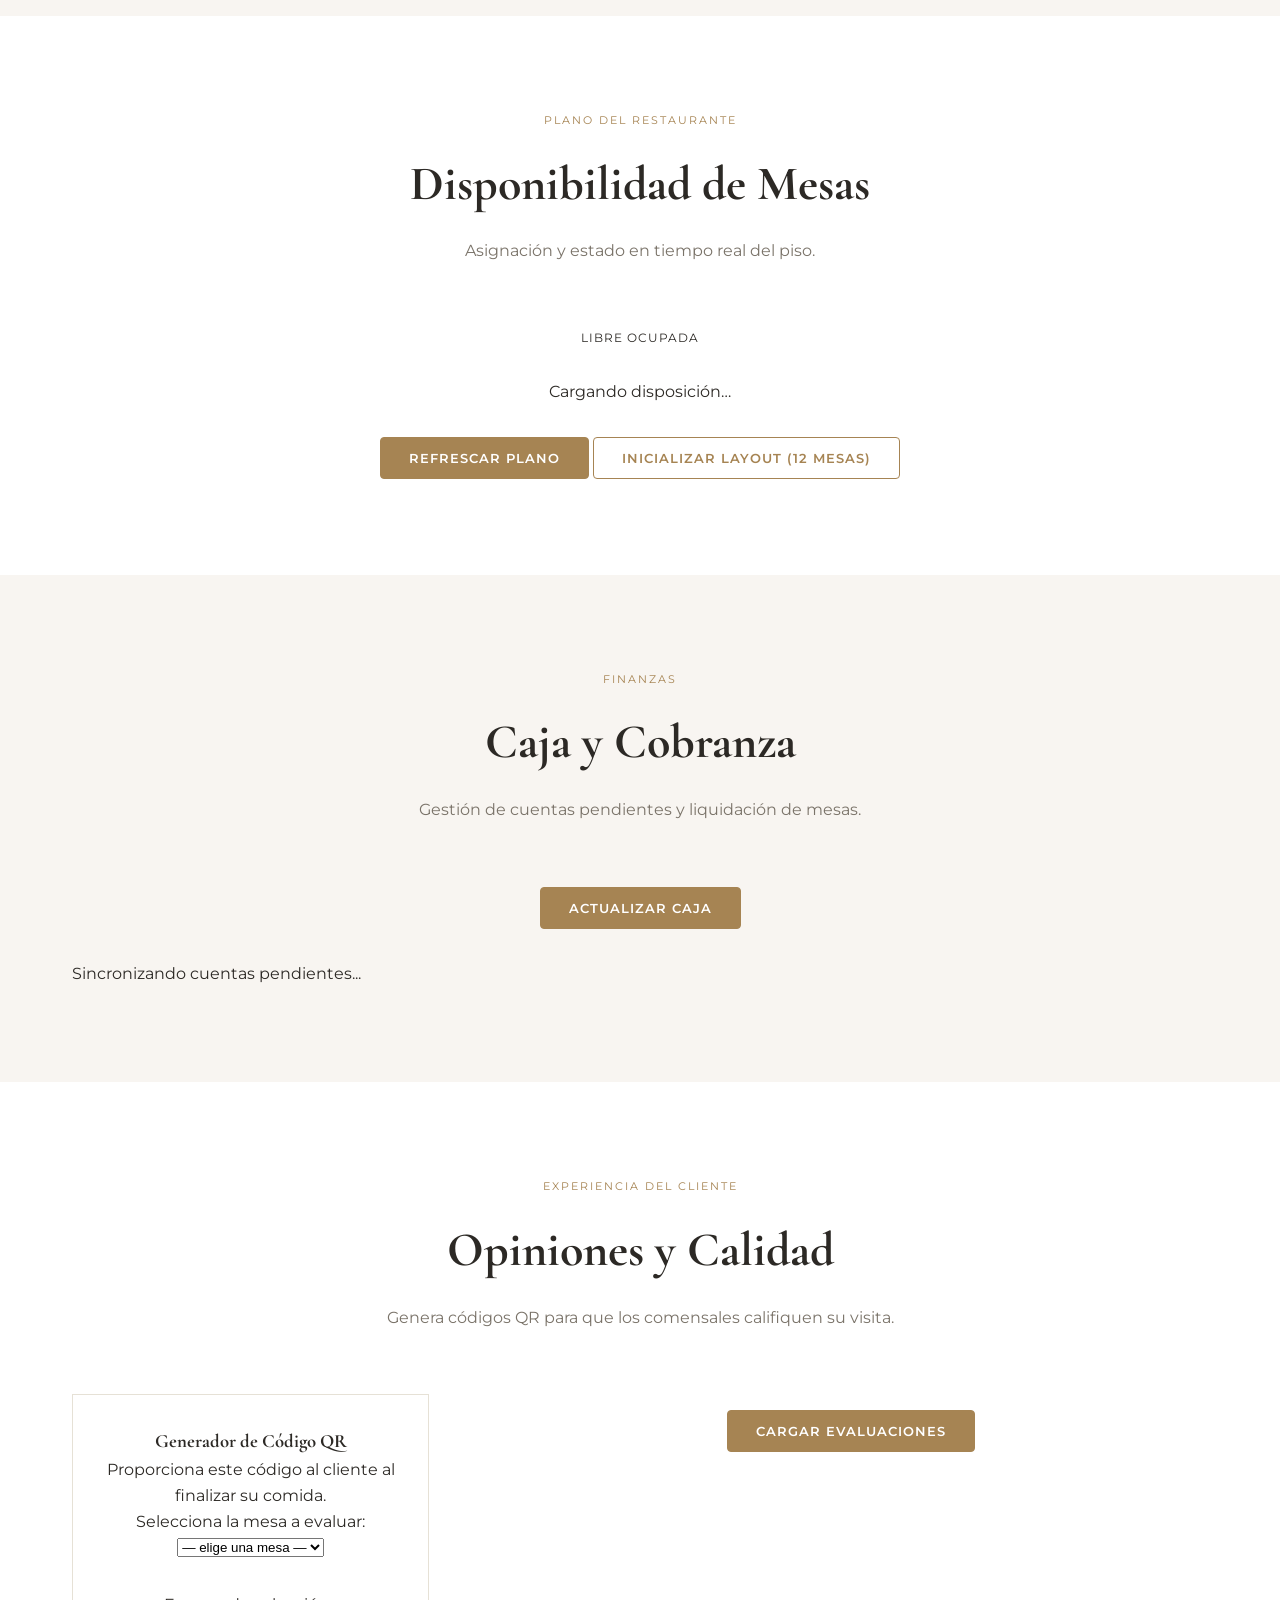
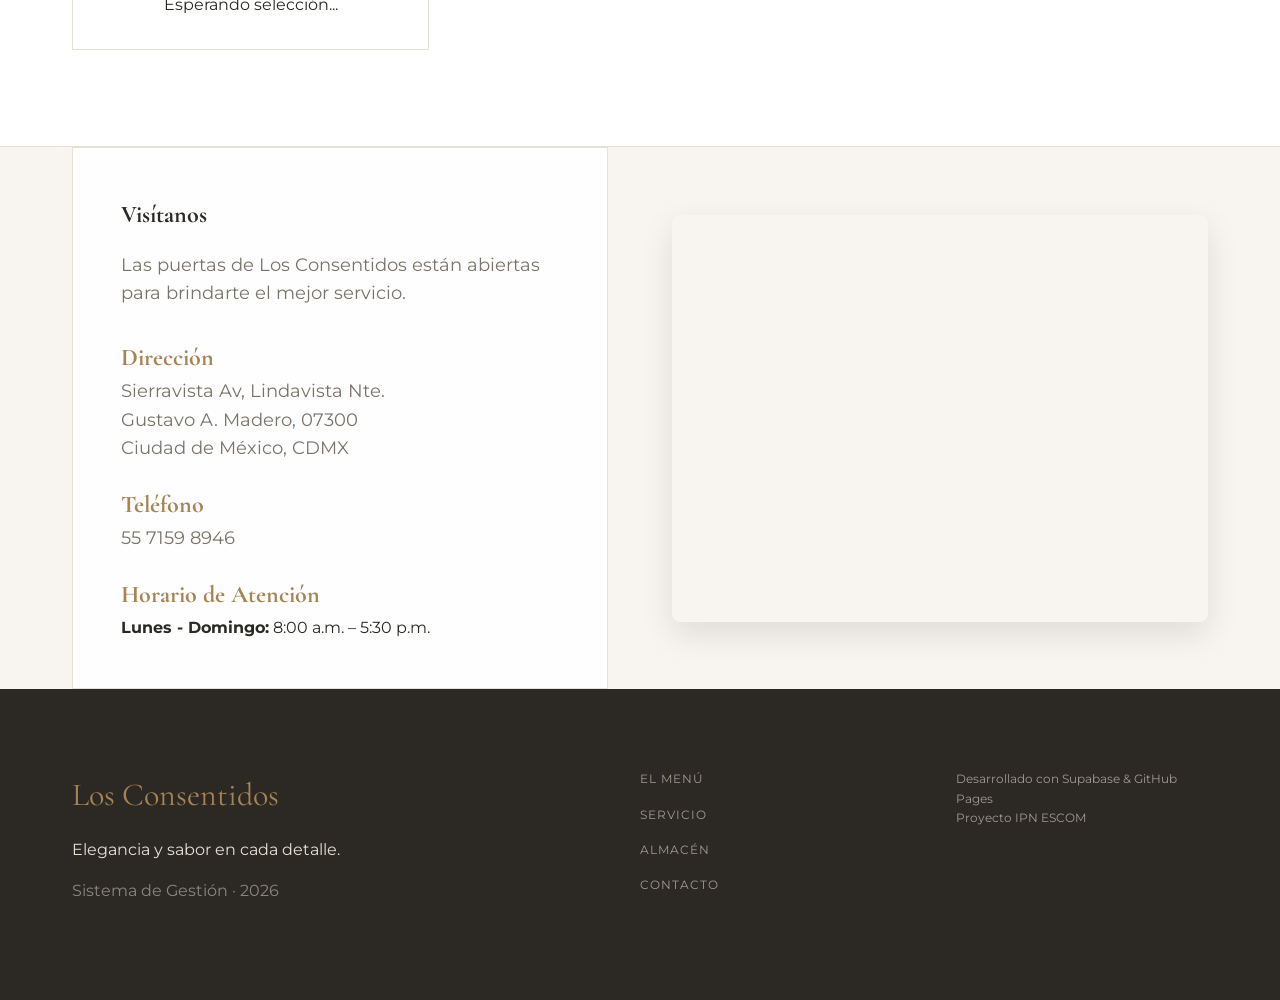
==== commit 10d0045b: "Cambio de estilo css y html" ====
--- a/index.html
+++ b/index.html
@@ -3,87 +3,56 @@
 <head>
   <meta charset="UTF-8"/>
   <meta name="viewport" content="width=device-width, initial-scale=1.0"/>
-  <title>Los Consentidos — Sistema de Meseros</title>
+  <title>Los Consentidos — Sistema de Gestión</title>
   <link rel="preconnect" href="https://fonts.googleapis.com">
-  <link href="https://fonts.googleapis.com/css2?family=Fraunces:ital,wght@0,700;0,900;1,700&family=Plus+Jakarta+Sans:wght@400;500;600;700&display=swap" rel="stylesheet">
+  <link rel="preconnect" href="https://fonts.gstatic.com" crossorigin>
+  <link href="https://fonts.googleapis.com/css2?family=Cormorant+Garamond:wght@600;700&family=Montserrat:wght@300;400;500;600&display=swap" rel="stylesheet">
   <link rel="stylesheet" href="styles.css"/>
-  <link rel="stylesheet" href="styles_extra.css"/>
 </head>
 <body>
 
-  <!-- ═══ NAVBAR ═══ -->
   <nav id="navbar">
     <div class="nav-inner">
-      <a href="#inicio" class="nav-logo">
-        <span class="logo-icon">🌮</span> Los Consentidos
-      </a>
+      <a href="#inicio" class="nav-logo">Los Consentidos</a>
       <ul class="nav-links">
         <li><a href="#menu">Menú</a></li>
         <li><a href="#ordenes">Órdenes</a></li>
         <li><a href="#inventario">Inventario</a></li>
-        <li><a href="#meseros">Meseros</a></li>
+        <li><a href="#meseros">Personal</a></li>
         <li><a href="#mesas">Mesas</a></li>
         <li><a href="#caja">Caja</a></li>
         <li><a href="#resenas">Reseñas</a></li>
       </ul>
-      <div style="display:flex;align-items:center;gap:0.8rem">
+      <div style="display:flex;align-items:center;gap:1.5rem">
         <button class="nav-bell" onclick="toggleNotifPanel()" title="Notificaciones">
           🔔<span class="notif-badge" id="notifBadge" style="display:none">0</span>
         </button>
-        <button class="nav-cta" onclick="openModal('modalOrden')">🛒 Nueva Orden</button>
+        <button class="nav-cta" onclick="openModal('modalOrden')">Nueva Orden</button>
       </div>
     </div>
   </nav>
 
-  <!-- ═══ HERO ═══ -->
-  <section id="inicio" class="hero">
-    <div class="hero-blobs">
-      <div class="blob blob-1"></div>
-      <div class="blob blob-2"></div>
-      <div class="blob blob-3"></div>
-    </div>
+  <section id="inicio" class="hero" style="background-image: linear-gradient(rgba(26, 18, 8, 0.7), rgba(26, 18, 8, 0.8)), url('image_ac002e.jpg'); background-size: cover; background-position: center;">
     <div class="hero-content">
-      <div class="hero-tag">🌮 Sistema de gestión para meseros</div>
-      <h1 class="hero-title">
-        Bienvenido a<br/><span class="title-highlight">Los Consentidos</span>
-      </h1>
-      <p class="hero-desc">
-        Registra órdenes, consulta el menú y controla el inventario desde cualquier dispositivo. Sin papel, sin errores.
-      </p>
+      <div class="hero-tag">Sistema de Gestión Interna</div>
+      <h1 class="hero-title">Gestión de Excelencia para<br/><span class="title-highlight">Los Consentidos</span></h1>
+      <p class="hero-desc">Controla órdenes, inventario y mesas con una interfaz diseñada para maximizar la eficiencia y la elegancia de tu servicio.</p>
       <div class="hero-actions">
-        <button class="btn-primary" onclick="openModal('modalOrden')">
-          🛒 Tomar orden
-        </button>
-        <button class="btn-secondary" onclick="document.getElementById('menu').scrollIntoView({behavior:'smooth'})">
-          Ver menú 🍽️
-        </button>
-      </div>
-    </div>
-    <div class="hero-visual">
-      <div class="emoji-float e1">🌮</div>
-      <div class="emoji-float e2">🫔</div>
-      <div class="emoji-float e3">🌶️</div>
-      <div class="emoji-float e4">🍜</div>
-      <div class="emoji-float e5">🥑</div>
-      <div class="emoji-float e6">🍋</div>
-      <div class="big-plate">
-        <div class="plate-ring r1"></div>
-        <div class="plate-ring r2"></div>
-        <div class="plate-center">🍛</div>
-      </div>
-    </div>
-  </section>
-
-  <!-- ═══ STATS ═══ -->
+        <button class="btn-primary" onclick="openModal('modalOrden')">Tomar Orden</button>
+        <button class="btn-secondary" onclick="document.getElementById('menu').scrollIntoView({behavior:'smooth'})">Ver Menú</button>
+      </div>
+    </div>
+  </section>
+
   <div class="stats-bar">
     <div class="stat-item">
       <span class="stat-num" id="statPlatillos">—</span>
-      <span class="stat-label">Platillos</span>
+      <span class="stat-label">Platillos Activos</span>
     </div>
     <div class="stat-divider"></div>
     <div class="stat-item">
       <span class="stat-num" id="statOrdenes">—</span>
-      <span class="stat-label">Órdenes hoy</span>
+      <span class="stat-label">Órdenes de Hoy</span>
     </div>
     <div class="stat-divider"></div>
     <div class="stat-item">
@@ -92,281 +61,292 @@
     </div>
   </div>
 
-  <!-- ═══ MENÚ ═══ -->
   <section id="menu" class="section-menu">
-    <div class="section-header">
-      <div class="section-pill">🍴 Nuestra carta</div>
-      <h2>¿Qué se te antoja hoy?</h2>
-      <p class="section-sub">Toca un platillo para agregarlo a la orden activa</p>
-    </div>
-    <div class="menu-filters" id="menuFilters"></div>
-    <div class="menu-grid" id="menuGrid">
-      <div class="menu-loading">
-        <div class="spinner"></div>
-        <p>Cargando el menú…</p>
-      </div>
-    </div>
-    <div class="menu-add-wrap">
-      <button class="btn-outline-color" onclick="openModal('modalPlatillo')">
-        + Agregar platillo al menú
-      </button>
-    </div>
-  </section>
-
-  <!-- ═══ ÓRDENES ═══ -->
+    <div class="container">
+      <div class="section-header">
+        <div class="section-pill">Nuestra Carta</div>
+        <h2>Explorar el Menú</h2>
+        <p class="section-sub">Selecciona platillos para añadirlos rápidamente a una orden activa.</p>
+      </div>
+      <div class="menu-filters" id="menuFilters"></div>
+      <div class="menu-grid" id="menuGrid">
+        <div class="menu-loading">
+          <div class="spinner"></div>
+          <p>Cargando exquisiteces…</p>
+        </div>
+      </div>
+      <div class="menu-add-wrap">
+        <button class="btn-outline-color" onclick="openModal('modalPlatillo')">+ Agregar Platillo al Menú</button>
+      </div>
+    </div>
+  </section>
+
   <section id="ordenes" class="section-ordenes">
-    <div class="section-header">
-      <div class="section-pill teal">📋 Pedidos</div>
-      <h2>Órdenes activas</h2>
-      <p class="section-sub">Estado en tiempo real de cada mesa</p>
-    </div>
-    <div class="ordenes-controls">
-      <button class="btn-primary" onclick="loadOrdenes()">🔄 Actualizar</button>
-      <button class="btn-secondary" onclick="openModal('modalOrden')">+ Nueva orden</button>
-    </div>
-    <div class="ordenes-grid" id="ordenesGrid">
-      <div class="empty-state">
-        <span class="empty-icon">📭</span>
-        <p>Haz clic en "Actualizar" para ver los pedidos</p>
-      </div>
-    </div>
-  </section>
-
-  <!-- ═══ INVENTARIO ═══ -->
+    <div class="container">
+      <div class="section-header">
+        <div class="section-pill">Servicio en Curso</div>
+        <h2>Órdenes Activas</h2>
+        <p class="section-sub">Monitoreo en tiempo real de los pedidos de nuestros clientes.</p>
+      </div>
+      <div class="ordenes-controls">
+        <button class="btn-primary" onclick="loadOrdenes()">Actualizar Tablero</button>
+        <button class="btn-secondary" onclick="openModal('modalOrden')">+ Nueva Orden</button>
+      </div>
+      <div class="ordenes-grid" id="ordenesGrid">
+        <div class="empty-state">
+          <p>Haz clic en "Actualizar Tablero" para sincronizar los pedidos.</p>
+        </div>
+      </div>
+    </div>
+  </section>
+
   <section id="inventario" class="section-inventario">
-    <div class="section-header">
-      <div class="section-pill orange">🧺 Almacén</div>
-      <h2>Inventario de ingredientes</h2>
-      <p class="section-sub">Controla el stock de cada ingrediente</p>
-    </div>
-    <div class="inv-controls">
-      <input type="text" id="invSearch" placeholder="🔍  Buscar ingrediente…" oninput="filterInventario(this.value)"/>
-      <button class="btn-primary" onclick="loadInventario()">Cargar inventario</button>
-      <button class="btn-secondary" onclick="openModal('modalIngrediente')">+ Agregar</button>
-    </div>
-    <div class="stock-alerts" id="stockAlerts"></div>
-    <div class="inv-table-wrap">
-      <table class="inv-table" id="invTable">
-        <thead>
-          <tr>
-            <th>Ingrediente</th>
-            <th>Existencia</th>
-            <th>Mínimo</th>
-            <th>Unidad</th>
-            <th>Estado</th>
-            <th>Acciones</th>
-          </tr>
-        </thead>
-        <tbody id="invBody">
-          <tr><td colspan="6" class="table-empty">Carga el inventario para verlo aquí</td></tr>
-        </tbody>
-      </table>
-    </div>
-  </section>
-
-  <!-- ═══ MESEROS ═══ -->
+    <div class="container">
+      <div class="section-header">
+        <div class="section-pill">Almacén & Insumos</div>
+        <h2>Control de Inventario</h2>
+        <p class="section-sub">Gestiona existencias y recibe alertas de stock bajo.</p>
+      </div>
+      <div class="inv-controls">
+        <input type="text" id="invSearch" placeholder="Buscar insumo…" oninput="filterInventario(this.value)"/>
+        <button class="btn-primary" onclick="loadInventario()">Actualizar Inventario</button>
+        <button class="btn-secondary" onclick="openModal('modalIngrediente')">+ Registrar Insumo</button>
+      </div>
+      <div class="stock-alerts" id="stockAlerts"></div>
+      <div class="inv-table-wrap">
+        <table class="inv-table" id="invTable">
+          <thead>
+            <tr>
+              <th>Ingrediente</th>
+              <th>Existencia</th>
+              <th>Mínimo</th>
+              <th>Unidad</th>
+              <th>Estado</th>
+              <th>Acciones</th>
+            </tr>
+          </thead>
+          <tbody id="invBody">
+            <tr><td colspan="6" class="table-empty">Sincronizando almacén...</td></tr>
+          </tbody>
+        </table>
+      </div>
+    </div>
+  </section>
+
   <section id="meseros" class="section-meseros">
-    <div class="section-header">
-      <div class="section-pill purple">👨‍💼 Staff</div>
-      <h2>Gestión de Meseros</h2>
-      <p class="section-sub">Registro de empleados (tabla <code>empleado</code>) y control de turnos</p>
-    </div>
-    <div class="meseros-controls">
-      <button class="btn-primary" onclick="loadMeseros()">🔄 Actualizar</button>
-      <button class="btn-secondary" onclick="openModal('modalMesero');cargarRolesEnModal()">+ Nuevo mesero</button>
-    </div>
-    <div class="meseros-stats" id="mesesStats"></div>
-    <div class="meseros-grid" id="mesesGrid">
-      <div class="empty-state">
-        <span class="empty-icon">👨‍💼</span>
-        <p>Haz clic en "Actualizar" para ver los meseros</p>
-      </div>
-    </div>
-  </section>
-
-  <!-- ═══ MESAS ═══ -->
+    <div class="container">
+      <div class="section-header">
+        <div class="section-pill">Equipo de Trabajo</div>
+        <h2>Gestión de Personal</h2>
+        <p class="section-sub">Administración de nuestro talento y control de turnos.</p>
+      </div>
+      <div class="meseros-controls">
+        <button class="btn-primary" onclick="loadMeseros()">Actualizar Plantilla</button>
+        <button class="btn-secondary" onclick="openModal('modalMesero');cargarRolesEnModal()">+ Nuevo Colaborador</button>
+      </div>
+      <div class="meseros-stats" id="mesesStats"></div>
+      <div class="meseros-grid" id="mesesGrid">
+        <div class="empty-state">
+          <p>Sincronizando plantilla...</p>
+        </div>
+      </div>
+    </div>
+  </section>
+
   <section id="mesas" class="section-mesas">
-    <div class="section-header">
-      <div class="section-pill blue">🏷️ Planta</div>
-      <h2>Mapa de Mesas</h2>
-      <p class="section-sub">Estado en tiempo real de cada mesa del restaurante</p>
-    </div>
-    <div class="mesas-leyenda">
-      <span class="leyenda-item libre">⬜ Libre</span>
-      <span class="leyenda-item ocupada">🍽️ Ocupada</span>
-    </div>
-    <div class="mapa-mesas" id="mapaMesas">
-      <p style="grid-column:1/-1;text-align:center;color:var(--gris)">Cargando mesas…</p>
-    </div>
-    <div class="mesas-controls">
-      <button class="btn-primary" onclick="loadMesas()">🔄 Actualizar mesas</button>
-      <button class="btn-secondary" onclick="inicializarMesas()">⚙️ Inicializar 12 mesas</button>
-    </div>
-  </section>
-
-  <!-- ═══ CAJA ═══ -->
+    <div class="container">
+      <div class="section-header">
+        <div class="section-pill">Plano del Restaurante</div>
+        <h2>Disponibilidad de Mesas</h2>
+        <p class="section-sub">Asignación y estado en tiempo real del piso.</p>
+      </div>
+      <div class="mesas-leyenda">
+        <span class="leyenda-item libre">Libre</span>
+        <span class="leyenda-item ocupada">Ocupada</span>
+      </div>
+      <div class="mapa-mesas" id="mapaMesas">
+        <p style="grid-column:1/-1;text-align:center;">Cargando disposición…</p>
+      </div>
+      <div class="mesas-controls" style="text-align:center; margin-top:2rem;">
+        <button class="btn-primary" onclick="loadMesas()">Refrescar Plano</button>
+        <button class="btn-secondary" onclick="inicializarMesas()">Inicializar Layout (12 Mesas)</button>
+      </div>
+    </div>
+  </section>
+
   <section id="caja" class="section-caja">
-    <div class="section-header">
-      <div class="section-pill green">💳 Cobro</div>
-      <h2>Caja</h2>
-      <p class="section-sub">Órdenes pendientes de cobro — se registran en tabla <code>ingreso</code></p>
-    </div>
-    <div class="caja-controls">
-      <button class="btn-primary" onclick="loadCaja()">🔄 Actualizar caja</button>
-    </div>
-    <div class="caja-grid" id="cajaGrid">
-      <div class="empty-state">
-        <span class="empty-icon">💳</span>
-        <p>Haz clic en "Actualizar caja" para ver las órdenes pendientes de cobro</p>
-      </div>
-    </div>
-  </section>
-
-  <!-- ═══ RESEÑAS ═══ -->
+    <div class="container">
+      <div class="section-header">
+        <div class="section-pill">Finanzas</div>
+        <h2>Caja y Cobranza</h2>
+        <p class="section-sub">Gestión de cuentas pendientes y liquidación de mesas.</p>
+      </div>
+      <div class="caja-controls" style="text-align:center; margin-bottom: 2rem;">
+        <button class="btn-primary" onclick="loadCaja()">Actualizar Caja</button>
+      </div>
+      <div class="caja-grid" id="cajaGrid">
+        <div class="empty-state">
+          <p>Sincronizando cuentas pendientes...</p>
+        </div>
+      </div>
+    </div>
+  </section>
+
   <section id="resenas" class="section-resenas">
-    <div class="section-header">
-      <div class="section-pill pink">⭐ Opiniones</div>
-      <h2>Reseñas y Calificaciones</h2>
-      <p class="section-sub">Genera un QR por mesa y consulta las calificaciones de tus clientes</p>
-    </div>
-    <div class="resenas-layout">
-      <div class="qr-panel">
-        <h3>📱 Generar QR por mesa</h3>
-        <p>El cliente escanea el QR con su teléfono y puede dejar su reseña</p>
-        <div class="qr-selector">
-          <label>Selecciona la mesa:</label>
-          <select id="qrMesaSelect" onchange="generarQR(this.value)">
-            <option value="">— elige una mesa —</option>
-          </select>
-        </div>
-        <div id="qrDisplay" class="qr-display">
-          <p class="qr-placeholder">Selecciona una mesa para ver su QR</p>
-        </div>
-      </div>
-      <div class="resenas-panel">
-        <div class="resenas-stats" id="resenasStats"></div>
-        <div class="resenas-lista" id="resenasLista">
-          <button class="btn-primary" onclick="loadResenas()" style="margin:1rem auto;display:block">Ver reseñas recientes</button>
-        </div>
-      </div>
-    </div>
-  </section>
-
-  <!-- ═══ FOOTER ═══ -->
+    <div class="container">
+      <div class="section-header">
+        <div class="section-pill">Experiencia del Cliente</div>
+        <h2>Opiniones y Calidad</h2>
+        <p class="section-sub">Genera códigos QR para que los comensales califiquen su visita.</p>
+      </div>
+      <div class="resenas-layout">
+        <div class="qr-panel">
+          <h3>Generador de Código QR</h3>
+          <p>Proporciona este código al cliente al finalizar su comida.</p>
+          <div class="qr-selector">
+            <label>Selecciona la mesa a evaluar:</label>
+            <select id="qrMesaSelect" onchange="generarQR(this.value)">
+              <option value="">— Elegir mesa —</option>
+            </select>
+          </div>
+          <div id="qrDisplay" class="qr-display">
+            <p class="qr-placeholder">Esperando selección...</p>
+          </div>
+        </div>
+        <div class="resenas-panel">
+          <div class="resenas-stats" id="resenasStats"></div>
+          <div class="resenas-lista" id="resenasLista">
+            <button class="btn-primary" onclick="loadResenas()" style="margin:1rem auto;display:block">Cargar Evaluaciones</button>
+          </div>
+        </div>
+      </div>
+    </div>
+  </section>
+
+  <section id="contacto" class="section-contact" style="background-image: linear-gradient(rgba(248, 245, 241, 0.95), rgba(248, 245, 241, 0.95)), url('image_ac0068.jpg'); background-size: cover; background-position: center; border-top: 1px solid var(--border);">
+    <div class="container contact-container">
+        <div class="contact-info">
+            <h2 class="section-title" style="margin-bottom: 1rem; color: var(--text-color);">Visítanos</h2>
+            <p class="section-sub" style="margin-bottom: 2rem; text-align: left;">Las puertas de Los Consentidos están abiertas para brindarte el mejor servicio.</p>
+            
+            <div style="margin-bottom: 1.5rem;">
+                <strong style="color: var(--accent-color); font-family: var(--heading-font); font-size: 1.5rem; display:block;">Dirección</strong>
+                <p>Sierravista Av, Lindavista Nte.<br>Gustavo A. Madero, 07300<br>Ciudad de México, CDMX</p>
+            </div>
+            
+            <div style="margin-bottom: 1.5rem;">
+                <strong style="color: var(--accent-color); font-family: var(--heading-font); font-size: 1.5rem; display:block;">Teléfono</strong>
+                <p>55 7159 8946</p>
+            </div>
+            
+            <div>
+                <strong style="color: var(--accent-color); font-family: var(--heading-font); font-size: 1.5rem; display:block;">Horario de Atención</strong>
+                <ul style="list-style: none; padding: 0;">
+                    <li><strong>Lunes - Domingo:</strong> 8:00 a.m. – 5:30 p.m.</li>
+                </ul>
+            </div>
+        </div>
+        <div class="contact-map" style="box-shadow: var(--shadow-lg); border-radius: var(--r-md); overflow: hidden;">
+            <iframe src="https://www.google.com/maps/embed?pb=!1m18!1m12!1m3!1d3761.543419985958!2d-99.1352466!3d19.4752538!2m3!1f0!2f0!3f0!3m2!1i1024!2i768!4f13.1!3m3!1m2!1s0x85d1f9746e555555%3A0x678765432!2sSierravista%2C%20Lindavista%2C%20Gustavo%20A.%20Madero%2C%2007300%20Ciudad%20de%20M%C3%A9xico%2C%20CDMX!5e0!3m2!1ses-419!2smx!4v1716000000000!5m2!1ses-419!2smx" width="100%" height="400" style="border:0;" allowfullscreen="" loading="lazy" referrerpolicy="no-referrer-when-downgrade"></iframe>
+        </div>
+    </div>
+  </section>
+
   <footer class="footer">
-    <div class="footer-inner">
+    <div class="container footer-inner">
       <div class="footer-brand">
-        <span class="footer-logo">🌮 Los Consentidos</span>
-        <p>Sistema de gestión para meseros · ESCOM IPN 2026</p>
+        <span class="footer-logo">Los Consentidos</span>
+        <p>Elegancia y sabor en cada detalle.</p>
+        <p style="margin-top:1rem; opacity: 0.5;">Sistema de Gestión · 2026</p>
       </div>
       <div class="footer-links">
-        <a href="#menu">Menú</a>
-        <a href="#ordenes">Órdenes</a>
-        <a href="#inventario">Inventario</a>
-        <a href="#meseros">Meseros</a>
-        <a href="#mesas">Mesas</a>
-        <a href="#caja">Caja</a>
-        <a href="#resenas">Reseñas</a>
+        <a href="#menu">El Menú</a>
+        <a href="#ordenes">Servicio</a>
+        <a href="#inventario">Almacén</a>
+        <a href="#contacto">Contacto</a>
       </div>
       <div class="footer-info">
-        <p>Supabase · GitHub Pages</p>
-        <p>Práctica 5 · Bases de Datos · 3CV2</p>
+        <p>Desarrollado con Supabase & GitHub Pages</p>
+        <p>Proyecto IPN ESCOM</p>
       </div>
     </div>
   </footer>
 
-  <!-- ═══════════════════════════════════════════
-       MODAL — NUEVA ORDEN
-       Cambio: selector de empleado (DDL: empleado.id)
-       en lugar de campo numérico libre
-  ═══════════════════════════════════════════ -->
   <div class="modal-overlay" id="modalOrden" onclick="closeModalOutside(event,'modalOrden')">
     <div class="modal modal-lg">
       <button class="modal-close" onclick="closeModal('modalOrden')">✕</button>
-      <div class="modal-icon">🛒</div>
-      <h3 class="modal-title">Nueva orden</h3>
+      <h3 class="modal-title">Apertura de Orden</h3>
       <div class="orden-layout">
         <div class="orden-col-left">
           <div class="orden-meta">
-            <!-- DDL: orden.empleado es FK a empleado.id — usamos select -->
             <div class="meta-field">
-              <label>Empleado (mesero)</label>
-              <select id="ord-empleado-sel"
-                      style="width:100%;padding:0.75rem 1rem;border:2px solid var(--border);border-radius:var(--r-md);font-family:var(--font-body);font-size:14px;background:var(--crema)">
-                <option value="">— Selecciona empleado —</option>
+              <label>Colaborador Responsable</label>
+              <select id="ord-empleado-sel" style="width:100%;padding:0.75rem 1rem;border:1px solid var(--border);border-radius:var(--r-md);font-family:var(--font-body);font-size:14px;background:#fff">
+                <option value="">— Asignar mesero —</option>
               </select>
             </div>
           </div>
           <div class="carrito-section">
             <div class="carrito-header">
-              <span>🧾 Orden actual</span>
+              <span>Detalle del Consumo</span>
               <button class="btn-limpiar" onclick="limpiarCarrito()">Limpiar</button>
             </div>
             <div id="carritoItems" class="carrito-items">
-              <p class="carrito-empty">Selecciona platillos del menú →</p>
+              <p class="carrito-empty">Selecciona platillos del panel derecho →</p>
             </div>
             <div class="carrito-total">
-              <span>Total:</span>
+              <span>Total Estimado:</span>
               <span id="carritoTotal" class="total-monto">$0.00</span>
             </div>
           </div>
         </div>
         <div class="orden-col-right">
           <div class="platillos-search-wrap">
-            <input type="text" id="platSearch" placeholder="🔍 Buscar platillo…" oninput="filtrarPlatillosOrden(this.value)"/>
+            <input type="text" id="platSearch" placeholder="Buscar platillo por nombre…" oninput="filtrarPlatillosOrden(this.value)"/>
           </div>
           <div id="platillosOrdenList" class="platillos-orden-list">
-            <p class="carrito-empty">Cargando platillos…</p>
-          </div>
-        </div>
-      </div>
-      <div class="modal-footer">
-        <button class="btn-cancel" onclick="closeModal('modalOrden')">Cancelar</button>
-        <button class="btn-confirm" onclick="crearOrdenDesdeModal()">Enviar orden ✓</button>
-      </div>
-    </div>
-  </div>
-
-  <!-- MODAL — NUEVO PLATILLO -->
+            <p class="carrito-empty">Sincronizando carta…</p>
+          </div>
+        </div>
+      </div>
+      <div class="modal-footer">
+        <button class="btn-cancel" onclick="closeModal('modalOrden')">Descartar</button>
+        <button class="btn-confirm" onclick="crearOrdenDesdeModal()">Confirmar Orden</button>
+      </div>
+    </div>
+  </div>
+
   <div class="modal-overlay" id="modalPlatillo" onclick="closeModalOutside(event,'modalPlatillo')">
     <div class="modal">
       <button class="modal-close" onclick="closeModal('modalPlatillo')">✕</button>
-      <div class="modal-icon">🍽️</div>
-      <h3 class="modal-title">Nuevo platillo</h3>
+      <h3 class="modal-title">Registrar Platillo</h3>
       <div class="modal-body">
-        <label>Nombre del platillo</label>
-        <input type="text" id="plat-nombre" placeholder="Ej. Tacos de canasta"/>
-        <!-- DDL: categorias.id -->
+        <label>Nombre del Platillo</label>
+        <input type="text" id="plat-nombre" placeholder="Ej. Lomo al Horno"/>
         <label>Categoría</label>
-        <select id="plat-cat">
-          <option value="" disabled selected>Cargando…</option>
-        </select>
-        <label>Precio (MXN)</label>
+        <select id="plat-cat"><option value="" disabled selected>Cargando…</option></select>
+        <label>Precio de Venta (MXN)</label>
         <input type="number" id="plat-precio" placeholder="0.00" min="0" step="0.50"/>
       </div>
       <div class="modal-footer">
         <button class="btn-cancel" onclick="closeModal('modalPlatillo')">Cancelar</button>
-        <button class="btn-confirm" onclick="crearPlatillo()">Guardar ✓</button>
-      </div>
-    </div>
-  </div>
-
-  <!-- MODAL — NUEVO INGREDIENTE
-       DDL: ingredientes (catálogo) + inventario (entradas)
-       El campo "existencia" aquí es la entrada inicial al inventario -->
+        <button class="btn-confirm" onclick="crearPlatillo()">Guardar Cambios</button>
+      </div>
+    </div>
+  </div>
+
   <div class="modal-overlay" id="modalIngrediente" onclick="closeModalOutside(event,'modalIngrediente')">
     <div class="modal">
       <button class="modal-close" onclick="closeModal('modalIngrediente')">✕</button>
-      <div class="modal-icon">🧺</div>
-      <h3 class="modal-title">Agregar ingrediente</h3>
+      <h3 class="modal-title">Alta de Insumo</h3>
       <div class="modal-body">
-        <label>Nombre</label>
-        <input type="text" id="ing-nombre" placeholder="Ej. Tomate Bola"/>
-        <label>Stock inicial (cantidad en inventario)</label>
+        <label>Descripción</label>
+        <input type="text" id="ing-nombre" placeholder="Ej. Aceite de Oliva Extra Virgen"/>
+        <label>Stock Inicial</label>
         <input type="number" id="ing-existencia" placeholder="0" min="0"/>
-        <label>Cantidad mínima de alerta</label>
+        <label>Nivel Mínimo de Alerta</label>
         <input type="number" id="ing-minimo" placeholder="0" min="0"/>
-        <label>Unidad</label>
+        <label>Unidad de Medida</label>
         <select id="ing-unidad">
           <option value="KG">KG — Kilogramos</option>
           <option value="PZ">PZ — Piezas</option>
@@ -375,138 +355,117 @@
       </div>
       <div class="modal-footer">
         <button class="btn-cancel" onclick="closeModal('modalIngrediente')">Cancelar</button>
-        <button class="btn-confirm" onclick="crearIngrediente()">Guardar ✓</button>
-      </div>
-    </div>
-  </div>
-
-  <!-- MODAL — NUEVO MESERO
-       DDL: tabla "empleado" — requiere nombre, paterno, telefono, rol
-       Se añadió turno como columna extra (ver TABLAS_SUPABASE_v2.sql) -->
+        <button class="btn-confirm" onclick="crearIngrediente()">Registrar Insumo</button>
+      </div>
+    </div>
+  </div>
+
   <div class="modal-overlay" id="modalMesero" onclick="closeModalOutside(event,'modalMesero')">
     <div class="modal">
       <button class="modal-close" onclick="closeModal('modalMesero')">✕</button>
-      <div class="modal-icon">👨‍💼</div>
-      <h3 class="modal-title">Nuevo mesero</h3>
+      <h3 class="modal-title">Ficha de Empleado</h3>
       <div class="modal-body">
         <label>Nombre(s)</label>
-        <input type="text" id="mes-nombre" placeholder="Ej. Juan"/>
-        <label>Apellido paterno</label>
-        <input type="text" id="mes-paterno" placeholder="Ej. Pérez"/>
-        <label>Teléfono (10 dígitos)</label>
+        <input type="text" id="mes-nombre" placeholder="Ej. Roberto"/>
+        <label>Apellido</label>
+        <input type="text" id="mes-paterno" placeholder="Ej. Mendoza"/>
+        <label>Teléfono de Contacto</label>
         <input type="tel" id="mes-telefono" placeholder="5512345678" maxlength="10"/>
-        <label>Rol</label>
-        <select id="mes-rol">
-          <option value="">Cargando roles…</option>
-        </select>
+        <label>Rol Asignado</label>
+        <select id="mes-rol"><option value="">Cargando catálogo…</option></select>
         <label>Turno</label>
         <select id="mes-turno">
-          <option value="Mañana">🌅 Mañana</option>
-          <option value="Tarde">🌤️ Tarde</option>
-          <option value="Noche">🌙 Noche</option>
+          <option value="Mañana">Apertura (Mañana)</option>
+          <option value="Tarde">Intermedio (Tarde)</option>
+          <option value="Noche">Cierre (Noche)</option>
         </select>
       </div>
       <div class="modal-footer">
         <button class="btn-cancel" onclick="closeModal('modalMesero')">Cancelar</button>
-        <button class="btn-confirm" onclick="crearMesero()">Registrar ✓</button>
-      </div>
-    </div>
-  </div>
-
-  <!-- MODAL — DETALLE MESA -->
+        <button class="btn-confirm" onclick="crearMesero()">Alta en Sistema</button>
+      </div>
+    </div>
+  </div>
+
   <div class="modal-overlay" id="modalMesa" onclick="closeModalOutside(event,'modalMesa')">
     <div class="modal">
       <button class="modal-close" onclick="closeModal('modalMesa')">✕</button>
-      <div class="modal-icon">🍽️</div>
-      <h3 class="modal-title">Mesa ocupada</h3>
-      <div class="mesa-modal-info">
-        <div class="mesa-modal-num" id="mesaModalNum">Mesa —</div>
-        <div class="mesa-modal-tiempo" id="mesaModalTiempo"></div>
-      </div>
-      <div class="mesa-modal-actions">
-        <button class="btn-secondary" onclick="closeModal('modalMesa')">Cerrar</button>
-        <button class="btn-primary" onclick="liberarMesaActual()">✅ Liberar mesa</button>
-      </div>
-    </div>
-  </div>
-
-  <!-- MODAL — PAGO (guarda en tabla "ingreso" del DDL) -->
+      <h3 class="modal-title">Estado de la Mesa</h3>
+      <div class="mesa-modal-info" style="text-align:center; padding: 2rem 0;">
+        <div class="mesa-modal-num" id="mesaModalNum" style="font-family: var(--heading-font); font-size:2.5rem; color:var(--accent-color);">Mesa —</div>
+        <div class="mesa-modal-tiempo" id="mesaModalTiempo" style="color:var(--text-light); margin-top:0.5rem;"></div>
+      </div>
+      <div class="modal-footer" style="justify-content:center;">
+        <button class="btn-cancel" onclick="closeModal('modalMesa')">Cerrar</button>
+        <button class="btn-primary" onclick="liberarMesaActual()">Liberar Mesa</button>
+      </div>
+    </div>
+  </div>
+
   <div class="modal-overlay" id="modalPago" onclick="closeModalOutside(event,'modalPago')">
     <div class="modal">
       <button class="modal-close" onclick="closeModal('modalPago')">✕</button>
-      <div class="modal-icon">💳</div>
-      <h3 class="modal-title">Registrar cobro</h3>
+      <h3 class="modal-title">Liquidación de Cuenta</h3>
       <div class="modal-body">
-        <div style="text-align:center;margin-bottom:1rem">
-          <div style="font-size:2rem;font-family:var(--font-display);font-weight:900;color:var(--naranja)" id="pagoTotal">$0.00</div>
-          <div style="font-size:14px;color:var(--gris);margin-top:0.3rem" id="pagoPorPersona"></div>
-        </div>
-        <label>Método de pago</label>
-        <div class="pago-metodos">
-          <button class="pago-metodo-btn selected" data-metodo="Efectivo" onclick="seleccionarMetodo('Efectivo')">
-            💵<span class="pago-metodo-label">Efectivo</span>
-          </button>
-          <button class="pago-metodo-btn" data-metodo="Tarjeta" onclick="seleccionarMetodo('Tarjeta')">
-            💳<span class="pago-metodo-label">Tarjeta</span>
-          </button>
-          <button class="pago-metodo-btn" data-metodo="Transferencia" onclick="seleccionarMetodo('Transferencia')">
-            📱<span class="pago-metodo-label">Transferencia</span>
-          </button>
-        </div>
-        <label>Número de comensales (para dividir)</label>
+        <div style="text-align:center;margin-bottom:2rem; padding-bottom: 1rem; border-bottom: 1px solid var(--border);">
+          <div style="font-size:2.5rem;font-family:var(--heading-font);font-weight:700;color:var(--accent-color)" id="pagoTotal">$0.00</div>
+          <div style="font-size:14px;color:var(--text-light);margin-top:0.3rem" id="pagoPorPersona"></div>
+        </div>
+        <label>Método de Pago</label>
+        <div class="pago-metodos" style="display:flex; gap:1rem; margin-bottom: 1rem;">
+          <button class="btn-secondary pago-metodo-btn selected" style="flex:1;" data-metodo="Efectivo" onclick="seleccionarMetodo('Efectivo')">Efectivo</button>
+          <button class="btn-secondary pago-metodo-btn" style="flex:1;" data-metodo="Tarjeta" onclick="seleccionarMetodo('Tarjeta')">Tarjeta</button>
+          <button class="btn-secondary pago-metodo-btn" style="flex:1;" data-metodo="Transferencia" onclick="seleccionarMetodo('Transferencia')">Transf.</button>
+        </div>
+        <label>División de Cuenta (Comensales)</label>
         <input type="number" id="pagoComensales" value="1" min="1" max="20" oninput="actualizarDivision()"/>
       </div>
       <div class="modal-footer">
         <button class="btn-cancel" onclick="closeModal('modalPago')">Cancelar</button>
-        <button class="btn-confirm" onclick="procesarPago()">Confirmar cobro ✓</button>
-      </div>
-    </div>
-  </div>
-
-  <!-- MODAL — TICKET -->
+        <button class="btn-confirm" onclick="procesarPago()">Procesar Pago</button>
+      </div>
+    </div>
+  </div>
+
   <div class="modal-overlay" id="modalTicket" onclick="closeModalOutside(event,'modalTicket')">
     <div class="modal">
       <button class="modal-close" onclick="closeModal('modalTicket')">✕</button>
-      <div class="modal-icon">🧾</div>
-      <h3 class="modal-title">Ticket de venta</h3>
-      <div class="ticket-preview" id="ticketContenido"></div>
+      <h3 class="modal-title">Comprobante</h3>
+      <div class="ticket-preview" id="ticketContenido" style="background:#f9f9f9; padding:2rem; border:1px solid #ddd; font-family: monospace;"></div>
       <div class="modal-footer">
         <button class="btn-cancel" onclick="closeModal('modalTicket')">Cerrar</button>
-        <button class="btn-confirm" onclick="imprimirTicket()">🖨️ Imprimir</button>
-      </div>
-    </div>
-  </div>
-
-  <!-- PANEL — NOTIFICACIONES -->
+        <button class="btn-primary" onclick="imprimirTicket()">Imprimir Comprobante</button>
+      </div>
+    </div>
+  </div>
+
   <div class="notif-panel" id="notifPanel">
     <div class="notif-header">
-      <span>🔔 Notificaciones</span>
-      <button onclick="toggleNotifPanel()">✕</button>
+      <span style="font-family:var(--heading-font); font-size:1.5rem; font-weight:600;">Alertas del Sistema</span>
+      <button onclick="toggleNotifPanel()" style="background:none; border:none; cursor:pointer; font-size:1.2rem;">✕</button>
     </div>
     <div class="notif-body" id="notifBody">
-      <p class="notif-empty">Sin alertas por ahora ✅</p>
+      <p class="notif-empty">Operación normal.</p>
     </div>
     <div class="notif-footer">
-      <button class="btn-secondary" onclick="checkNotificaciones()">🔄 Actualizar alertas</button>
-    </div>
-  </div>
-
-  <!-- RESEÑA PÚBLICA (cuando cliente escanea el QR) -->
-  <div id="resenaPublicaOverlay" class="resena-publica-overlay" style="display:none">
-    <div class="resena-publica-card">
-      <div style="font-size:3rem">🌮</div>
-      <h2>Los Consentidos</h2>
-      <p id="resenaPublicaMesa" style="font-weight:700;color:var(--naranja);margin:0.5rem 0"></p>
-      <p style="color:var(--gris);font-size:14px;margin-bottom:0.5rem">¿Cómo fue tu experiencia?</p>
-      <div class="stars-selector">
-        <button class="star-btn" onclick="seleccionarEstrella(1)">☆</button>
-        <button class="star-btn" onclick="seleccionarEstrella(2)">☆</button>
-        <button class="star-btn" onclick="seleccionarEstrella(3)">☆</button>
-        <button class="star-btn" onclick="seleccionarEstrella(4)">☆</button>
-        <button class="star-btn" onclick="seleccionarEstrella(5)">☆</button>
-      </div>
-      <textarea id="resenaComentario" placeholder="Cuéntanos cómo estuvo… (opcional)"></textarea>
-      <button class="btn-primary" style="width:100%" onclick="enviarResenaPublica()">Enviar reseña ✓</button>
+      <button class="btn-secondary" style="width:100%" onclick="checkNotificaciones()">Actualizar Alertas</button>
+    </div>
+  </div>
+
+  <div id="resenaPublicaOverlay" class="resena-publica-overlay" style="display:none; position:fixed; inset:0; background:rgba(26,18,8,0.9); z-index:9999; align-items:center; justify-content:center;">
+    <div class="resena-publica-card" style="background:var(--primary-color); padding:3rem; border-radius:var(--r-lg); text-align:center; max-width:400px; width:90%;">
+      <h2 style="font-family:var(--heading-font); color:var(--accent-color); font-size:2.5rem; margin-bottom:0.5rem;">Los Consentidos</h2>
+      <p id="resenaPublicaMesa" style="font-weight:600; color:var(--text-color); margin-bottom:1.5rem; text-transform:uppercase; letter-spacing:2px;"></p>
+      <p style="color:var(--text-light); margin-bottom:1rem;">Agradecemos su preferencia. ¿Cómo califica su experiencia hoy?</p>
+      <div class="stars-selector" style="font-size:2.5rem; margin-bottom:1.5rem; cursor:pointer; color:#ccc;">
+        <span class="star-btn" onclick="seleccionarEstrella(1)">★</span>
+        <span class="star-btn" onclick="seleccionarEstrella(2)">★</span>
+        <span class="star-btn" onclick="seleccionarEstrella(3)">★</span>
+        <span class="star-btn" onclick="seleccionarEstrella(4)">★</span>
+        <span class="star-btn" onclick="seleccionarEstrella(5)">★</span>
+      </div>
+      <textarea id="resenaComentario" placeholder="Comentarios adicionales (opcional)" style="width:100%; padding:1rem; border:1px solid #ddd; border-radius:var(--r-md); font-family:var(--font-body); margin-bottom:1.5rem; resize:vertical; min-height:80px;"></textarea>
+      <button class="btn-primary" style="width:100%" onclick="enviarResenaPublica()">Enviar Evaluación</button>
     </div>
   </div>
 
@@ -514,10 +473,8 @@
 
   <script src="config.js"></script>
   <script>
-    /* ── Wrapper para crearOrden usando el selector de empleado ── */
     function crearOrdenDesdeModal() {
       const sel = document.getElementById('ord-empleado-sel');
-      // Redirigir al id correcto que lee crearOrden()
       const hidden = document.getElementById('ord-empleado') || (() => {
         const el = document.createElement('input');
         el.type = 'hidden'; el.id = 'ord-empleado';
@@ -530,4 +487,4 @@
   </script>
   <script src="app.js"></script>
 </body>
-</html>
+</html>
--- a/styles.css
+++ b/styles.css
@@ -1,1095 +1,299 @@
 /* ═══════════════════════════════════════════════════
-   SABOR & FUEGO — Estilos principales
-   Estética: Colorido / casual / vibrante / jovial
+   LOS CONSENTIDOS — Tema Premium / Elegante
+   Estética: Tonos cálidos, maderas, crema y acentos dorados
 ═══════════════════════════════════════════════════ */
 
 :root {
-  /* Paleta vibrante */
-  --amarillo:  #FFD23F;
-  --naranja:   #FF6B35;
-  --rojo:      #E63946;
-  --verde:     #2EC4B6;
-  --verde2:    #06D6A0;
-  --morado:    #7B2D8B;
-  --rosa:      #FF6B9D;
-  --azul:      #3A86FF;
-
-  /* Neutros */
-  --blanco:    #FFFBF0;
-  --crema:     #FFF8E7;
-  --gris-claro:#F2EDE4;
-  --gris:      #6B6558;
-  --gris-medio:#9E9486;
-  --negro:     #1A1208;
-
-  /* Funcionales */
-  --bg:        #FFFBF0;
-  --card-bg:   #FFFFFF;
-  --border:    rgba(26,18,8,0.08);
-
-  --font-display: 'Fraunces', Georgia, serif;
-  --font-body:    'Plus Jakarta Sans', system-ui, sans-serif;
-
-  --r-sm:  6px;
-  --r-md: 12px;
-  --r-lg: 20px;
-  --r-xl: 28px;
-
-  --shadow-sm: 0 2px 8px rgba(26,18,8,0.06);
-  --shadow-md: 0 4px 20px rgba(26,18,8,0.10);
-  --shadow-lg: 0 8px 40px rgba(26,18,8,0.14);
-}
-
-/* ─── RESET ─────────────────────────────────── */
-*, *::before, *::after { box-sizing: border-box; margin: 0; padding: 0; }
+    /* Paleta Premium */
+    --primary-color: #f8f5f1; /* Crema muy claro / Base */
+    --secondary-color: #ffffff; /* Blanco para tarjetas */
+    --accent-color: #a68453; /* Cobrizo/Dorado elegante */
+    --accent-hover: #8c6e44;
+    --text-color: #2c2925; /* Gris casi negro, más suave */
+    --text-light: #7a7369; /* Gris pardo */
+    
+    /* Estados Semánticos (Ajustados al tema elegante) */
+    --success: #527a5b; /* Verde olivo apagado */
+    --warning: #b38b4d; /* Ocre */
+    --danger: #9c4b4b; /* Rojo tinto */
+    
+    /* Tipografía */
+    --heading-font: 'Cormorant Garamond', serif;
+    --font-body: 'Montserrat', sans-serif;
+    
+    /* Layout */
+    --section-padding: 6rem 0;
+    --r-sm: 4px;
+    --r-md: 8px;
+    --r-lg: 12px;
+    --r-xl: 0; /* Sin bordes redondeados excesivos para look premium */
+    
+    --shadow-sm: 0 4px 12px rgba(0,0,0,0.03);
+    --shadow-md: 0 8px 24px rgba(0,0,0,0.06);
+    --shadow-lg: 0 12px 32px rgba(0,0,0,0.1);
+    --border: #e6e1d6;
+}
+
+/* ─── BASE ─── */
+* { box-sizing: border-box; margin: 0; padding: 0; }
 html { scroll-behavior: smooth; font-size: 16px; }
 body {
-  background: var(--bg);
-  color: var(--negro);
-  font-family: var(--font-body);
-  font-weight: 400;
-  overflow-x: hidden;
-  line-height: 1.6;
-}
-a { color: inherit; text-decoration: none; }
+    background-color: var(--primary-color);
+    color: var(--text-color);
+    font-family: var(--font-body);
+    font-weight: 400;
+    line-height: 1.6;
+    overflow-x: hidden;
+}
+.container { max-width: 1200px; margin: 0 auto; padding: 0 2rem; }
+a { text-decoration: none; color: inherit; }
 ul { list-style: none; }
-h1, h2, h3 {
-  font-family: var(--font-display);
-  line-height: 1.1;
-  font-weight: 900;
-}
-h1 { font-size: clamp(2.6rem, 6vw, 5rem); }
-h2 { font-size: clamp(2rem, 4vw, 3.2rem); }
-
-/* ─── SCROLLBAR ─────────────────────────────── */
-::-webkit-scrollbar { width: 6px; }
-::-webkit-scrollbar-track { background: var(--crema); }
-::-webkit-scrollbar-thumb { background: var(--naranja); border-radius: 3px; }
-
-/* ─── BOTONES ───────────────────────────────── */
+h1, h2, h3, h4 { font-family: var(--heading-font); font-weight: 700; color: var(--text-color); }
+
+/* ─── BOTONES PREMIUN ─── */
+.btn-primary, .btn-secondary, .btn-outline-color {
+    padding: 12px 28px;
+    font-family: var(--font-body);
+    font-size: 13px;
+    font-weight: 600;
+    letter-spacing: 1px;
+    text-transform: uppercase;
+    cursor: pointer;
+    transition: all 0.3s ease;
+    border-radius: var(--r-sm);
+    display: inline-block;
+    text-align: center;
+}
 .btn-primary {
-  background: var(--naranja);
-  color: #fff;
-  border: none;
-  padding: 13px 28px;
-  font-family: var(--font-body);
-  font-size: 15px;
-  font-weight: 600;
-  border-radius: var(--r-xl);
-  box-shadow: 0 4px 0 #c44e20;
-  transition: transform 0.15s, box-shadow 0.15s;
-  cursor: pointer;
-}
-.btn-primary:hover  { transform: translateY(-2px); box-shadow: 0 6px 0 #c44e20; }
-.btn-primary:active { transform: translateY(2px);  box-shadow: 0 2px 0 #c44e20; }
-
+    background-color: var(--accent-color);
+    color: #fff;
+    border: 1px solid var(--accent-color);
+}
+.btn-primary:hover { background-color: var(--accent-hover); border-color: var(--accent-hover); }
 .btn-secondary {
-  background: var(--blanco);
-  color: var(--naranja);
-  border: 2px solid var(--naranja);
-  padding: 11px 26px;
-  font-family: var(--font-body);
-  font-size: 15px;
-  font-weight: 600;
-  border-radius: var(--r-xl);
-  transition: background 0.2s, color 0.2s;
-  cursor: pointer;
-}
-.btn-secondary:hover { background: var(--naranja); color: #fff; }
-
+    background-color: transparent;
+    color: var(--accent-color);
+    border: 1px solid var(--accent-color);
+}
+.btn-secondary:hover { background-color: var(--accent-color); color: #fff; }
 .btn-outline-color {
-  background: transparent;
-  color: var(--morado);
-  border: 2px dashed var(--morado);
-  padding: 12px 28px;
-  font-family: var(--font-body);
-  font-size: 14px;
-  font-weight: 600;
-  border-radius: var(--r-xl);
-  transition: background 0.2s, color 0.2s;
-  cursor: pointer;
-}
-.btn-outline-color:hover { background: var(--morado); color: #fff; }
-
-/* ─── NAV ───────────────────────────────────── */
+    background: transparent;
+    color: var(--text-color);
+    border: 1px solid var(--border);
+}
+.btn-outline-color:hover { border-color: var(--accent-color); color: var(--accent-color); }
+.action-btn {
+    background: transparent; border: none; font-size: 12px; font-weight: 600;
+    color: var(--accent-color); cursor: pointer; padding: 4px 8px; text-transform: uppercase;
+}
+.action-btn:hover { color: var(--accent-hover); text-decoration: underline; }
+.action-btn.del { color: var(--danger); }
+
+/* ─── NAVEGACIÓN ─── */
 #navbar {
-  position: fixed;
-  top: 0; left: 0; right: 0;
-  z-index: 500;
-  padding: 0 2rem;
-  height: 68px;
-  display: flex;
-  align-items: center;
-  transition: background 0.3s, box-shadow 0.3s;
-}
-#navbar.scrolled {
-  background: var(--blanco);
-  box-shadow: var(--shadow-md);
-}
-.nav-inner {
-  width: 100%;
-  display: flex;
-  align-items: center;
-  justify-content: space-between;
-}
-.nav-logo {
-  font-family: var(--font-display);
-  font-size: 1.4rem;
-  font-weight: 900;
-  color: var(--naranja);
-  display: flex;
-  align-items: center;
-  gap: 8px;
-}
-.logo-icon { font-size: 1.5rem; }
-.nav-links {
-  display: flex;
-  gap: 2rem;
-}
-.nav-links a {
-  font-size: 14px;
-  font-weight: 600;
-  color: var(--negro);
-  padding: 6px 14px;
-  border-radius: var(--r-md);
-  transition: background 0.2s, color 0.2s;
-}
-.nav-links a:hover { background: var(--gris-claro); }
-.nav-cta {
-  background: var(--amarillo);
-  color: var(--negro);
-  border: none;
-  padding: 10px 22px;
-  font-family: var(--font-body);
-  font-size: 14px;
-  font-weight: 700;
-  border-radius: var(--r-xl);
-  box-shadow: 0 3px 0 #c9a000;
-  transition: transform 0.15s, box-shadow 0.15s;
-  cursor: pointer;
-}
-.nav-cta:hover  { transform: translateY(-1px); box-shadow: 0 4px 0 #c9a000; }
-.nav-cta:active { transform: translateY(1px);  box-shadow: 0 2px 0 #c9a000; }
-
-/* ─── HERO ──────────────────────────────────── */
+    position: fixed; top: 0; width: 100%; z-index: 1000;
+    background: rgba(255, 255, 255, 0.95);
+    backdrop-filter: blur(10px);
+    border-bottom: 1px solid rgba(0,0,0,0.05);
+    padding: 1rem 2rem;
+    transition: all 0.3s ease;
+}
+.nav-inner { display: flex; justify-content: space-between; align-items: center; max-width: 1400px; margin: 0 auto; }
+.nav-logo { font-family: var(--heading-font); font-size: 1.8rem; font-weight: 700; color: var(--accent-color); letter-spacing: 1px; }
+.nav-links { display: flex; gap: 2rem; }
+.nav-links a { font-size: 12px; font-weight: 500; text-transform: uppercase; letter-spacing: 1px; color: var(--text-light); }
+.nav-links a:hover { color: var(--accent-color); }
+.nav-bell { background: none; border: none; font-size: 1.2rem; cursor: pointer; position: relative; }
+.notif-badge { position: absolute; top: -5px; right: -8px; background: var(--accent-color); color: white; font-size: 10px; padding: 2px 5px; border-radius: 50%; }
+.nav-cta { background: var(--accent-color); color: white; border: none; padding: 8px 20px; font-size: 12px; font-weight: 600; text-transform: uppercase; letter-spacing: 1px; cursor: pointer; border-radius: var(--r-sm); }
+
+/* ─── HERO ─── */
 .hero {
-  min-height: 100vh;
-  display: grid;
-  grid-template-columns: 1fr 1fr;
-  align-items: center;
-  padding: 6rem 6vw 4rem;
-  gap: 4rem;
-  position: relative;
-  overflow: hidden;
-}
-.hero-blobs {
-  position: absolute;
-  inset: 0;
-  pointer-events: none;
-  z-index: 0;
-}
-.blob {
-  position: absolute;
-  border-radius: 50%;
-  filter: blur(60px);
-  opacity: 0.35;
-}
-.blob-1 {
-  width: 500px; height: 500px;
-  background: var(--amarillo);
-  top: -100px; left: -100px;
-}
-.blob-2 {
-  width: 400px; height: 400px;
-  background: var(--rosa);
-  bottom: -80px; right: 30%;
-}
-.blob-3 {
-  width: 300px; height: 300px;
-  background: var(--verde);
-  top: 20%; right: 10%;
-}
-.hero-content { position: relative; z-index: 1; }
-.hero-tag {
-  display: inline-block;
-  background: var(--amarillo);
-  color: var(--negro);
-  font-size: 13px;
-  font-weight: 700;
-  padding: 8px 18px;
-  border-radius: var(--r-xl);
-  margin-bottom: 1.5rem;
-}
-.hero-title {
-  margin-bottom: 1.25rem;
-  color: var(--negro);
-}
-.title-highlight {
-  color: var(--naranja);
-  position: relative;
-  display: inline-block;
-}
-.title-highlight::after {
-  content: '';
-  position: absolute;
-  bottom: 4px; left: 0; right: 0;
-  height: 6px;
-  background: var(--amarillo);
-  z-index: -1;
-  border-radius: 3px;
-}
-.hero-desc {
-  font-size: 17px;
-  color: var(--gris);
-  margin-bottom: 2rem;
-  max-width: 480px;
-}
-.hero-actions { display: flex; gap: 1rem; flex-wrap: wrap; }
-
-/* Emojis flotantes */
-.hero-visual {
-  position: relative;
-  z-index: 1;
-  display: flex;
-  align-items: center;
-  justify-content: center;
-  height: 480px;
-}
-.emoji-float {
-  position: absolute;
-  font-size: 2.5rem;
-  animation: floatBounce 3s ease-in-out infinite;
-  user-select: none;
-}
-.e1 { top: 5%;  left: 10%; animation-delay: 0s;    font-size: 2.8rem; }
-.e2 { top: 10%; right: 15%; animation-delay: 0.5s; }
-.e3 { bottom: 20%; left: 5%;  animation-delay: 1s;  font-size: 2.2rem; }
-.e4 { bottom: 30%; right: 10%; animation-delay: 1.5s; font-size: 3rem; }
-.e5 { top: 45%; left: 0%;  animation-delay: 0.8s; }
-.e6 { top: 25%; right: 5%; animation-delay: 0.3s; font-size: 2rem; }
-
-@keyframes floatBounce {
-  0%, 100% { transform: translateY(0) rotate(-5deg); }
-  50%       { transform: translateY(-14px) rotate(5deg); }
-}
-
-.big-plate {
-  position: relative;
-  width: 220px; height: 220px;
-  display: flex; align-items: center; justify-content: center;
-}
-.plate-ring {
-  position: absolute;
-  border-radius: 50%;
-  border: 3px dashed;
-  animation: spin 20s linear infinite;
-}
-.r1 {
-  inset: 0;
-  border-color: rgba(255,107,53,0.25);
-}
-.r2 {
-  inset: 20px;
-  border-color: rgba(255,210,63,0.35);
-  animation-direction: reverse;
-  animation-duration: 15s;
-}
-.plate-center {
-  font-size: 5rem;
-  z-index: 1;
-  filter: drop-shadow(0 8px 16px rgba(0,0,0,0.15));
-  animation: plateBounce 4s ease-in-out infinite;
-}
-@keyframes plateBounce {
-  0%, 100% { transform: scale(1); }
-  50%       { transform: scale(1.08) rotate(3deg); }
-}
-@keyframes spin { to { transform: rotate(360deg); } }
-
-/* ─── STATS BAR ─────────────────────────────── */
+    height: 100vh;
+    display: flex; align-items: center; justify-content: center;
+    text-align: center; color: white;
+    padding-top: 60px;
+}
+.hero-content { max-width: 800px; padding: 0 2rem; z-index: 2; }
+.hero-tag { font-size: 12px; letter-spacing: 2px; text-transform: uppercase; margin-bottom: 1.5rem; color: #e6e1d6; border-bottom: 1px solid #e6e1d6; display: inline-block; padding-bottom: 5px; }
+.hero-title { font-size: 4.5rem; line-height: 1.1; margin-bottom: 1.5rem; color: white; }
+.title-highlight { color: var(--accent-color); font-style: italic; }
+.hero-desc { font-size: 1.1rem; font-weight: 300; margin-bottom: 2.5rem; color: #ddd; }
+.hero-actions { display: flex; gap: 1rem; justify-content: center; }
+
+/* ─── STATS ─── */
 .stats-bar {
-  background: var(--naranja);
-  display: flex;
-  align-items: center;
-  justify-content: center;
-  padding: 1.5rem 2rem;
-  gap: 0;
-}
-.stat-item {
-  display: flex;
-  flex-direction: column;
-  align-items: center;
-  flex: 1;
-  max-width: 220px;
-}
-.stat-num {
-  font-family: var(--font-display);
-  font-size: 2.2rem;
-  font-weight: 900;
-  color: #fff;
-  line-height: 1;
-}
-.stat-label {
-  font-size: 12px;
-  font-weight: 600;
-  color: rgba(255,255,255,0.75);
-  text-transform: uppercase;
-  letter-spacing: 0.1em;
-  margin-top: 4px;
-}
-.stat-divider {
-  width: 1px;
-  height: 48px;
-  background: rgba(255,255,255,0.3);
-  flex-shrink: 0;
-}
-
-/* ─── SECCIÓN GENÉRICA ──────────────────────── */
-.section-header {
-  text-align: center;
-  margin-bottom: 2.5rem;
-}
-.section-pill {
-  display: inline-block;
-  background: rgba(255,107,53,0.12);
-  color: var(--naranja);
-  font-size: 13px;
-  font-weight: 700;
-  padding: 6px 16px;
-  border-radius: var(--r-xl);
-  margin-bottom: 0.75rem;
-  border: 1.5px solid rgba(255,107,53,0.3);
-}
-.section-pill.teal {
-  background: rgba(46,196,182,0.12);
-  color: #0a9e92;
-  border-color: rgba(46,196,182,0.3);
-}
-.section-pill.orange {
-  background: rgba(255,107,53,0.10);
-  color: #c44e20;
-  border-color: rgba(255,107,53,0.25);
-}
-.section-sub {
-  font-size: 16px;
-  color: var(--gris-medio);
-  margin-top: 0.5rem;
-}
-
-/* ─── MENÚ ──────────────────────────────────── */
-.section-menu {
-  padding: 6rem 6vw;
-  background: var(--gris-claro);
-}
-.menu-filters {
-  display: flex;
-  justify-content: center;
-  gap: 0.5rem;
-  margin-bottom: 2.5rem;
-  flex-wrap: wrap;
-}
-.filter-btn {
-  background: var(--blanco);
-  border: 2px solid transparent;
-  color: var(--gris);
-  padding: 8px 18px;
-  font-family: var(--font-body);
-  font-size: 14px;
-  font-weight: 600;
-  border-radius: var(--r-xl);
-  box-shadow: var(--shadow-sm);
-  transition: all 0.2s;
-  cursor: pointer;
-}
-.filter-btn:hover { border-color: var(--naranja); color: var(--naranja); }
-.filter-btn.active {
-  background: var(--naranja);
-  color: #fff;
-  border-color: var(--naranja);
-  box-shadow: 0 4px 0 #c44e20;
-}
-.menu-grid {
-  display: grid;
-  grid-template-columns: repeat(auto-fill, minmax(280px, 1fr));
-  gap: 1.25rem;
-}
-.menu-card {
-  background: var(--card-bg);
-  border-radius: var(--r-lg);
-  padding: 1.5rem;
-  box-shadow: var(--shadow-sm);
-  border: 2px solid transparent;
-  transition: transform 0.2s, box-shadow 0.2s, border-color 0.2s;
-  position: relative;
-  overflow: hidden;
-}
-.menu-card:hover {
-  transform: translateY(-4px);
-  box-shadow: var(--shadow-lg);
-  border-color: var(--amarillo);
-}
-.menu-card-emoji {
-  font-size: 2.8rem;
-  margin-bottom: 0.75rem;
-  display: block;
-}
-.menu-card-cat {
-  display: inline-block;
-  font-size: 11px;
-  font-weight: 700;
-  text-transform: uppercase;
-  letter-spacing: 0.1em;
-  padding: 3px 10px;
-  border-radius: 20px;
-  margin-bottom: 0.6rem;
-}
-.cat-entrada   { background: rgba(46,196,182,0.15); color: #0a9e92; }
-.cat-principal { background: rgba(255,107,53,0.12); color: var(--naranja); }
-.cat-postre    { background: rgba(255,107,157,0.15); color: #c44e7b; }
-.cat-bebida    { background: rgba(58,134,255,0.12); color: #1a5fcc; }
-.cat-otro      { background: var(--gris-claro); color: var(--gris); }
-
-.menu-card h3 {
-  font-size: 1.25rem;
-  color: var(--negro);
-  margin-bottom: 0.4rem;
-}
-.menu-card p {
-  font-size: 13px;
-  color: var(--gris-medio);
-  margin-bottom: 1rem;
-  line-height: 1.5;
-}
-.menu-card-footer {
-  display: flex;
-  align-items: center;
-  justify-content: space-between;
-}
-.menu-price {
-  font-family: var(--font-display);
-  font-size: 1.6rem;
-  font-weight: 900;
-  color: var(--naranja);
-}
-.menu-freq-badge {
-  background: rgba(255,210,63,0.25);
-  color: #8a6500;
-  font-size: 11px;
-  font-weight: 700;
-  padding: 3px 10px;
-  border-radius: 20px;
-}
-.menu-loading {
-  grid-column: 1 / -1;
-  display: flex;
-  flex-direction: column;
-  align-items: center;
-  gap: 1rem;
-  padding: 5rem;
-  color: var(--gris);
-}
-.spinner {
-  width: 32px; height: 32px;
-  border: 3px solid var(--gris-claro);
-  border-top-color: var(--naranja);
-  border-radius: 50%;
-  animation: spin 0.8s linear infinite;
-}
-.menu-add-wrap {
-  text-align: center;
-  margin-top: 2rem;
-}
-
-/* ─── ÓRDENES ───────────────────────────────── */
-.section-ordenes {
-  padding: 6rem 6vw;
-  background: var(--blanco);
-}
-.ordenes-controls {
-  display: flex;
-  gap: 1rem;
-  justify-content: center;
-  margin-bottom: 2.5rem;
-  flex-wrap: wrap;
-}
-.ordenes-grid {
-  display: grid;
-  grid-template-columns: repeat(auto-fill, minmax(300px, 1fr));
-  gap: 1rem;
-}
-.empty-state {
-  grid-column: 1 / -1;
-  text-align: center;
-  padding: 4rem;
-  color: var(--gris-medio);
-}
-.empty-icon { font-size: 3.5rem; display: block; margin-bottom: 1rem; }
-.orden-card {
-  background: var(--card-bg);
-  border-radius: var(--r-lg);
-  padding: 1.25rem 1.5rem;
-  box-shadow: var(--shadow-sm);
-  border-left: 4px solid var(--verde);
-  transition: transform 0.2s;
-}
-.orden-card:hover { transform: translateY(-2px); }
-.orden-card.cerrada { border-left-color: var(--gris-claro); opacity: 0.7; }
-.orden-header {
-  display: flex;
-  align-items: center;
-  justify-content: space-between;
-  margin-bottom: 0.75rem;
-}
-.orden-mesa-num {
-  font-family: var(--font-display);
-  font-size: 1.3rem;
-  font-weight: 900;
-  color: var(--negro);
-}
-.badge {
-  font-size: 11px;
-  font-weight: 700;
-  padding: 4px 12px;
-  border-radius: 20px;
-  text-transform: uppercase;
-  letter-spacing: 0.06em;
-}
-.badge-activa  { background: rgba(6,214,160,0.15); color: #07a878; }
-.badge-cerrada { background: var(--gris-claro); color: var(--gris); }
-.orden-total {
-  font-family: var(--font-display);
-  font-size: 1.5rem;
-  font-weight: 900;
-  color: var(--naranja);
-}
-.orden-fecha {
-  font-size: 12px;
-  color: var(--gris-medio);
-  margin-top: 4px;
-}
-
-/* ─── INVENTARIO ────────────────────────────── */
-.section-inventario {
-  padding: 6rem 6vw;
-  background: var(--crema);
-}
-.inv-controls {
-  display: flex;
-  gap: 1rem;
-  margin-bottom: 1.5rem;
-  flex-wrap: wrap;
-  align-items: center;
-}
-.inv-controls input {
-  flex: 1;
-  min-width: 200px;
-  background: var(--blanco);
-  border: 2px solid var(--border);
-  border-radius: var(--r-xl);
-  padding: 11px 18px;
-  font-family: var(--font-body);
-  font-size: 14px;
-  color: var(--negro);
-  outline: none;
-  transition: border-color 0.2s;
-}
-.inv-controls input:focus { border-color: var(--naranja); }
-.inv-controls input::placeholder { color: var(--gris-medio); }
-
-/* Alertas de stock bajo */
-.stock-alerts {
-  display: flex;
-  gap: 0.75rem;
-  flex-wrap: wrap;
-  margin-bottom: 1.5rem;
-}
-.alert-card {
-  background: #fff3cd;
-  border: 1.5px solid #ffb300;
-  border-radius: var(--r-md);
-  padding: 8px 14px;
-  font-size: 13px;
-  font-weight: 600;
-  color: #7a5000;
-  display: flex;
-  align-items: center;
-  gap: 6px;
-}
-.alert-card.danger {
-  background: #ffe0e0;
-  border-color: var(--rojo);
-  color: #7a1515;
-}
-
-.inv-table-wrap {
-  overflow-x: auto;
-  background: var(--blanco);
-  border-radius: var(--r-lg);
-  box-shadow: var(--shadow-sm);
-  border: 2px solid var(--border);
-}
+    background-color: var(--secondary-color);
+    border-bottom: 1px solid var(--border);
+    display: flex; justify-content: center; padding: 2.5rem 0;
+}
+.stat-item { text-align: center; padding: 0 4rem; }
+.stat-divider { width: 1px; background-color: var(--border); }
+.stat-num { display: block; font-family: var(--heading-font); font-size: 2.5rem; color: var(--accent-color); font-weight: 700; line-height: 1; }
+.stat-label { font-size: 11px; text-transform: uppercase; letter-spacing: 1px; color: var(--text-light); font-weight: 600; }
+
+/* ─── ESTILOS DE SECCIÓN ─── */
+.section-menu, .section-ordenes, .section-inventario, .section-meseros, .section-mesas, .section-caja, .section-resenas {
+    padding: var(--section-padding);
+}
+.section-inventario, .section-mesas, .section-resenas { background-color: var(--secondary-color); }
+.section-header { text-align: center; margin-bottom: 4rem; }
+.section-pill { font-size: 11px; text-transform: uppercase; letter-spacing: 2px; color: var(--accent-color); margin-bottom: 1rem; }
+.section-header h2 { font-size: 3rem; margin-bottom: 1rem; }
+.section-sub { font-size: 1rem; color: var(--text-light); max-width: 600px; margin: 0 auto; }
+
+/* ─── COMPONENTES INYECTADOS POR APP.JS ─── */
+/* Filtros Menu */
+.menu-filters { display: flex; justify-content: center; gap: 1rem; flex-wrap: wrap; margin-bottom: 3rem; }
+.filter-btn { background: none; border: none; font-family: var(--font-body); font-size: 13px; text-transform: uppercase; letter-spacing: 1px; padding: 5px 0; color: var(--text-light); cursor: pointer; border-bottom: 2px solid transparent; transition: all 0.3s; }
+.filter-btn.active, .filter-btn:hover { color: var(--accent-color); border-bottom-color: var(--accent-color); }
+
+/* Grid general */
+.menu-grid, .ordenes-grid, .meseros-grid, .caja-grid {
+    display: grid; grid-template-columns: repeat(auto-fill, minmax(280px, 1fr)); gap: 2rem;
+}
+
+/* Tarjetas Generales (Aplica a Menú, Órdenes, Caja, Meseros) */
+.menu-card, .orden-card, .caja-card, .mesero-card {
+    background: var(--secondary-color);
+    padding: 2rem;
+    border: 1px solid var(--border);
+    transition: all 0.3s ease;
+}
+.menu-card:hover, .orden-card:hover, .caja-card:hover, .mesero-card:hover {
+    box-shadow: var(--shadow-md); transform: translateY(-3px); border-color: var(--accent-color);
+}
+
+/* Especifico Menu Card */
+.menu-card-emoji { display: none; } /* Ocultamos los emojis infantiles */
+.menu-card-cat { display: block; font-size: 10px; text-transform: uppercase; letter-spacing: 1px; color: var(--accent-color); margin-bottom: 0.5rem; }
+.menu-card h3 { font-size: 1.5rem; margin-bottom: 0.5rem; }
+.menu-card p { font-size: 0.9rem; color: var(--text-light); margin-bottom: 1.5rem; border-bottom: 1px solid var(--border); padding-bottom: 1.5rem; }
+.menu-card-footer { display: flex; justify-content: space-between; align-items: center; }
+.menu-price { font-family: var(--heading-font); font-size: 1.4rem; font-weight: 700; color: var(--text-color); }
+.menu-add-hint { font-size: 11px; text-transform: uppercase; letter-spacing: 1px; color: var(--accent-color); }
+
+/* Especifico Ordenes & Caja */
+.orden-header, .caja-card-header { display: flex; justify-content: space-between; align-items: center; border-bottom: 1px solid var(--border); padding-bottom: 1rem; margin-bottom: 1rem; }
+.orden-mesa-num, .caja-orden-num { font-family: var(--heading-font); font-size: 1.4rem; font-weight: 700; }
+.badge, .caja-badge { font-size: 10px; text-transform: uppercase; letter-spacing: 1px; padding: 4px 8px; border: 1px solid currentColor; }
+.badge-activa { color: var(--warning); }
+.badge-cerrada, .orden-card.servida .badge { color: var(--success); border-color: var(--success); }
+.orden-card.servida { border-color: var(--success); opacity: 0.8; }
+.orden-total, .caja-total { font-family: var(--heading-font); font-size: 2rem; color: var(--accent-color); margin: 1rem 0; }
+.orden-fecha, .caja-info { font-size: 12px; color: var(--text-light); margin-bottom: 0.5rem; }
+.caja-actions { display: flex; gap: 0.5rem; margin-top: 1.5rem; }
+.caja-actions button { flex: 1; padding: 10px; font-size: 11px; }
+
+/* Inventario Tabla */
+.inv-table-wrap { background: var(--secondary-color); border: 1px solid var(--border); }
 .inv-table { width: 100%; border-collapse: collapse; }
-.inv-table thead tr { background: var(--gris-claro); }
-.inv-table th {
-  padding: 1rem 1.25rem;
-  text-align: left;
-  font-size: 12px;
-  font-weight: 700;
-  text-transform: uppercase;
-  letter-spacing: 0.1em;
-  color: var(--gris);
-  border-bottom: 2px solid var(--border);
-}
-.inv-table td {
-  padding: 0.85rem 1.25rem;
-  font-size: 14px;
-  color: var(--negro);
-  border-bottom: 1px solid var(--border);
-}
-.inv-table tr:last-child td { border-bottom: none; }
-.inv-table tbody tr:hover td { background: var(--crema); }
-.table-empty {
-  text-align: center;
-  color: var(--gris-medio);
-  padding: 3rem !important;
-  font-size: 14px;
-}
-.stock-pill {
-  display: inline-block;
-  padding: 3px 12px;
-  border-radius: 20px;
-  font-size: 12px;
-  font-weight: 700;
-}
-.stock-pill.ok    { background: rgba(6,214,160,0.15); color: #07a878; }
-.stock-pill.low   { background: #fff3cd; color: #7a5000; }
-.stock-pill.empty { background: rgba(230,57,70,0.12); color: var(--rojo); }
-
-.action-btn {
-  background: var(--blanco);
-  border: 1.5px solid var(--border);
-  color: var(--gris);
-  padding: 5px 12px;
-  font-family: var(--font-body);
-  font-size: 12px;
-  font-weight: 600;
-  border-radius: var(--r-md);
-  cursor: pointer;
-  margin-right: 4px;
-  transition: all 0.15s;
-}
-.action-btn:hover     { border-color: var(--azul); color: var(--azul); }
-.action-btn.del:hover { border-color: var(--rojo); color: var(--rojo); }
-
-/* ─── FOOTER ────────────────────────────────── */
-.footer {
-  background: var(--negro);
-  padding: 3rem 6vw;
-}
-.footer-inner {
-  display: grid;
-  grid-template-columns: 1.5fr 1fr 1fr;
-  gap: 3rem;
-  align-items: start;
-}
-.footer-logo {
-  font-family: var(--font-display);
-  font-size: 1.6rem;
-  font-weight: 900;
-  color: var(--amarillo);
-  display: block;
-  margin-bottom: 0.5rem;
-}
-.footer-brand p { font-size: 13px; color: rgba(255,255,255,0.5); }
-.footer-links {
-  display: flex;
-  flex-direction: column;
-  gap: 0.75rem;
-  padding-top: 0.25rem;
-}
-.footer-links a {
-  font-size: 14px;
-  color: rgba(255,255,255,0.6);
-  transition: color 0.2s;
-}
-.footer-links a:hover { color: var(--amarillo); }
-.footer-info p { font-size: 13px; color: rgba(255,255,255,0.4); line-height: 1.8; }
-
-/* ─── MODALES ───────────────────────────────── */
-.modal-overlay {
-  position: fixed;
-  inset: 0;
-  background: rgba(26,18,8,0.6);
-  backdrop-filter: blur(6px);
-  z-index: 1000;
-  display: none;
-  align-items: center;
-  justify-content: center;
-  padding: 1rem;
-}
+.inv-table th { text-align: left; padding: 1.5rem; font-size: 11px; text-transform: uppercase; letter-spacing: 1px; color: var(--text-light); border-bottom: 1px solid var(--border); }
+.inv-table td { padding: 1.5rem; font-size: 14px; border-bottom: 1px solid var(--border); }
+.stock-pill { font-size: 10px; text-transform: uppercase; letter-spacing: 1px; padding: 4px 8px; border: 1px solid currentColor; display: inline-block; }
+.stock-pill.ok { color: var(--success); }
+.stock-pill.low { color: var(--warning); }
+.stock-pill.empty { color: var(--danger); }
+.alert-card { padding: 1rem; border: 1px solid var(--border); margin-bottom: 0.5rem; font-size: 12px; background: var(--secondary-color); }
+.alert-card.danger { border-left: 4px solid var(--danger); }
+
+/* Meseros */
+.mesero-avatar { font-size: 2rem; margin-bottom: 1rem; color: var(--accent-color); }
+.mesero-nombre { font-family: var(--heading-font); font-size: 1.5rem; margin-bottom: 0.5rem; }
+.mesero-num { font-size: 12px; color: var(--text-light); margin-bottom: 1rem; }
+.mesero-turno { font-size: 10px; text-transform: uppercase; letter-spacing: 1px; padding: 4px 8px; border: 1px solid var(--border); margin-bottom: 1rem; display: inline-block; }
+.mesero-ordenes { border-top: 1px solid var(--border); padding-top: 1rem; margin-top: 1rem; font-size: 12px; font-weight: 600; }
+.mesero-delete { float: right; background: none; border: none; cursor: pointer; opacity: 0.5; }
+.mesero-delete:hover { opacity: 1; }
+
+/* Mesas */
+.mapa-mesas { display: grid; grid-template-columns: repeat(auto-fill, minmax(150px, 1fr)); gap: 1.5rem; max-width: 900px; margin: 0 auto; }
+.mesa-card { aspect-ratio: 1; border: 1px solid var(--border); display: flex; flex-direction: column; align-items: center; justify-content: center; cursor: pointer; transition: all 0.3s; background: var(--secondary-color); }
+.mesa-card:hover { border-color: var(--accent-color); }
+.mesa-card.ocupada { background: var(--text-color); color: var(--primary-color); border-color: var(--text-color); }
+.mesa-icon { display: none; }
+.mesa-num { font-family: var(--heading-font); font-size: 1.5rem; font-weight: 700; margin-bottom: 0.5rem; }
+.mesa-estado { font-size: 10px; text-transform: uppercase; letter-spacing: 1px; }
+.mesa-tiempo { font-size: 11px; margin-top: 0.5rem; color: var(--accent-color); }
+.mesas-leyenda { text-align: center; margin-bottom: 2rem; font-size: 12px; text-transform: uppercase; letter-spacing: 1px; }
+
+/* Reseñas */
+.resenas-layout { display: grid; grid-template-columns: 1fr 2fr; gap: 4rem; }
+.qr-panel { padding: 2rem; border: 1px solid var(--border); text-align: center; }
+.qr-display { margin-top: 2rem; }
+.resena-item { padding: 2rem; border-bottom: 1px solid var(--border); }
+.resena-stars { color: var(--accent-color); font-size: 1.2rem; margin-bottom: 1rem; }
+.resena-comentario { font-family: var(--heading-font); font-size: 1.4rem; font-style: italic; margin-bottom: 1rem; }
+.resena-meta { font-size: 11px; text-transform: uppercase; letter-spacing: 1px; color: var(--text-light); }
+
+/* ─── CONTACTO (NUEVO) ─── */
+.contact-container { display: grid; grid-template-columns: 1fr 1fr; gap: 4rem; align-items: center; }
+.contact-info { background: rgba(255, 255, 255, 0.95); padding: 3rem; border: 1px solid var(--border); }
+.contact-info p { color: var(--text-light); font-size: 1.1rem; }
+
+/* ─── FOOTER ─── */
+.footer { background-color: var(--text-color); color: #e6e1d6; padding: 5rem 0 2rem; }
+.footer-inner { display: grid; grid-template-columns: 2fr 1fr 1fr; gap: 4rem; margin-bottom: 4rem; }
+.footer-logo { font-family: var(--heading-font); font-size: 2rem; color: var(--accent-color); margin-bottom: 1rem; display: block; }
+.footer-links { display: flex; flex-direction: column; gap: 1rem; }
+.footer-links a { font-size: 12px; text-transform: uppercase; letter-spacing: 1px; color: #a09a8f; transition: color 0.3s; }
+.footer-links a:hover { color: var(--accent-color); }
+.footer-info { font-size: 12px; color: #a09a8f; }
+
+/* ─── MODALES ─── */
+.modal-overlay { position: fixed; inset: 0; background: rgba(0,0,0,0.8); backdrop-filter: blur(5px); z-index: 2000; display: none; align-items: center; justify-content: center; padding: 1rem; }
 .modal-overlay.open { display: flex; }
-.modal {
-  background: var(--blanco);
-  border-radius: var(--r-xl);
-  width: 100%;
-  max-width: 460px;
-  padding: 2rem;
-  position: relative;
-  box-shadow: var(--shadow-lg);
-  animation: modalIn 0.25s ease;
-}
-@keyframes modalIn {
-  from { opacity: 0; transform: scale(0.96) translateY(10px); }
-  to   { opacity: 1; transform: scale(1) translateY(0); }
-}
-.modal-close {
-  position: absolute;
-  top: 1.25rem; right: 1.25rem;
-  background: var(--gris-claro);
-  border: none;
-  color: var(--gris);
-  width: 30px; height: 30px;
-  border-radius: 50%;
-  font-size: 14px;
-  cursor: pointer;
-  transition: background 0.2s;
-}
-.modal-close:hover { background: #ddd; }
-.modal-icon {
-  font-size: 2.5rem;
-  margin-bottom: 0.5rem;
-}
-.modal-title {
-  font-size: 1.6rem;
-  color: var(--negro);
-  margin-bottom: 1.5rem;
-}
-.modal-body {
-  display: flex;
-  flex-direction: column;
-  gap: 0.4rem;
-  margin-bottom: 1.5rem;
-}
-.modal-body label {
-  font-size: 12px;
-  font-weight: 700;
-  text-transform: uppercase;
-  letter-spacing: 0.08em;
-  color: var(--gris);
-  margin-top: 0.75rem;
-}
-.modal-body label:first-child { margin-top: 0; }
-.label-hint {
-  font-size: 11px;
-  font-weight: 400;
-  text-transform: none;
-  color: var(--gris-medio);
-}
-.modal-body input,
-.modal-body select {
-  background: var(--gris-claro);
-  border: 2px solid transparent;
-  border-radius: var(--r-md);
-  padding: 10px 14px;
-  color: var(--negro);
-  font-family: var(--font-body);
-  font-size: 14px;
-  outline: none;
-  transition: border-color 0.2s;
-  width: 100%;
-}
-.modal-body input:focus,
-.modal-body select:focus { border-color: var(--naranja); background: #fff; }
-.modal-body input::placeholder { color: var(--gris-medio); }
-.multi-select { height: 120px; padding: 6px !important; }
-.multi-select option { padding: 6px 4px; border-radius: 4px; cursor: pointer; }
-.modal-footer {
-  display: flex;
-  justify-content: flex-end;
-  gap: 0.75rem;
-}
-.btn-cancel {
-  background: var(--gris-claro);
-  border: none;
-  color: var(--gris);
-  padding: 10px 20px;
-  font-family: var(--font-body);
-  font-size: 14px;
-  font-weight: 600;
-  border-radius: var(--r-xl);
-  cursor: pointer;
-  transition: background 0.2s;
-}
-.btn-cancel:hover { background: #ddd; }
-.btn-confirm {
-  background: var(--naranja);
-  border: none;
-  color: #fff;
-  padding: 10px 22px;
-  font-family: var(--font-body);
-  font-size: 14px;
-  font-weight: 600;
-  border-radius: var(--r-xl);
-  box-shadow: 0 3px 0 #c44e20;
-  cursor: pointer;
-  transition: transform 0.15s, box-shadow 0.15s;
-}
-.btn-confirm:hover  { transform: translateY(-1px); box-shadow: 0 4px 0 #c44e20; }
-.btn-confirm:active { transform: translateY(1px); box-shadow: 0 2px 0 #c44e20; }
-
-/* ─── TOAST ─────────────────────────────────── */
-.toast {
-  position: fixed;
-  bottom: 2rem; right: 2rem;
-  background: var(--negro);
-  color: #fff;
-  padding: 13px 20px;
-  border-radius: var(--r-lg);
-  font-size: 14px;
-  font-weight: 500;
-  z-index: 2000;
-  box-shadow: var(--shadow-lg);
-  transform: translateY(20px);
-  opacity: 0;
-  transition: all 0.3s ease;
-  max-width: 320px;
-  pointer-events: none;
-  border-left: 4px solid var(--naranja);
-}
+.modal { background: var(--secondary-color); width: 100%; max-width: 500px; padding: 3rem; position: relative; border: 1px solid var(--accent-color); }
+.modal-lg { max-width: 900px; }
+.modal-title { font-size: 2rem; margin-bottom: 2rem; border-bottom: 1px solid var(--border); padding-bottom: 1rem; }
+.modal-close { position: absolute; top: 1.5rem; right: 1.5rem; background: none; border: none; font-size: 1.5rem; cursor: pointer; color: var(--text-light); }
+.modal-body label { display: block; font-size: 11px; text-transform: uppercase; letter-spacing: 1px; margin-bottom: 0.5rem; margin-top: 1.5rem; }
+.modal-body input, .modal-body select, .platillos-search-wrap input { width: 100%; padding: 12px; border: 1px solid var(--border); font-family: var(--font-body); font-size: 14px; background: transparent; transition: border-color 0.3s; }
+.modal-body input:focus, .modal-body select:focus { border-color: var(--accent-color); outline: none; }
+.modal-footer { display: flex; justify-content: flex-end; gap: 1rem; margin-top: 2.5rem; border-top: 1px solid var(--border); padding-top: 2rem; }
+
+/* Diseño Interno del Modal Orden */
+.orden-layout { display: grid; grid-template-columns: 1fr 1fr; gap: 3rem; }
+.carrito-section { background: var(--primary-color); padding: 1.5rem; border: 1px solid var(--border); margin-top: 1.5rem; }
+.carrito-header { display: flex; justify-content: space-between; margin-bottom: 1rem; font-weight: 600; text-transform: uppercase; font-size: 11px; letter-spacing: 1px; }
+.carrito-item { display: flex; justify-content: space-between; align-items: center; border-bottom: 1px solid var(--border); padding: 0.5rem 0; font-size: 13px; }
+.ci-controls { display: flex; align-items: center; gap: 0.5rem; }
+.ci-btn { background: none; border: 1px solid var(--border); width: 24px; height: 24px; cursor: pointer; }
+.carrito-total { display: flex; justify-content: space-between; margin-top: 1rem; padding-top: 1rem; border-top: 1px solid var(--border); font-family: var(--heading-font); font-size: 1.5rem; font-weight: 700; color: var(--accent-color); }
+.platillos-orden-list { max-height: 400px; overflow-y: auto; margin-top: 1.5rem; }
+.plat-orden-item { padding: 1rem; border-bottom: 1px solid var(--border); display: flex; justify-content: space-between; cursor: pointer; transition: background 0.3s; }
+.plat-orden-item:hover { background: var(--primary-color); }
+.poi-nombre { font-weight: 600; font-size: 14px; }
+.poi-precio { color: var(--accent-color); font-weight: 700; }
+
+/* Toast */
+.toast { position: fixed; bottom: 2rem; right: 2rem; background: var(--text-color); color: white; padding: 1rem 2rem; border-left: 4px solid var(--accent-color); transform: translateY(100px); opacity: 0; transition: all 0.3s; z-index: 9999; }
 .toast.show { transform: translateY(0); opacity: 1; }
-.toast.success { border-left-color: var(--verde2); }
-.toast.error   { border-left-color: var(--rojo); }
-
-/* ─── RESPONSIVE ────────────────────────────── */
+
+/* Panel de Notificaciones */
+.notif-panel { position: fixed; top: 0; right: -400px; width: 400px; height: 100vh; background: var(--secondary-color); border-left: 1px solid var(--border); box-shadow: var(--shadow-lg); transition: right 0.3s ease; z-index: 1001; display: flex; flex-direction: column; }
+.notif-panel.open { right: 0; }
+.notif-header, .notif-footer { padding: 2rem; border-bottom: 1px solid var(--border); }
+.notif-footer { border-top: 1px solid var(--border); border-bottom: none; margin-top: auto; }
+.notif-body { padding: 2rem; overflow-y: auto; flex: 1; }
+.notif-item { padding: 1.5rem; border: 1px solid var(--border); margin-bottom: 1rem; font-size: 13px; }
+.notif-item.danger { border-left: 4px solid var(--danger); background: #fdf5f5; }
+.notif-item.warning { border-left: 4px solid var(--warning); background: #fcfbfa; }
+
+/* Estrellas publicas */
+.star-btn { color: #ccc; }
+.star-btn.selected { color: var(--accent-color); }
+
+/* Responsive */
 @media (max-width: 900px) {
-  .hero { grid-template-columns: 1fr; text-align: center; }
-  .hero-desc { margin: 0 auto 2rem; }
-  .hero-actions { justify-content: center; }
-  .hero-visual { height: 300px; }
-  .footer-inner { grid-template-columns: 1fr 1fr; }
+    .resenas-layout, .contact-container, .footer-inner { grid-template-columns: 1fr; }
+    .orden-layout { grid-template-columns: 1fr; }
 }
 @media (max-width: 600px) {
-  #navbar { padding: 0 1rem; }
-  .nav-links { display: none; }
-  .section-menu, .section-ordenes, .section-inventario { padding: 4rem 5vw; }
-  .stats-bar { flex-direction: column; gap: 1rem; padding: 2rem; }
-  .stat-divider { display: none; }
-  .footer-inner { grid-template-columns: 1fr; }
-}
-
-/* ─── MODAL GRANDE (ORDEN) ──────────────────── */
-.modal-lg {
-  max-width: 820px !important;
-  width: 95vw;
-}
-
-.orden-layout {
-  display: grid;
-  grid-template-columns: 1fr 1fr;
-  gap: 1.25rem;
-  margin-bottom: 1.5rem;
-}
-
-.orden-meta {
-  display: grid;
-  grid-template-columns: 1fr 1fr;
-  gap: 0.75rem;
-  margin-bottom: 1rem;
-}
-.meta-field label {
-  display: block;
-  font-size: 11px;
-  font-weight: 700;
-  text-transform: uppercase;
-  letter-spacing: 0.08em;
-  color: var(--gris);
-  margin-bottom: 4px;
-}
-.meta-field input {
-  background: var(--gris-claro);
-  border: 2px solid transparent;
-  border-radius: var(--r-md);
-  padding: 9px 12px;
-  color: var(--negro);
-  font-family: var(--font-body);
-  font-size: 14px;
-  width: 100%;
-  outline: none;
-  transition: border-color 0.2s;
-}
-.meta-field input:focus { border-color: var(--naranja); background:#fff; }
-
-.carrito-section {
-  background: var(--gris-claro);
-  border-radius: var(--r-lg);
-  padding: 1rem;
-  flex: 1;
-}
-.carrito-header {
-  display: flex;
-  justify-content: space-between;
-  align-items: center;
-  font-size: 13px;
-  font-weight: 700;
-  color: var(--gris);
-  margin-bottom: 0.75rem;
-}
-.btn-limpiar {
-  background: none;
-  border: 1.5px solid var(--rojo);
-  color: var(--rojo);
-  font-size: 11px;
-  font-weight: 700;
-  padding: 3px 10px;
-  border-radius: 20px;
-  cursor: pointer;
-  transition: background 0.2s, color 0.2s;
-}
-.btn-limpiar:hover { background: var(--rojo); color: #fff; }
-
-.carrito-items {
-  max-height: 260px;
-  overflow-y: auto;
-  display: flex;
-  flex-direction: column;
-  gap: 0.5rem;
-}
-.carrito-empty {
-  font-size: 13px;
-  color: var(--gris-medio);
-  text-align: center;
-  padding: 2rem 0;
-}
-.carrito-item {
-  background: var(--blanco);
-  border-radius: var(--r-md);
-  padding: 8px 12px;
-  display: flex;
-  align-items: center;
-  gap: 0.5rem;
-}
-.ci-info {
-  flex: 1;
-  display: flex;
-  flex-direction: column;
-}
-.ci-nombre { font-size: 13px; font-weight: 600; color: var(--negro); }
-.ci-precio { font-size: 11px; color: var(--gris-medio); }
-.ci-controls {
-  display: flex;
-  align-items: center;
-  gap: 6px;
-}
-.ci-btn {
-  background: var(--gris-claro);
-  border: none;
-  width: 24px; height: 24px;
-  border-radius: 50%;
-  font-size: 14px;
-  font-weight: 700;
-  cursor: pointer;
-  line-height: 1;
-  transition: background 0.2s;
-}
-.ci-btn:hover { background: var(--naranja); color: #fff; }
-.ci-cant { font-size: 14px; font-weight: 700; min-width: 20px; text-align: center; }
-.ci-sub {
-  font-size: 13px;
-  font-weight: 700;
-  color: var(--naranja);
-  min-width: 60px;
-  text-align: right;
-}
-.carrito-total {
-  display: flex;
-  justify-content: space-between;
-  align-items: center;
-  padding-top: 0.75rem;
-  margin-top: 0.75rem;
-  border-top: 2px solid var(--border);
-  font-size: 14px;
-  font-weight: 700;
-  color: var(--negro);
-}
-.total-monto {
-  font-family: var(--font-display);
-  font-size: 1.4rem;
-  color: var(--naranja);
-}
-
-/* Columna derecha: lista de platillos */
-.orden-col-right {
-  display: flex;
-  flex-direction: column;
-  gap: 0.75rem;
-}
-.platillos-search-wrap input {
-  background: var(--gris-claro);
-  border: 2px solid transparent;
-  border-radius: var(--r-xl);
-  padding: 9px 14px;
-  font-family: var(--font-body);
-  font-size: 13px;
-  width: 100%;
-  outline: none;
-  transition: border-color 0.2s;
-}
-.platillos-search-wrap input:focus { border-color: var(--naranja); background: #fff; }
-.platillos-orden-list {
-  max-height: 340px;
-  overflow-y: auto;
-  display: flex;
-  flex-direction: column;
-  gap: 4px;
-  background: var(--gris-claro);
-  border-radius: var(--r-lg);
-  padding: 8px;
-}
-.plat-orden-item {
-  display: flex;
-  align-items: center;
-  justify-content: space-between;
-  background: var(--blanco);
-  border-radius: var(--r-md);
-  padding: 10px 12px;
-  cursor: pointer;
-  transition: background 0.15s, transform 0.1s;
-  border: 2px solid transparent;
-}
-.plat-orden-item:hover { background: var(--crema); border-color: var(--amarillo); transform: scale(1.01); }
-.poi-info { display: flex; flex-direction: column; gap: 2px; }
-.poi-nombre { font-size: 13px; font-weight: 600; color: var(--negro); }
-.poi-cat { font-size: 11px; color: var(--gris-medio); }
-.poi-right { display: flex; align-items: center; gap: 8px; }
-.poi-precio { font-size: 13px; font-weight: 700; color: var(--naranja); }
-.poi-add {
-  background: var(--naranja);
-  color: #fff;
-  width: 22px; height: 22px;
-  border-radius: 50%;
-  display: flex;
-  align-items: center;
-  justify-content: center;
-  font-size: 16px;
-  font-weight: 700;
-  line-height: 1;
-}
-
-/* Tarjeta de orden — estado servida */
-.orden-card.servida { border-left-color: var(--gris-claro); opacity: 0.65; }
-
-/* Hint en las cards del menú */
-.menu-add-hint {
-  font-size: 11px;
-  color: var(--gris-medio);
-  font-style: italic;
-}
-.menu-card { cursor: pointer; }
-
-/* ─── RESPONSIVE MODAL ORDEN ────────────────── */
-@media (max-width: 680px) {
-  .orden-layout { grid-template-columns: 1fr; }
-  .orden-meta { grid-template-columns: 1fr 1fr; }
-  .platillos-orden-list { max-height: 200px; }
-  .carrito-items { max-height: 160px; }
-}
+    .nav-links { display: none; }
+    .hero-title { font-size: 3rem; }
+    .stats-bar { flex-direction: column; gap: 2rem; }
+    .stat-divider { display: none; }
+    .section-header h2 { font-size: 2rem; }
+    .modal { padding: 1.5rem; }
+}
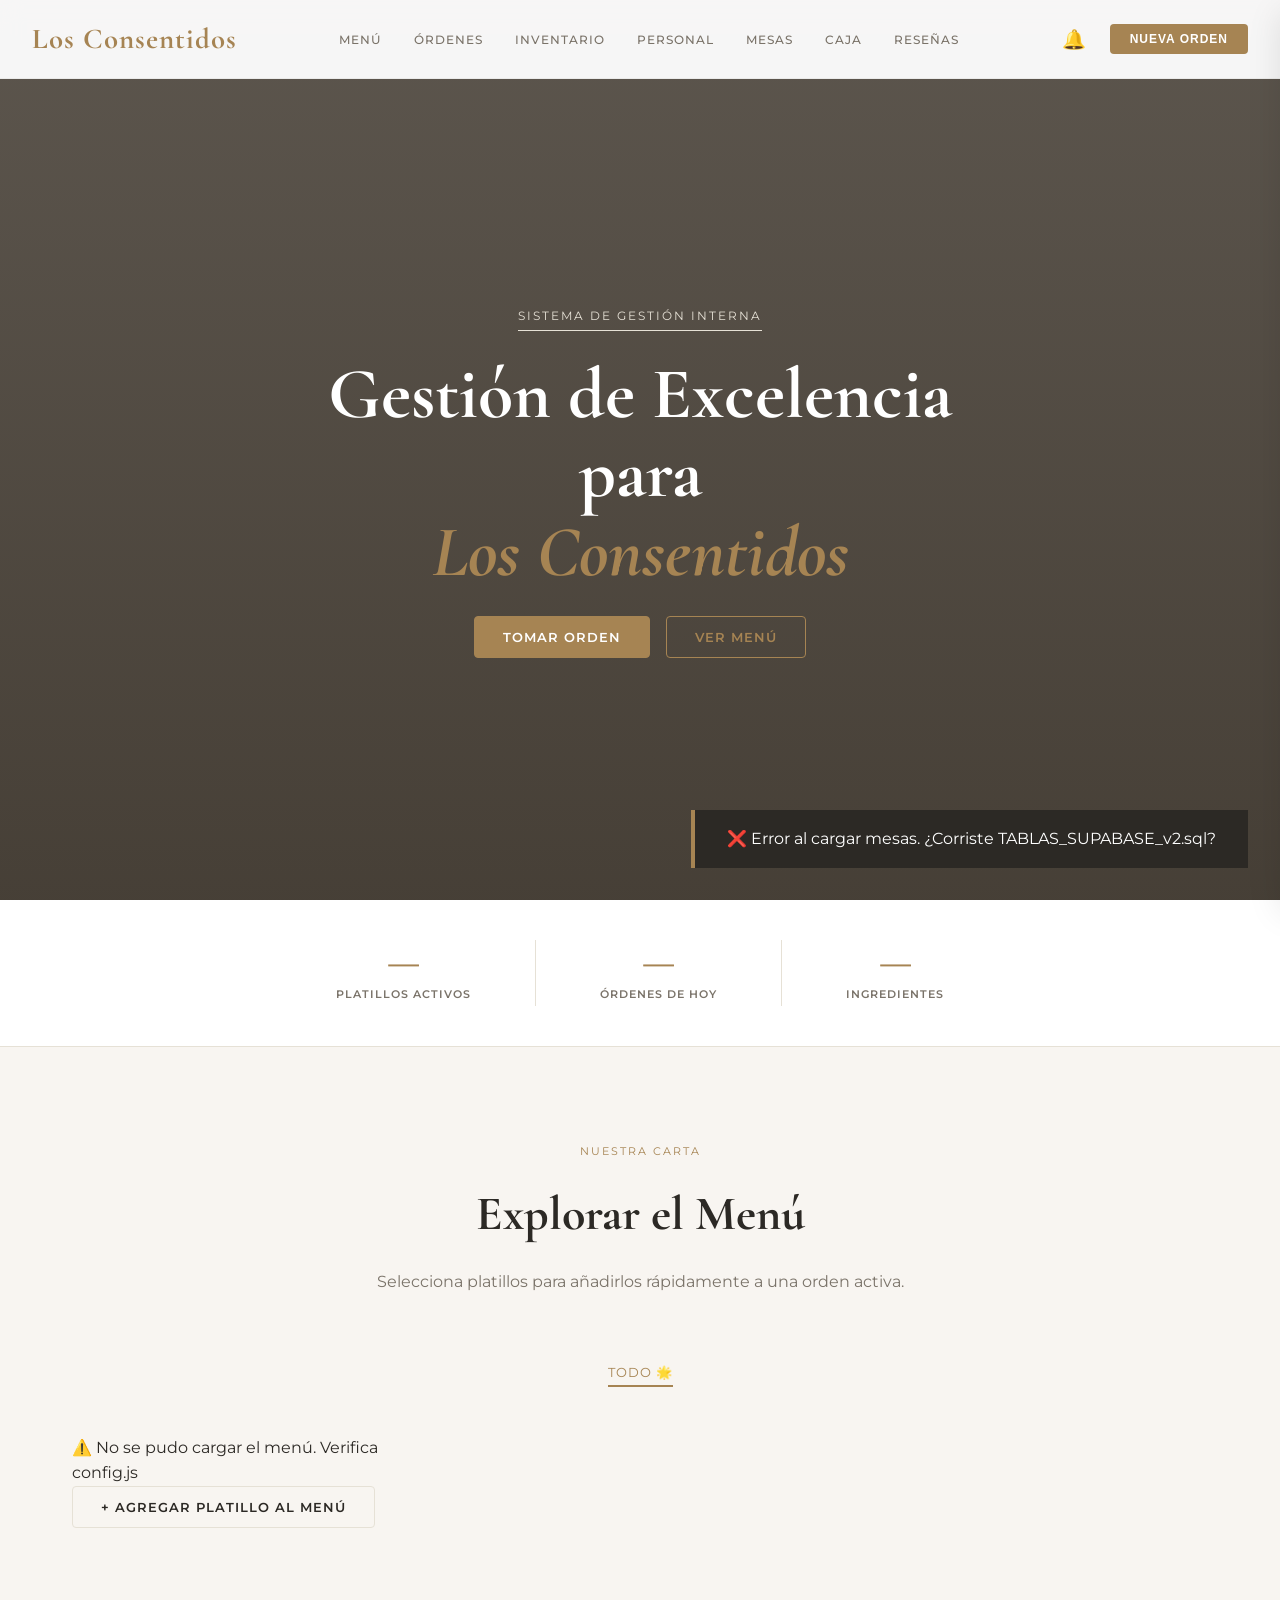
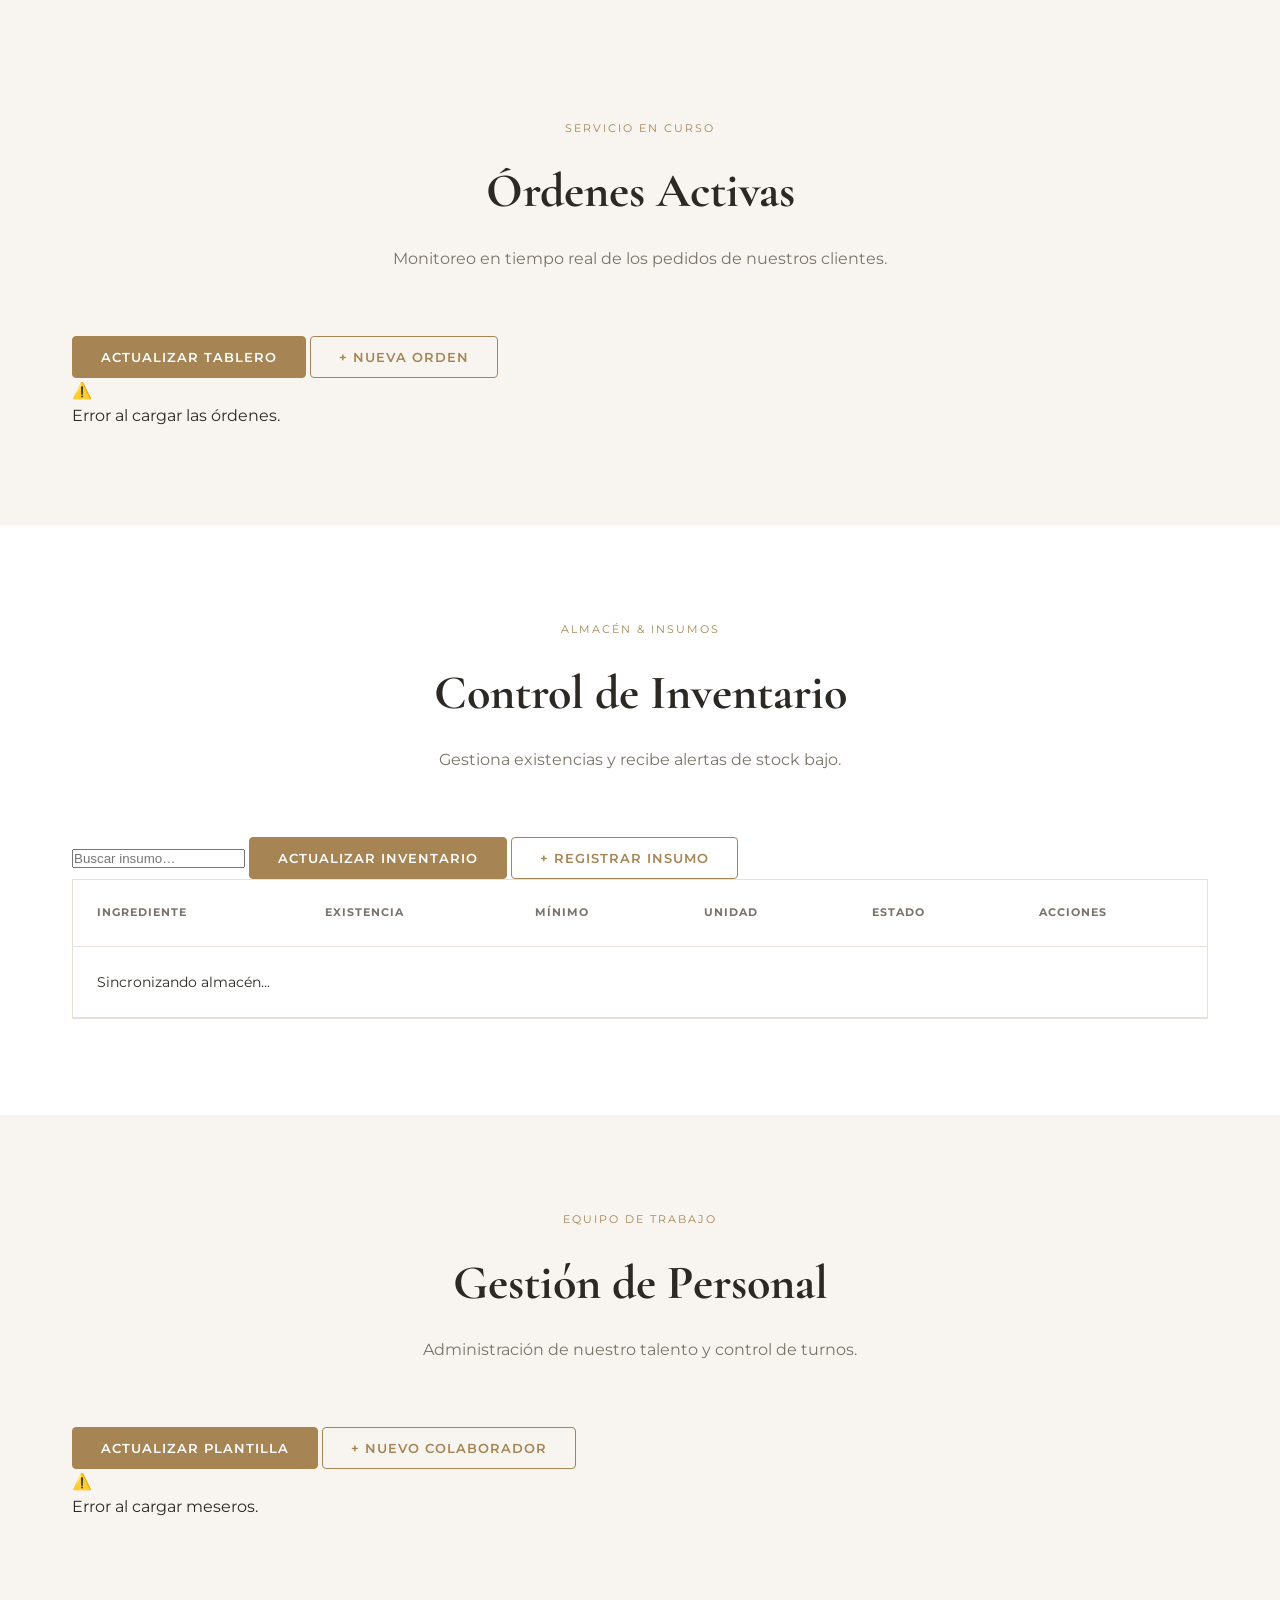
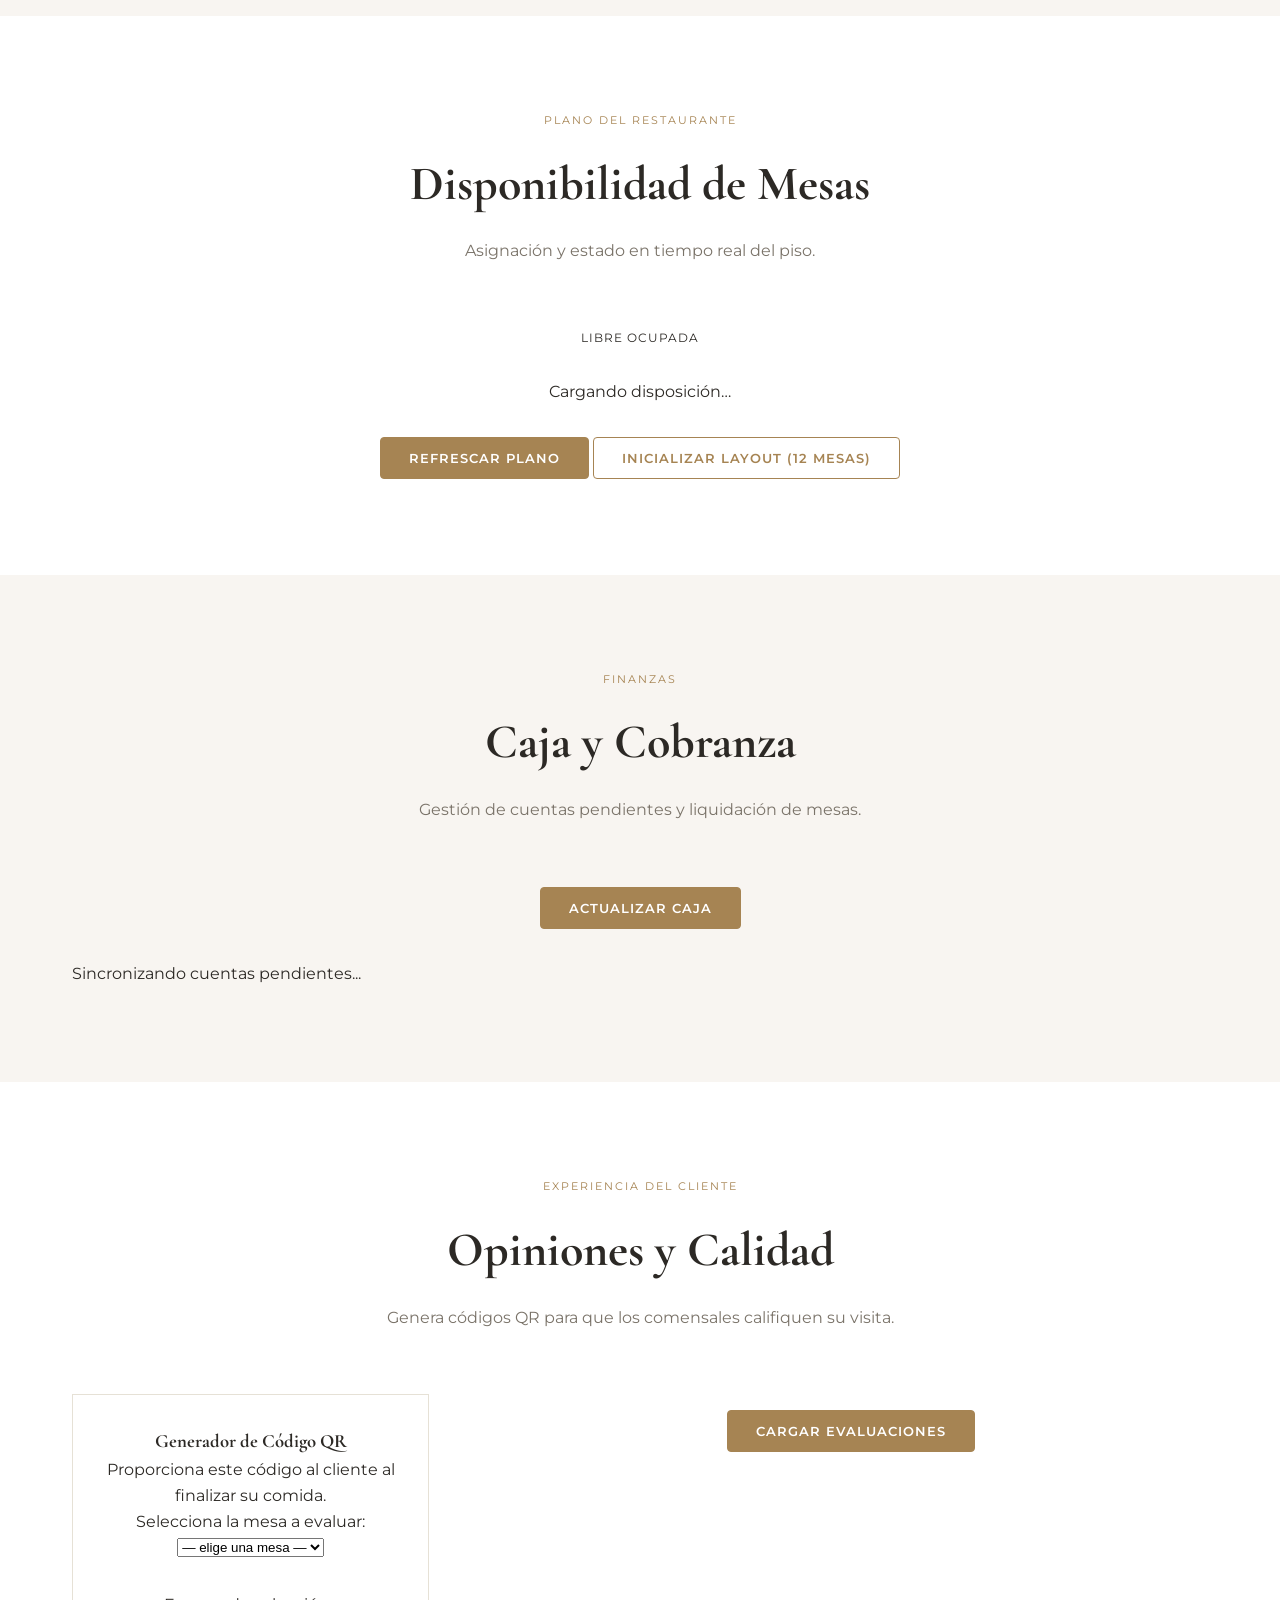
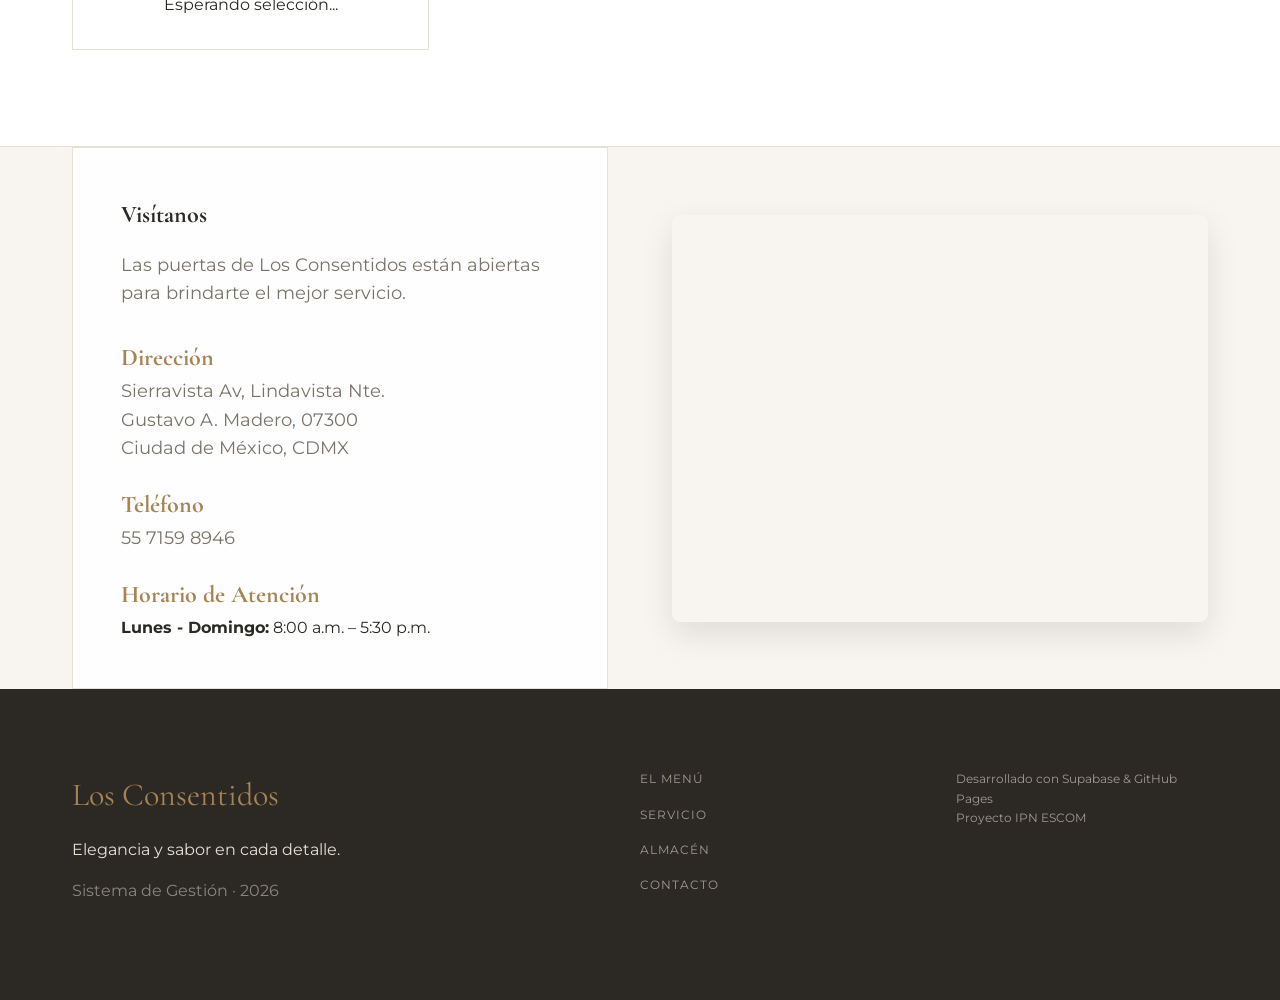
==== commit 2944e9a9: "correc texto" ====
--- a/index.html
+++ b/index.html
@@ -36,7 +36,6 @@
     <div class="hero-content">
       <div class="hero-tag">Sistema de Gestión Interna</div>
       <h1 class="hero-title">Gestión de Excelencia para<br/><span class="title-highlight">Los Consentidos</span></h1>
-      <p class="hero-desc">Controla órdenes, inventario y mesas con una interfaz diseñada para maximizar la eficiencia y la elegancia de tu servicio.</p>
       <div class="hero-actions">
         <button class="btn-primary" onclick="openModal('modalOrden')">Tomar Orden</button>
         <button class="btn-secondary" onclick="document.getElementById('menu').scrollIntoView({behavior:'smooth'})">Ver Menú</button>
